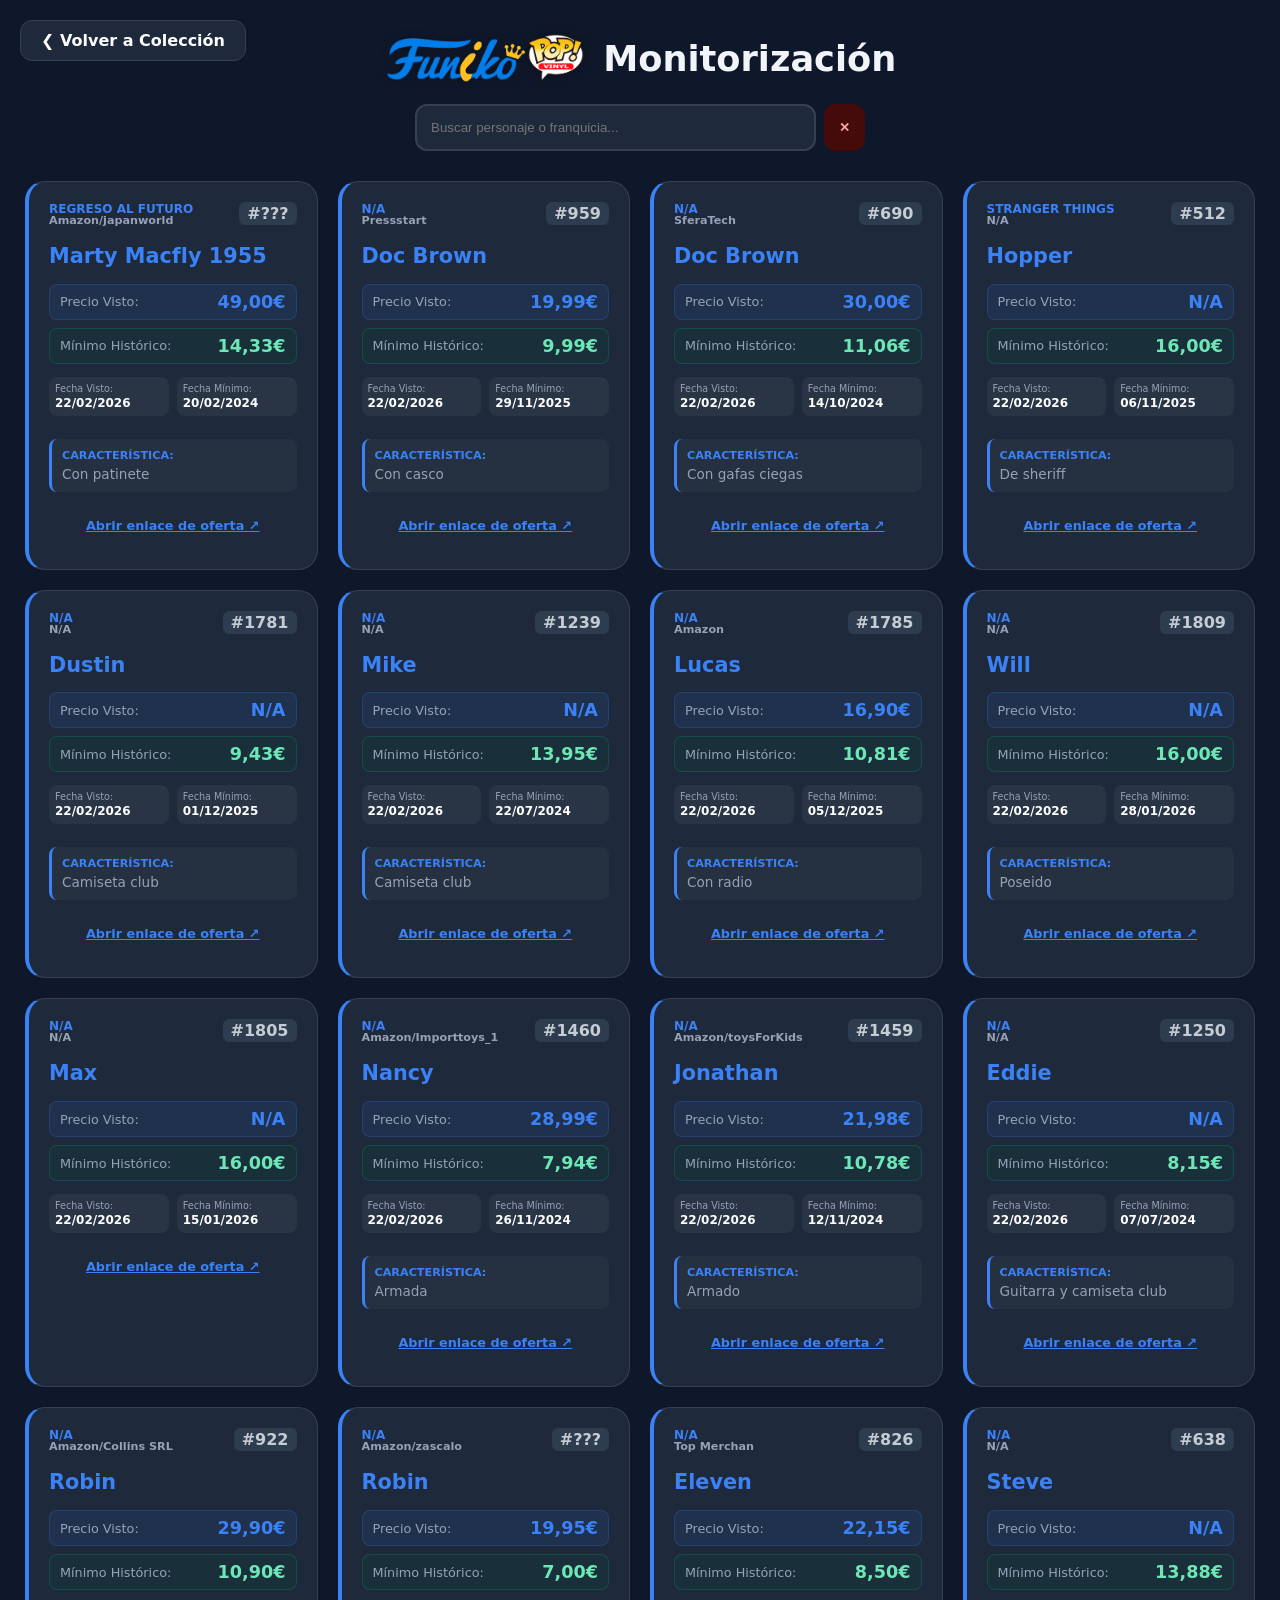
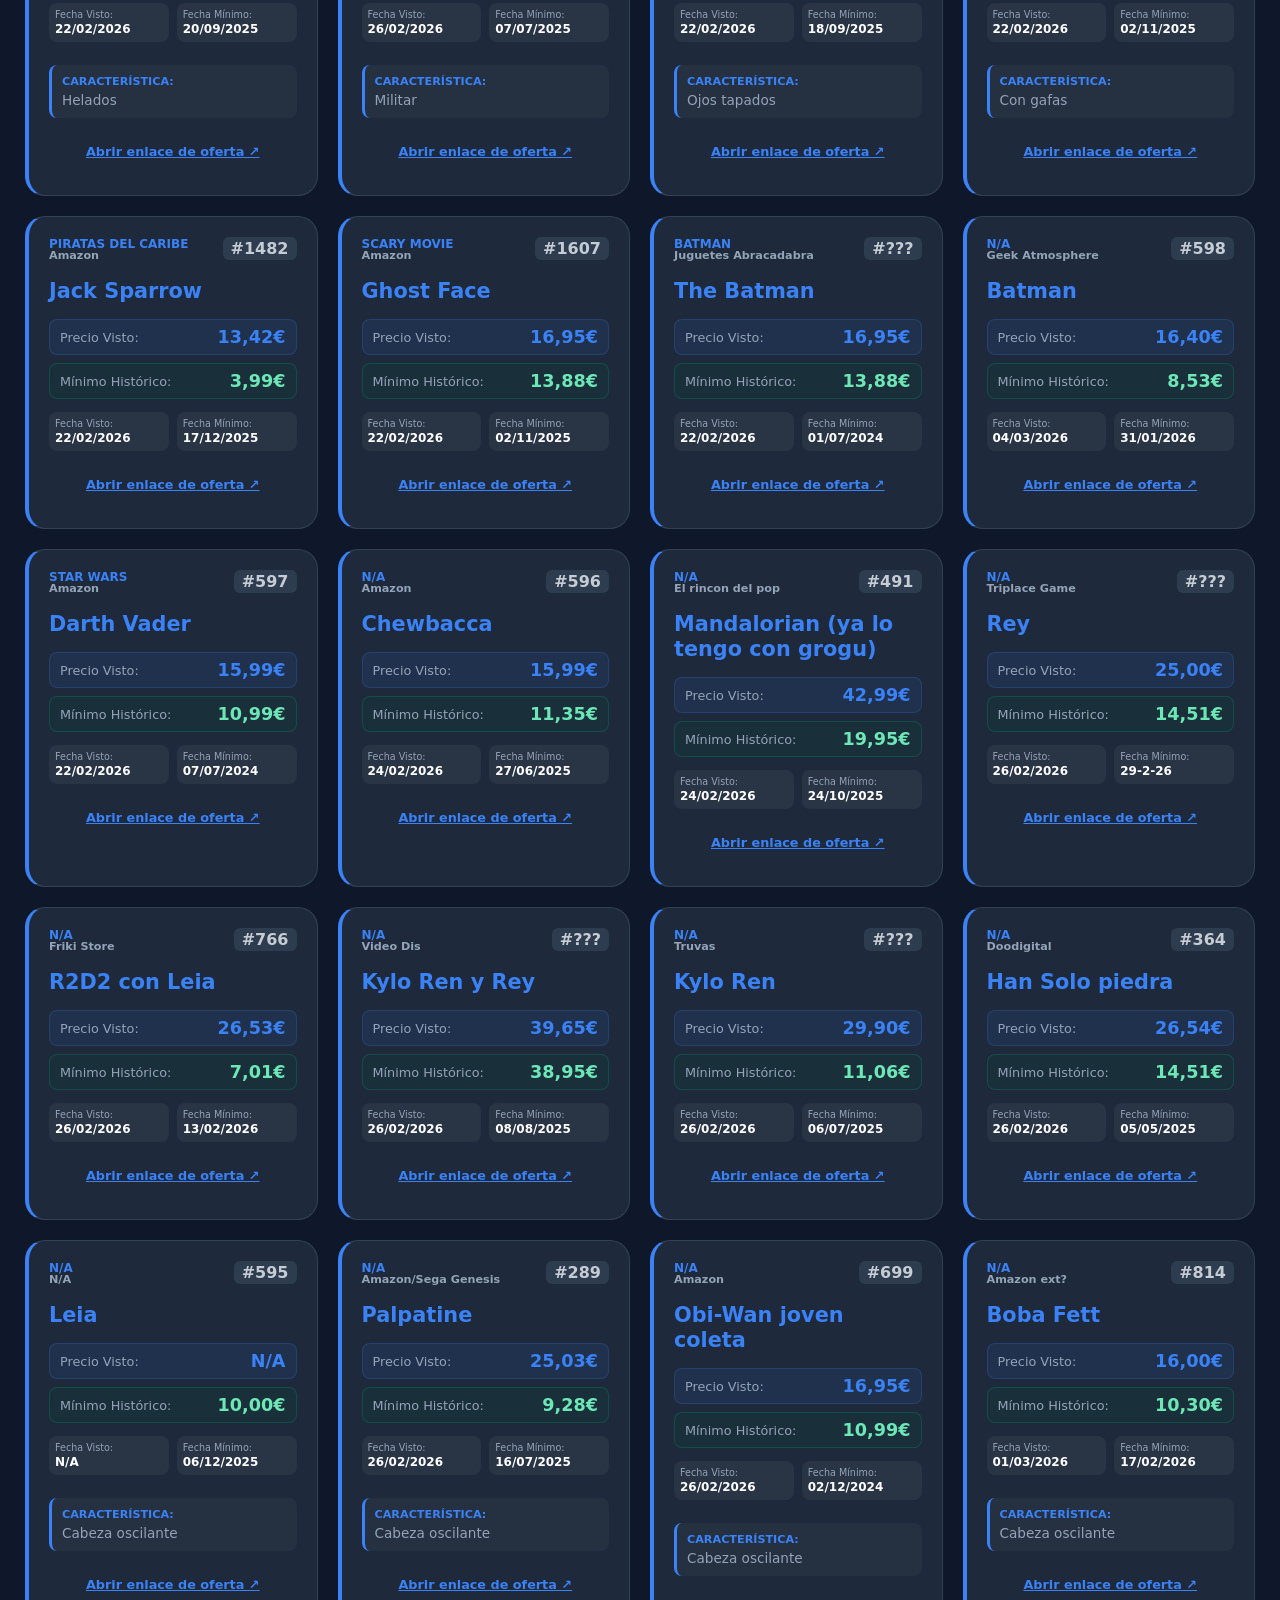
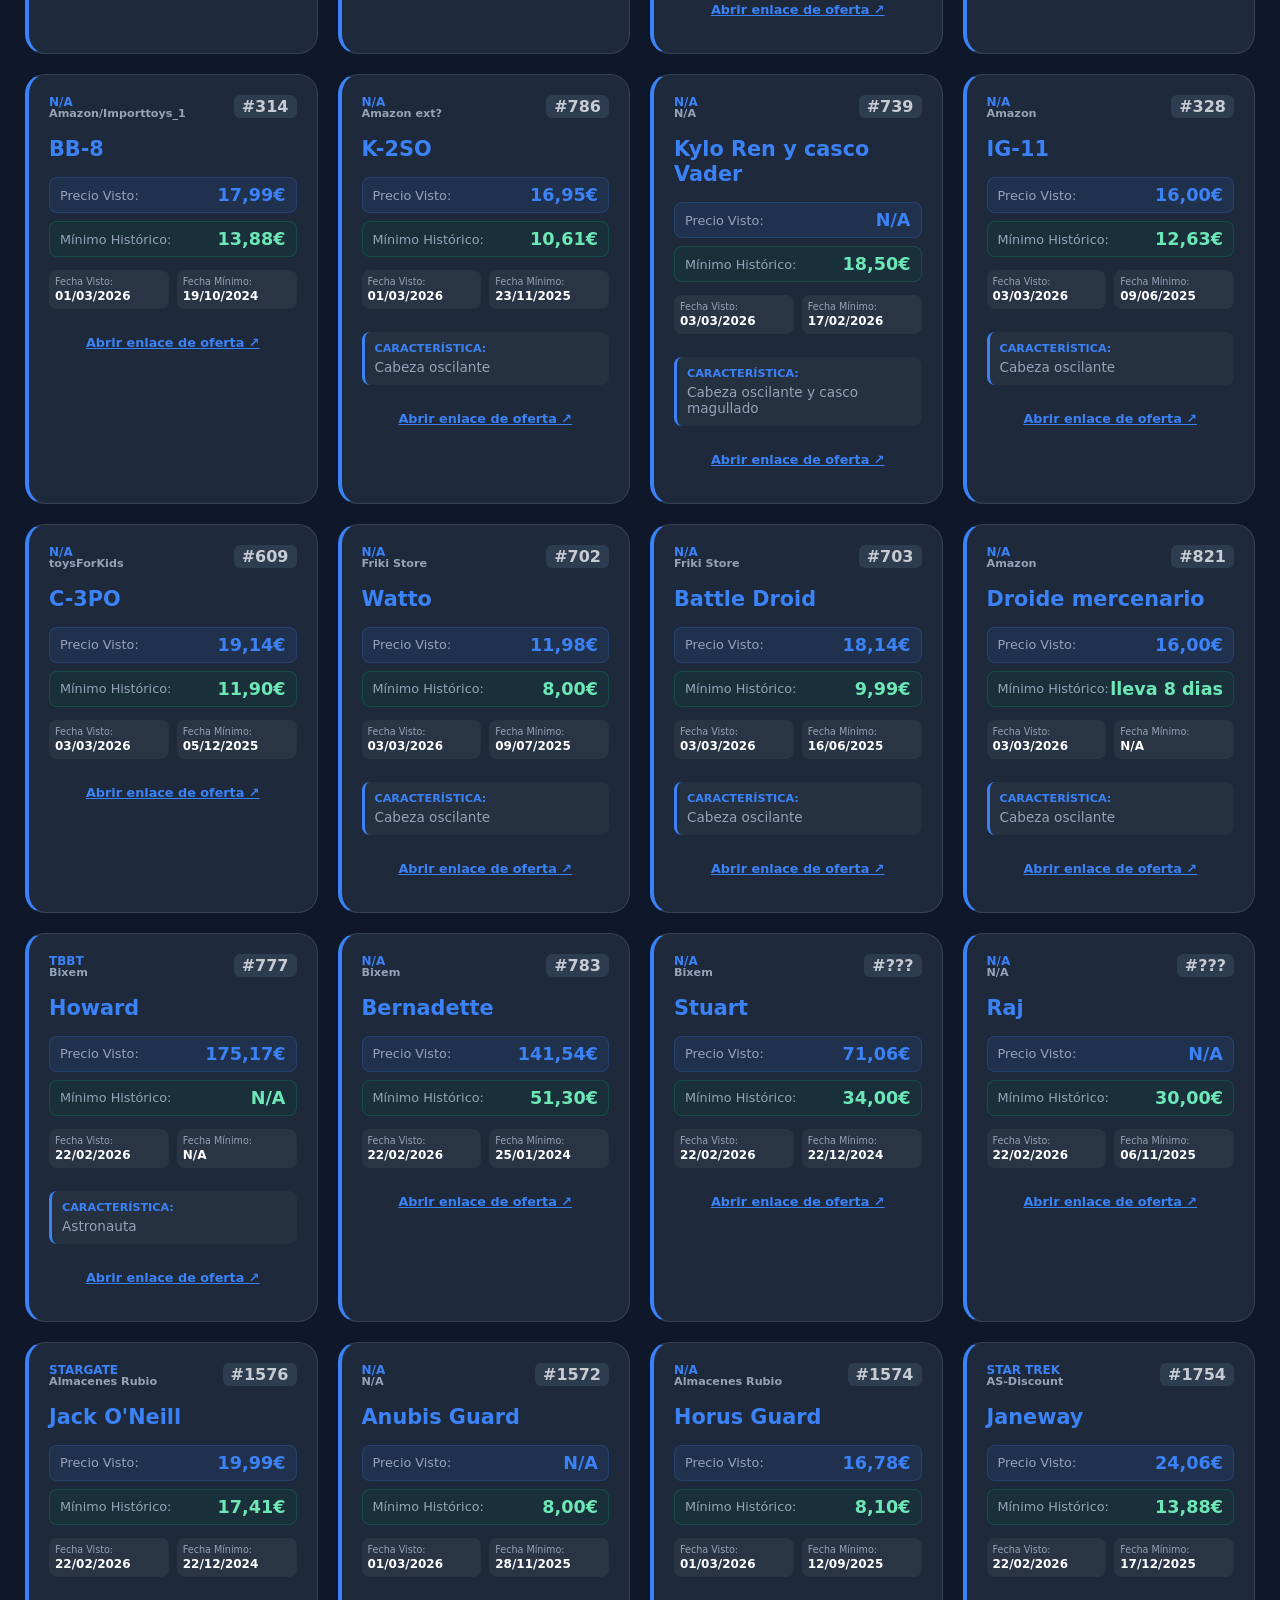
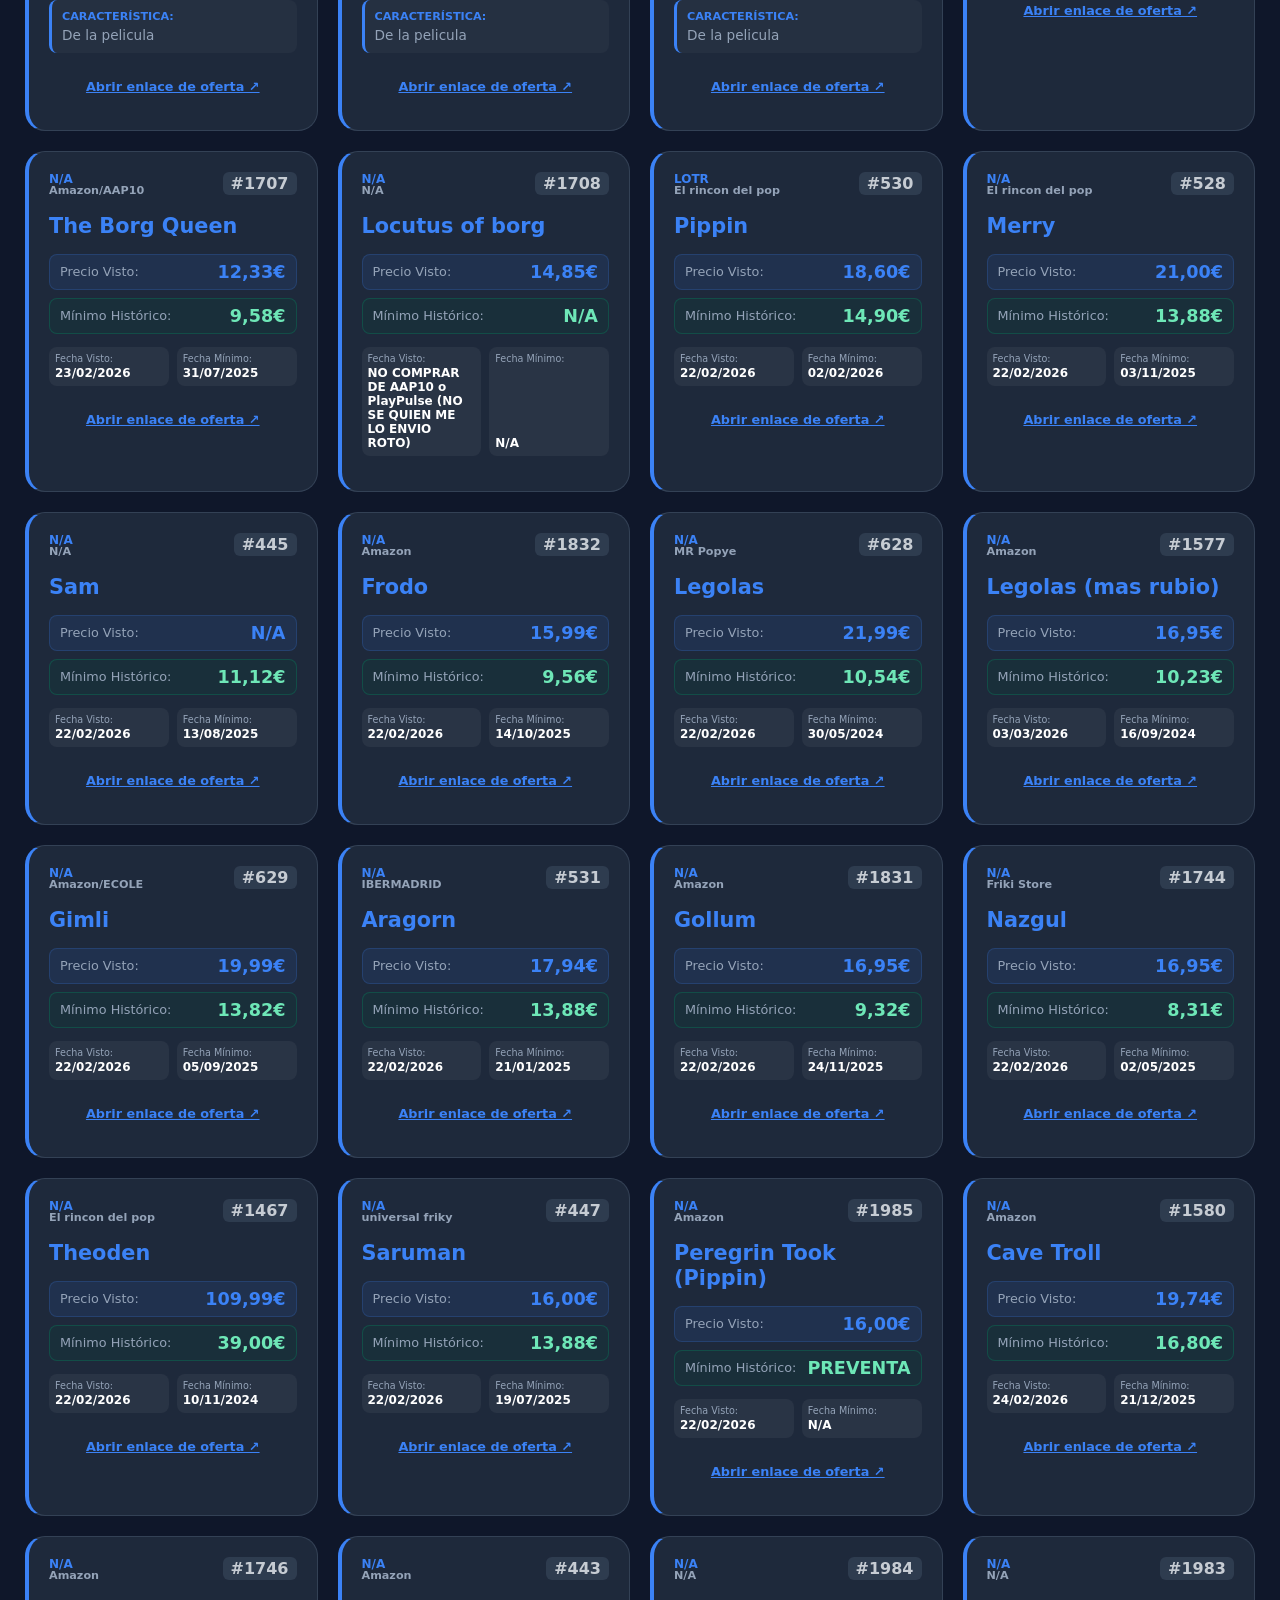
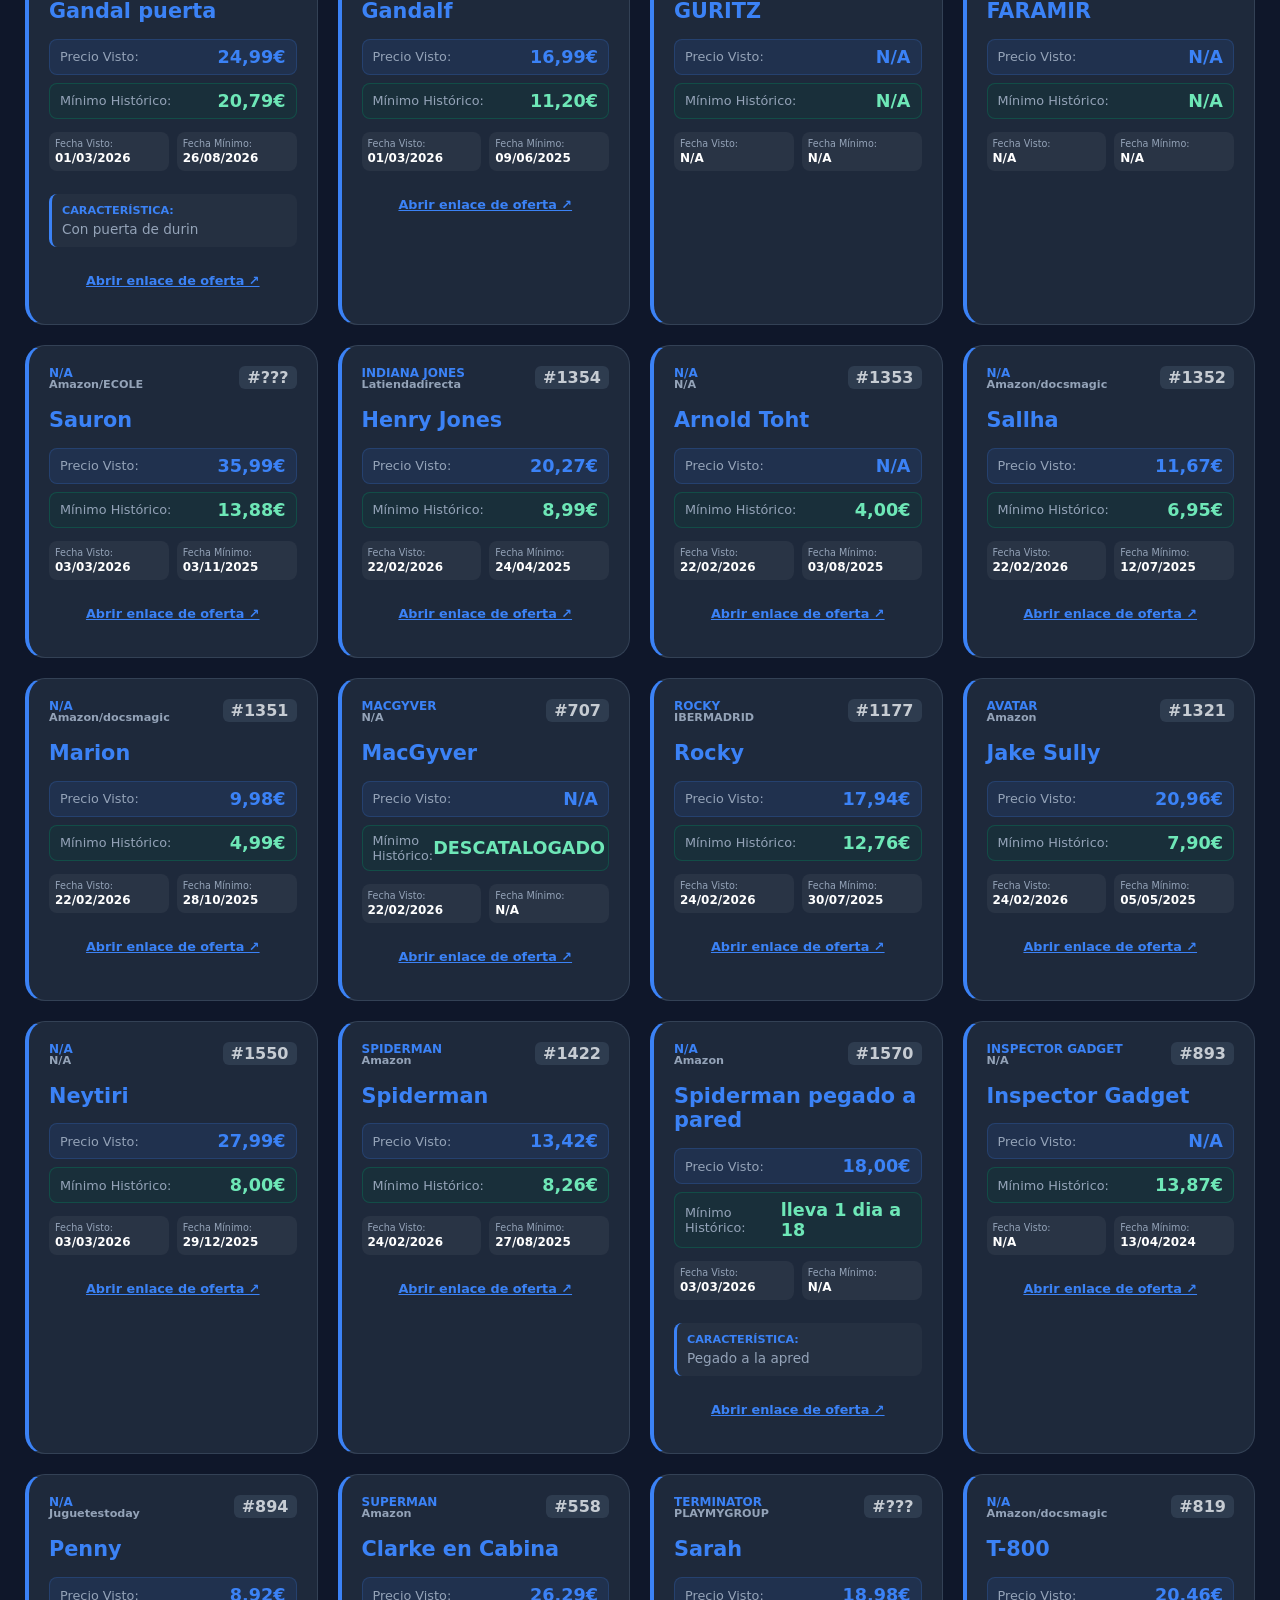
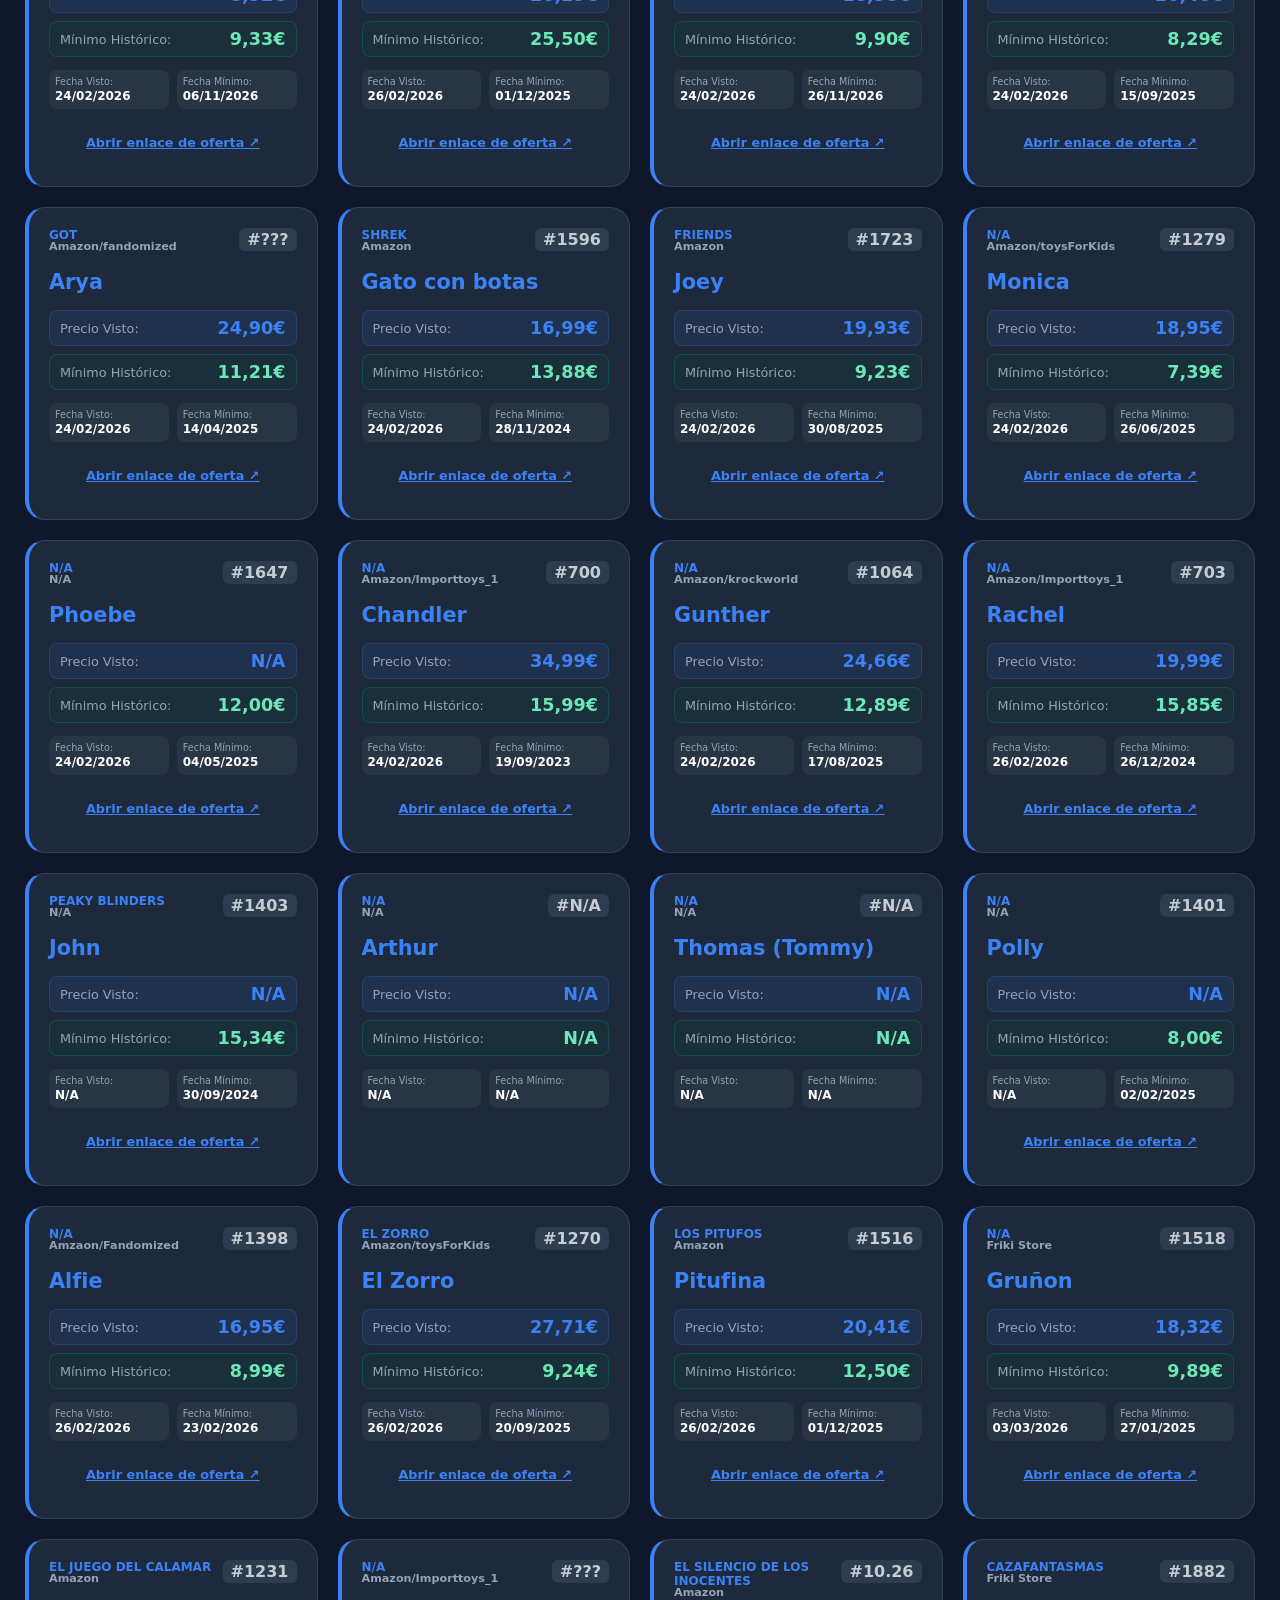
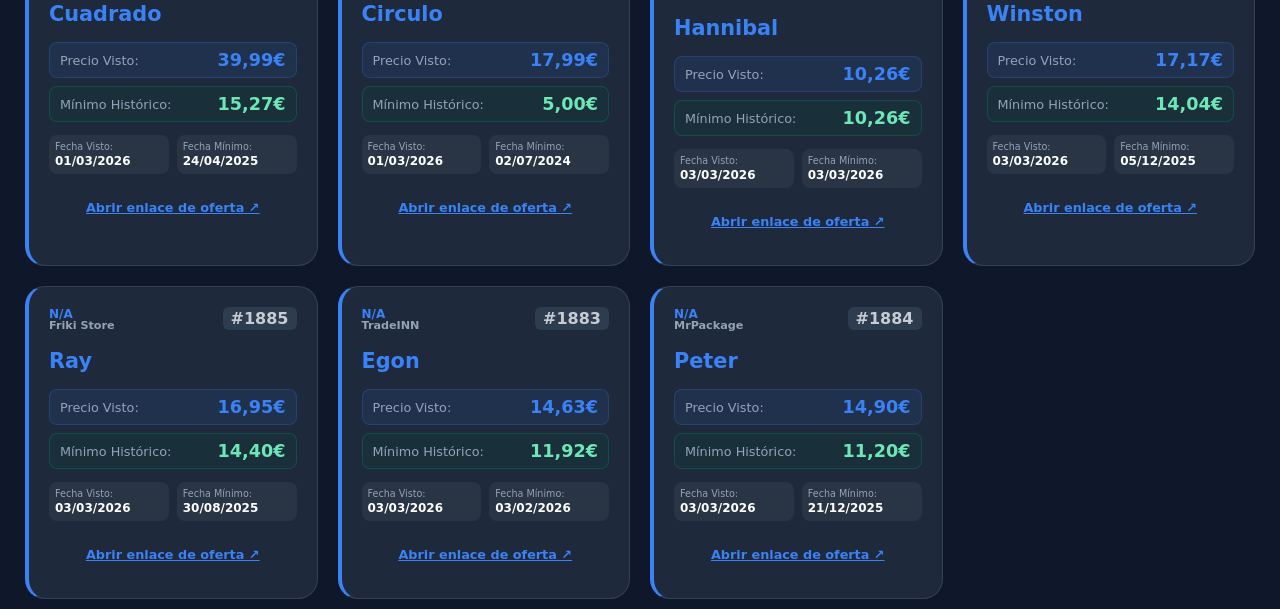
==== monitorizacion.html @ e3ad4b8a "Update monitorizacion.html" ====
<!DOCTYPE html>
<html lang="es">
<head>
    <meta charset="UTF-8">
    <meta name="viewport" content="width=device-width, initial-scale=1.0">
    <title>Monitorización - Funiko</title>
    <link rel="icon" type="image/png" href="imagenes/funkoIcon.png">
    <link rel="apple-touch-icon" href="imagenes/funkoIcon.png">
    <meta name="theme-color" content="#1e293b">
    <link rel="stylesheet" href="style.css">
    <style>
        .monitor-card {
            border-left: 4px solid var(--primary);
            width: 100%;
            max-width: 100%;
            box-sizing: border-box;
        }
        .monitor-grid {
            padding: 0 15px;
            width: 100%;
            box-sizing: border-box;
        }
        .price-info {
            display: flex;
            flex-direction: column;
            gap: 8px;
            margin-bottom: 15px;
        }
        .price-row {
            display: flex;
            justify-content: space-between;
            align-items: center;
            padding: 7px 10px;
            background: rgba(255,255,255,0.05);
            border-radius: 8px;
        }
        .price-label {
            font-size: 0.8rem;
            color: var(--muted);
        }
        .price-value {
            font-weight: 800;
            color: white;
        }
        .min-price {
            color: #6ee7b7;
        }
        .back-btn {
            position: absolute;
            top: 20px;
            left: 20px;
            padding: 10px 20px;
            background: var(--card);
            color: white;
            border: 1px solid var(--border);
            border-radius: 12px;
            text-decoration: none;
            font-weight: bold;
            display: flex;
            align-items: center;
            gap: 8px;
        }
        @media (max-width: 600px) {
            .back-btn {
                position: static;
                margin-bottom: 20px;
                width: fit-content;
                margin-left: auto;
                margin-right: auto;
            }
        }
    </style>
</head>
<body>

<a href="index.html" class="back-btn">❮ Volver a Colección</a>

<header>
    <h1>
        <img src="imagenes/funkoLogo.png" alt="Logo" class="header-logo"> 
        Monitorización
    </h1>
</header>

<div class="controls">
    <div class="search-wrapper">
        <input type="text" id="search-bar" placeholder="Buscar personaje o franquicia..." oninput="filtrarMonitorizacion()">
        <button class="reset-btn" onclick="resetSearch()" title="Limpiar">✕</button>
    </div>
</div>

<div class="grid monitor-grid" id="monitor-grid"></div>

<script src="monitorizacion.js"></script>
</body>
</html>
---- style.css ----
:root {
    --bg: #0f172a;
    --card: #1e293b;
    --primary: #3b82f6;
    --text: #f1f5f9;
    --muted: #94a3b8;
    --accent: #ef4444;
    --border: #334155;
    --pill-bg: #334155;
    --success-bg: #064e3b;
    --success-text: #6ee7b7;
    --info-bg: #1e3a8a;
    --info-text: #93c5fd;
}

* { box-sizing: border-box; }
html, body { 
    overflow-x: hidden; 
    width: 100%; 
    position: relative; 
    margin: 0; 
    padding: 0;
    -webkit-overflow-scrolling: touch;
}
body { 
    font-family: 'Segoe UI', system-ui, sans-serif; 
    background-color: var(--bg); 
    color: var(--text); 
    padding: 10px; 
}

header { text-align: center; margin-bottom: 20px; }
h1 { font-size: 2rem; margin-bottom: 10px; }

.stats-container { display: flex; justify-content: center; gap: 10px; margin-bottom: 30px; flex-wrap: wrap; }
.footer-stats { display: flex; justify-content: center; margin-top: 40px; margin-bottom: 40px; }
.stat-pill { padding: 12px 24px; border-radius: 25px; font-size: 1.1rem; font-weight: 700; box-shadow: 0 4px 6px rgba(0,0,0,0.2); display: flex; align-items: center; justify-content: center; min-width: 200px; gap: 6px; }
.stat-icon { height: 24px; width: auto; object-fit: contain; vertical-align: middle; }

.blur-stat {
    filter: blur(5px);
    transition: filter 0.3s ease;
    cursor: pointer;
    user-select: none;
}
.blur-stat.revealed {
    filter: blur(0);
}
.pill-count { background: var(--pill-bg); color: var(--text); }
.pill-price { background: var(--success-bg); color: var(--success-text); }
.pill-total { background: var(--info-bg); color: var(--info-text); }

.controls { width: 100%; max-width: 1200px; margin: 0 auto 30px; display: flex; flex-direction: column; gap: 15px; align-items: center; padding: 0 5px; }
.search-wrapper { display: flex; gap: 8px; width: 100%; max-width: 450px; align-items: stretch; }
#search-bar { flex: 1; min-width: 0; padding: 14px; background: var(--card); border: 2px solid var(--border); border-radius: 12px; color: white; outline: none; }
.reset-btn { padding: 0 15px; background: #450a0a; color: #fca5a5; border: none; border-radius: 12px; cursor: pointer; font-weight: bold; }

.filters { display: flex; gap: 8px; flex-wrap: wrap; justify-content: center; }
.status-filters { margin-top: 5px; }
.filter-btn { padding: 8px 16px; border: 1px solid var(--border); border-radius: 20px; background: var(--pill-bg); color: var(--muted); cursor: pointer; font-weight: 600; transition: 0.2s; font-size: 1.1rem; }
.filter-btn.active { background: var(--primary); color: white; border-color: var(--primary); }

/* Estilos específicos para botones de estado cuando están activos */
.status-btn-recibido.active { background: #064e3b; color: #6ee7b7; border-color: #059669; }
.status-btn-transito.active { background: #854d0e; color: #fef08a; border-color: #eab308; }
.status-btn-preventa.active { background: #991b1b; color: #fecaca; border-color: #ef4444; }

/* Botón especial de Monitorización */
.btn-monitorizacion { background: #facc15; color: #422006; border-color: #eab308; opacity: 1; }
.btn-monitorizacion:hover { background: #eab308; color: #422006; transform: scale(1.05); }

.grid { display: grid; grid-template-columns: repeat(auto-fill, minmax(280px, 1fr)); gap: 20px; width: 100%; max-width: 1400px; margin: 0 auto; }
.card { background: var(--card); border-radius: 20px; overflow: hidden; border: 1px solid var(--border); display: flex; flex-direction: column; animation: fadeInUp 0.4s ease backwards; position: relative; }
.card-img-container { position: relative; height: 400px; background: #000; cursor: zoom-in; }
.card img { width: 100%; height: 100%; object-fit: contain; transition: opacity 0.3s ease, transform 0.3s ease; }
.img-changing { opacity: 0.5; transform: scale(0.95); }

.price-badge { position: absolute; top: 12px; right: 12px; background: rgba(15,23,42,0.85); padding: 8px 16px; border-radius: 10px; font-size: 1.25rem; font-weight: 800; border: 2px solid var(--border); z-index: 10; color: white; }
.status-badge { position: absolute; top: 12px; left: 12px; padding: 8px 16px; border-radius: 10px; font-size: 1.1rem; font-weight: 800; text-transform: uppercase; z-index: 10; letter-spacing: 0.5px; }

/* NUEVOS COLORES DE ESTADO INTENSOS */
.estado-recibido { background: #064e3b; color: #6ee7b7; border: 1px solid #059669; }
.estado-transito { background: #854d0e; color: #fef08a; border: 1px solid #eab308; } /* Amarillo más puro */
.estado-preventa { background: #991b1b; color: #fecaca; border: 1px solid #ef4444; } /* Rojo más vibrante */
.estado-default { background: #334155; color: #cbd5e1; border: 1px solid #475569; }

.card-content { padding: 20px; flex-grow: 1; display: flex; flex-direction: column; }
.category-tag { color: var(--primary); font-size: 0.75rem; font-weight: 800; text-transform: uppercase; }
.tvshow-tag { color: var(--muted); font-size: 0.7rem; font-weight: 600; margin-top: -2px; }
.nro-funko-tag { background: var(--border); color: var(--text); font-size: 1rem; font-weight: 800; padding: 2px 8px; border-radius: 6px; opacity: 0.8; }

h3 { margin: 5px 0 15px; font-size: 1.3rem; color: white; line-height: 1.2; }

.btn-group { display: grid; grid-template-columns: 1fr 1fr; gap: 12px; margin-top: auto; }
.btn-detail { padding: 10px; background: #334155; border: 1px solid #475569; border-radius: 10px; color: white; font-weight: bold; cursor: pointer; }
.btn-video { padding: 10px; background: var(--accent); color: white; text-decoration: none; border-radius: 10px; font-weight: bold; text-align: center; }

.nav-overlay { position: absolute; top: 0; left: 0; width: 100%; height: 100%; display: flex; justify-content: space-between; align-items: center; pointer-events: none; opacity: 0; transition: 0.3s; }
.card-img-container:hover .nav-overlay { opacity: 1; }
.nav-btn { background: rgba(0,0,0,0.6); color: white; border: none; padding: 15px; cursor: pointer; pointer-events: auto; font-size: 1.2rem; }

.modal, .lightbox { 
    display: none; 
    position: fixed; 
    z-index: 1000; 
    left: 0; 
    top: 0; 
    width: 100%; 
    height: 100%; 
    background: rgba(0,0,0,0.85); 
    backdrop-filter: blur(4px); 
    align-items: center; 
    justify-content: center; 
    overflow: hidden;
}
.modal-content { 
    background: var(--card); 
    padding: 30px; 
    border-radius: 25px; 
    max-width: 550px; 
    width: 92%; 
    border: 1px solid var(--border); 
    position: relative; 
    max-height: 90vh; 
    overflow-y: auto; 
}
.close-modal, .close-lightbox { position: absolute; top: 15px; right: 20px; font-size: 2rem; cursor: pointer; border: none; background: none; color: var(--muted); z-index: 2100; }

.modal-info-grid { display: grid; grid-template-columns: 1fr 1fr; gap: 15px; border-top: 1px solid var(--border); padding-top: 20px; margin-top: 20px; }
.info-item { font-size: 0.85rem; color: var(--muted); }
.info-item b { color: white; display: block; font-size: 0.95rem; margin-top: 2px; }
.notes-box { margin-top: 20px; padding: 12px; background: var(--bg); border-radius: 10px; border-left: 4px solid var(--primary); font-size: 0.85rem; }

.lightbox { z-index: 2000; background: rgba(0,0,0,0.95); }
.lightbox img { max-width: 95%; max-height: 85vh; border-radius: 10px; position: relative; z-index: 2010; transition: opacity 0.3s ease, transform 0.3s ease; object-fit: contain; }
.lightbox img.img-changing { opacity: 0; transform: scale(0.9); }
.nav-btn-light { position: absolute; background: none; color: white; border: none; font-size: 3rem; cursor: pointer; padding: 20px; z-index: 2100; transition: 0.2s; }
.nav-btn-light:hover { color: var(--primary); transform: scale(1.1); }
.nav-btn-light.prev { left: 10px; }
.nav-btn-light.next { right: 10px; }

@keyframes fadeInUp { from { opacity: 0; transform: translateY(15px); } to { opacity: 1; transform: translateY(0); } }

h1 {
    display: flex;
    align-items: center;
    justify-content: center;
    gap: 15px; /* Espacio entre el logo y el texto */
    font-size: 2.2rem;
}

.header-logo {
    height: 50px; /* Ajusta la altura a tu gusto */
    width: auto;
    object-fit: contain;
    /* Opcional: si tu logo es muy brillante puedes añadirle un poco de sombra */
    filter: drop-shadow(0 0 5px rgba(0,0,0,0.3));
}

/* Ajuste para móviles */
@media (max-width: 600px) {
    body { padding: 5px; }
    h1 { font-size: 1.3rem; gap: 6px; width: 100%; justify-content: center; margin-top: 10px; }
    .header-logo { height: 28px; }
    
    .stats-container { flex-direction: column; align-items: center; gap: 12px; margin-bottom: 20px; width: 100%; padding: 0 10px; }
    .footer-stats { margin-top: 30px; margin-bottom: 30px; padding: 0 10px; }
    .stat-pill { padding: 10px 20px; font-size: 1rem; width: 100%; max-width: 300px; min-width: 0; }
    
    .controls { gap: 8px; margin-bottom: 15px; padding: 0 10px; width: 100%; }
    .search-wrapper { width: 90%; max-width: 350px; gap: 6px; }
    #search-bar { padding: 8px 12px; font-size: 0.8rem; border-radius: 8px; }
    .reset-btn { padding: 0 10px; border-radius: 8px; font-size: 0.8rem; flex-shrink: 0; }
    
    .filters { width: 100%; gap: 4px; }
    .filter-btn { padding: 5px 8px; font-size: 0.8rem; border-radius: 15px; }
    
    .grid { grid-template-columns: 1fr; gap: 20px; padding: 0 10px; width: 100%; }
    .card-img-container { height: auto; min-height: 350px; aspect-ratio: 3 / 4; background: #000; }
    .card img { height: 100%; width: 100%; object-fit: contain; display: block; }
    .card-content { padding: 15px; }
    h3 { font-size: 1.2rem; margin: 5px 0 12px; white-space: normal; overflow: visible; text-overflow: clip; }
    
    .category-tag { font-size: 0.65rem; }
    .tvshow-tag { font-size: 0.6rem; }
    .nro-funko-tag { font-size: 0.65rem; padding: 1px 4px; }

    .price-badge { top: 6px; right: 6px; padding: 4px 10px; font-size: 0.95rem; border-radius: 8px; }
    .status-badge { top: 6px; left: 6px; padding: 4px 10px; font-size: 0.85rem; border-radius: 8px; }
    
    .btn-group { gap: 4px; }
    .btn-detail, .btn-video { padding: 5px 2px; font-size: 0.65rem; border-radius: 6px; }
    
    /* Lightbox en móvil */
    .lightbox { padding: 0; }
    .lightbox img { max-width: 100%; max-height: 100vh; width: auto; height: auto; border-radius: 0; }
    .nav-btn-light { font-size: 1.5rem; padding: 12px; background: rgba(0,0,0,0.4); }
    .nav-btn-light.prev { left: 0; }
    .nav-btn-light.next { right: 0; }
    .close-lightbox { top: 10px; right: 10px; font-size: 1.5rem; background: rgba(0,0,0,0.4); border-radius: 50%; width: 35px; height: 35px; display: flex; align-items: center; justify-content: center; }
}
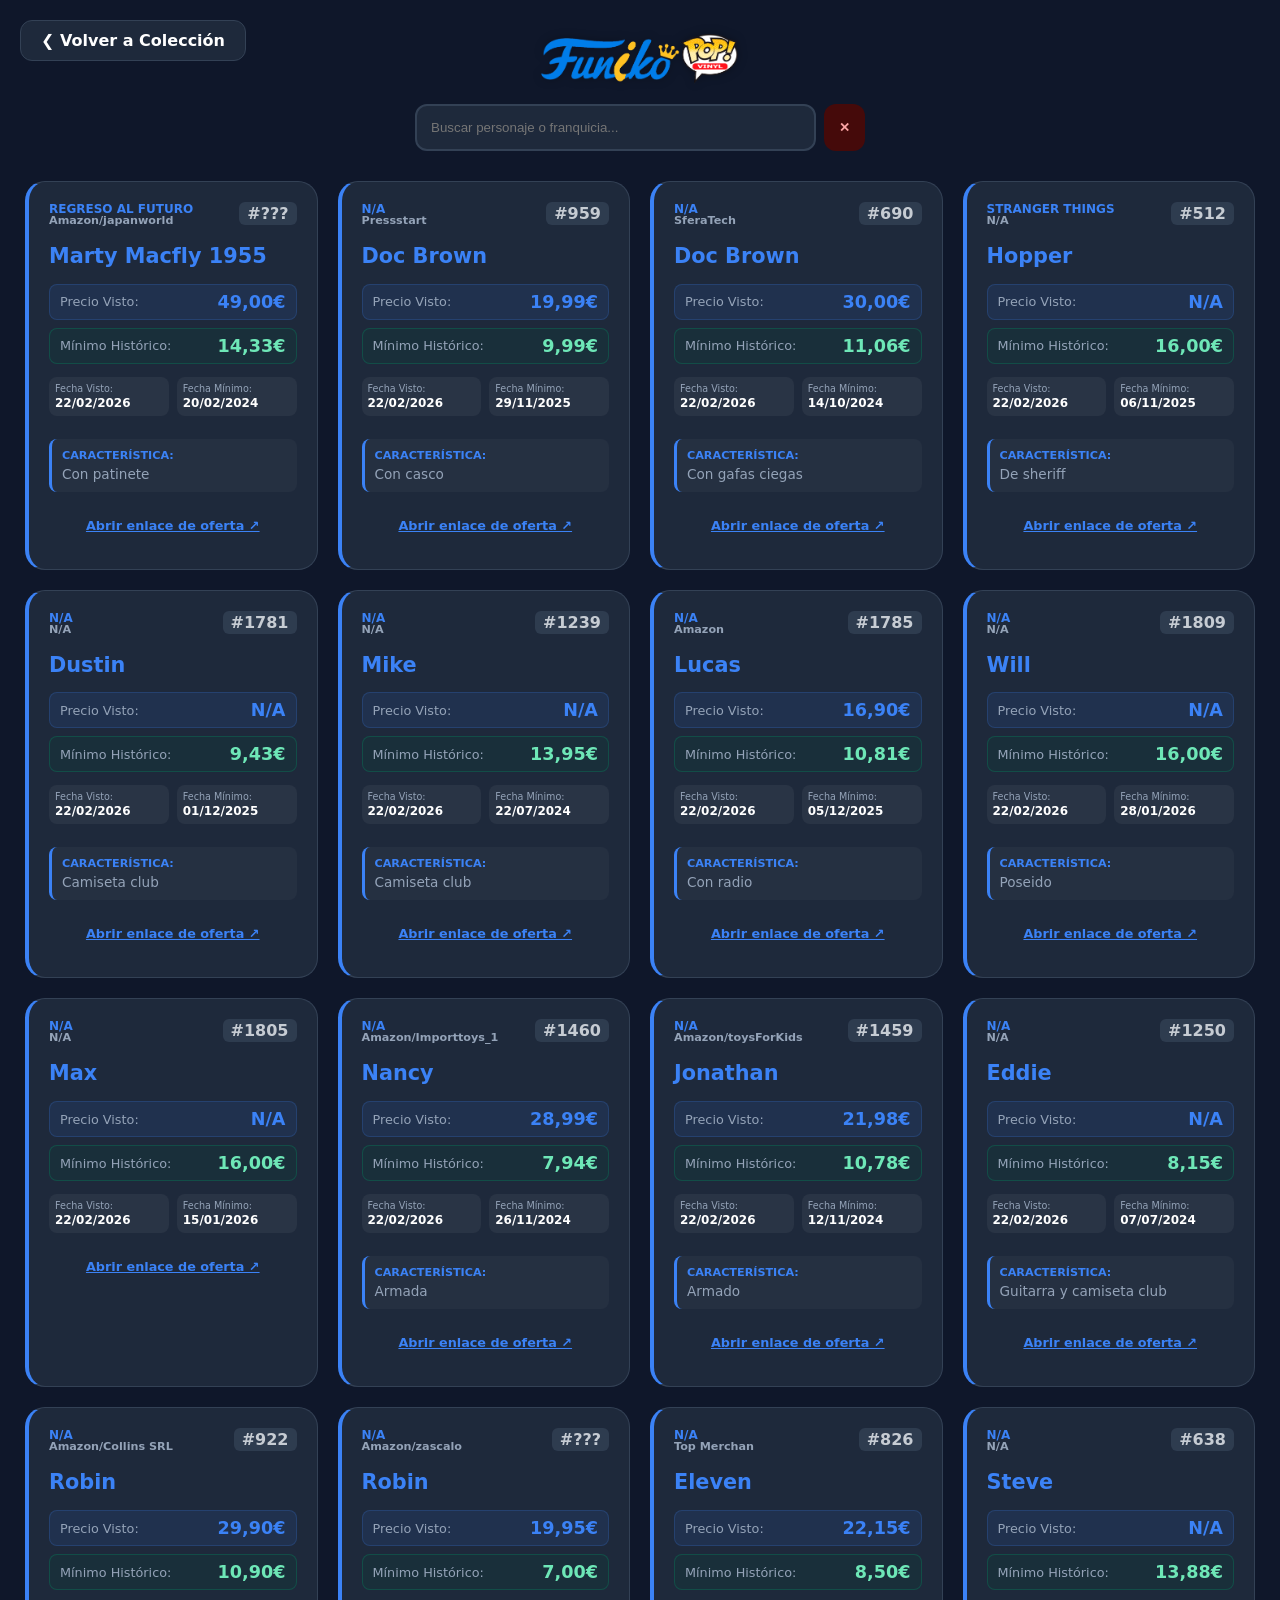
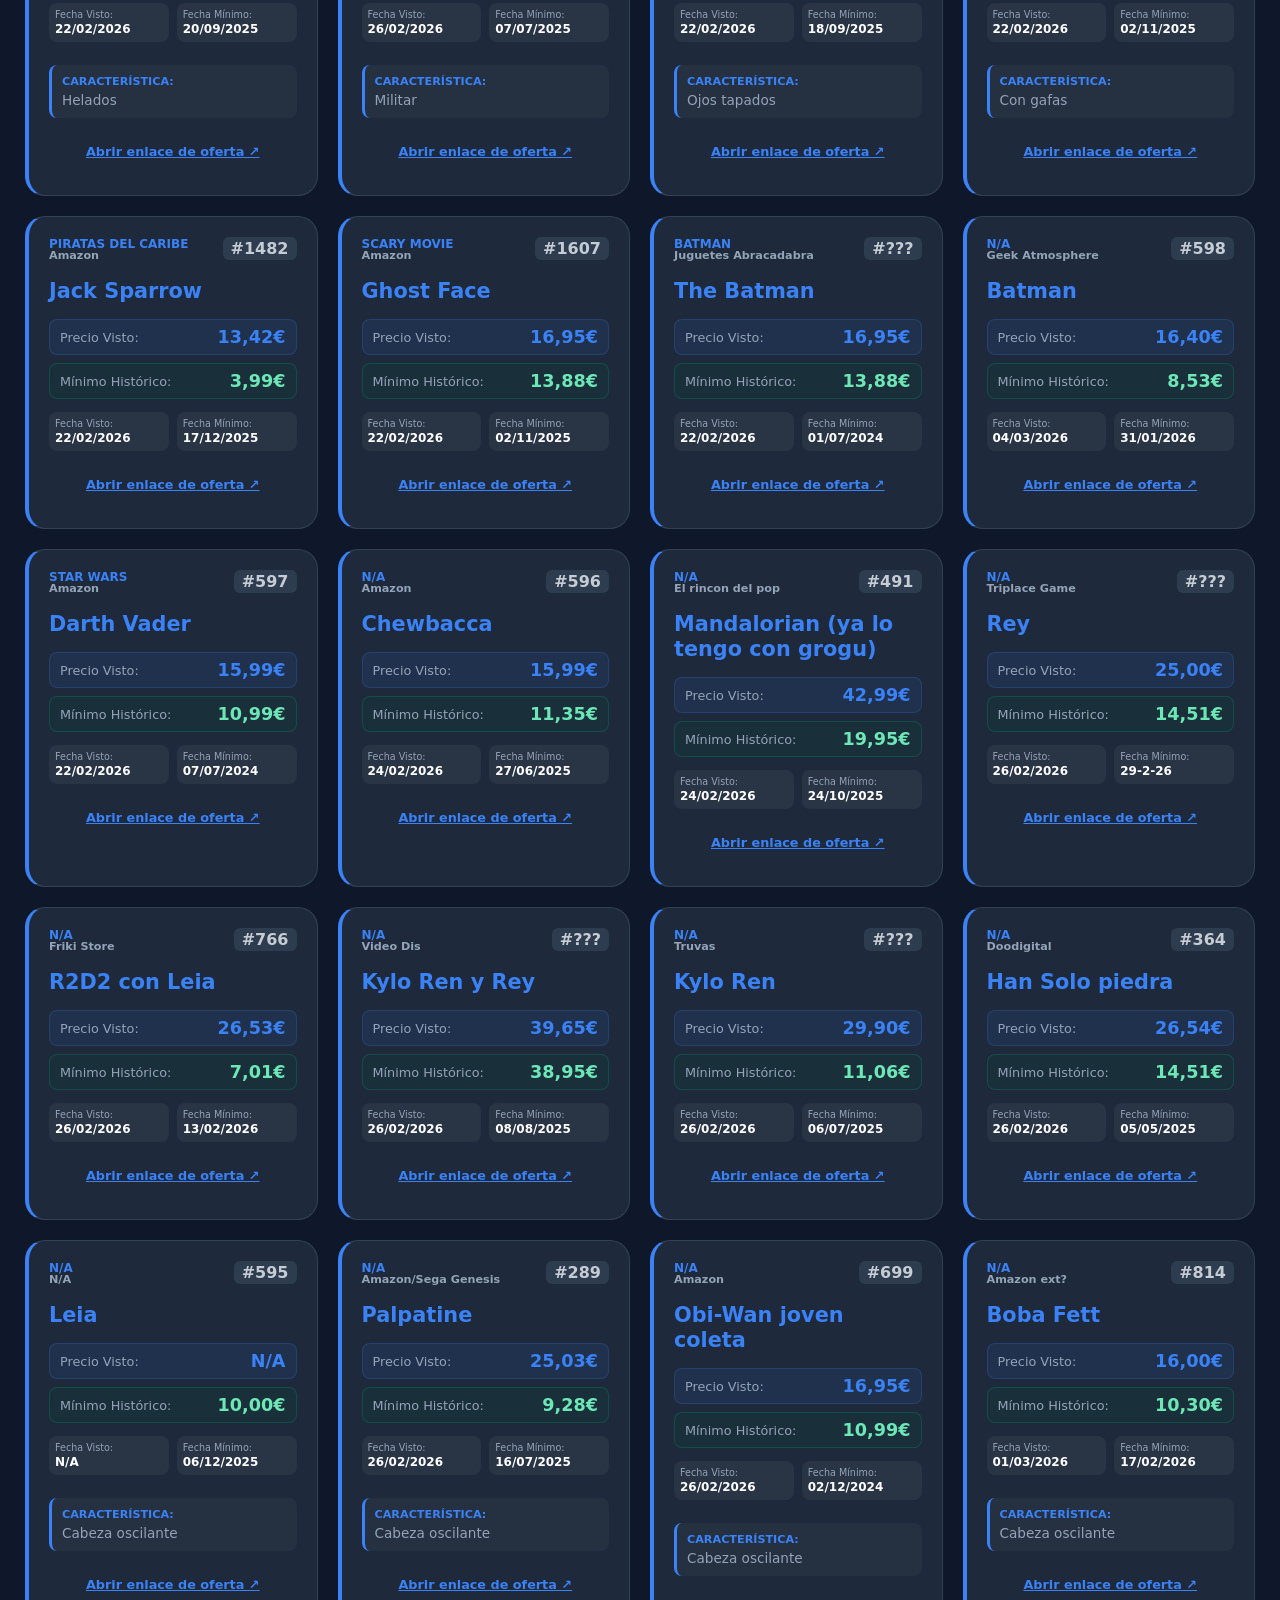
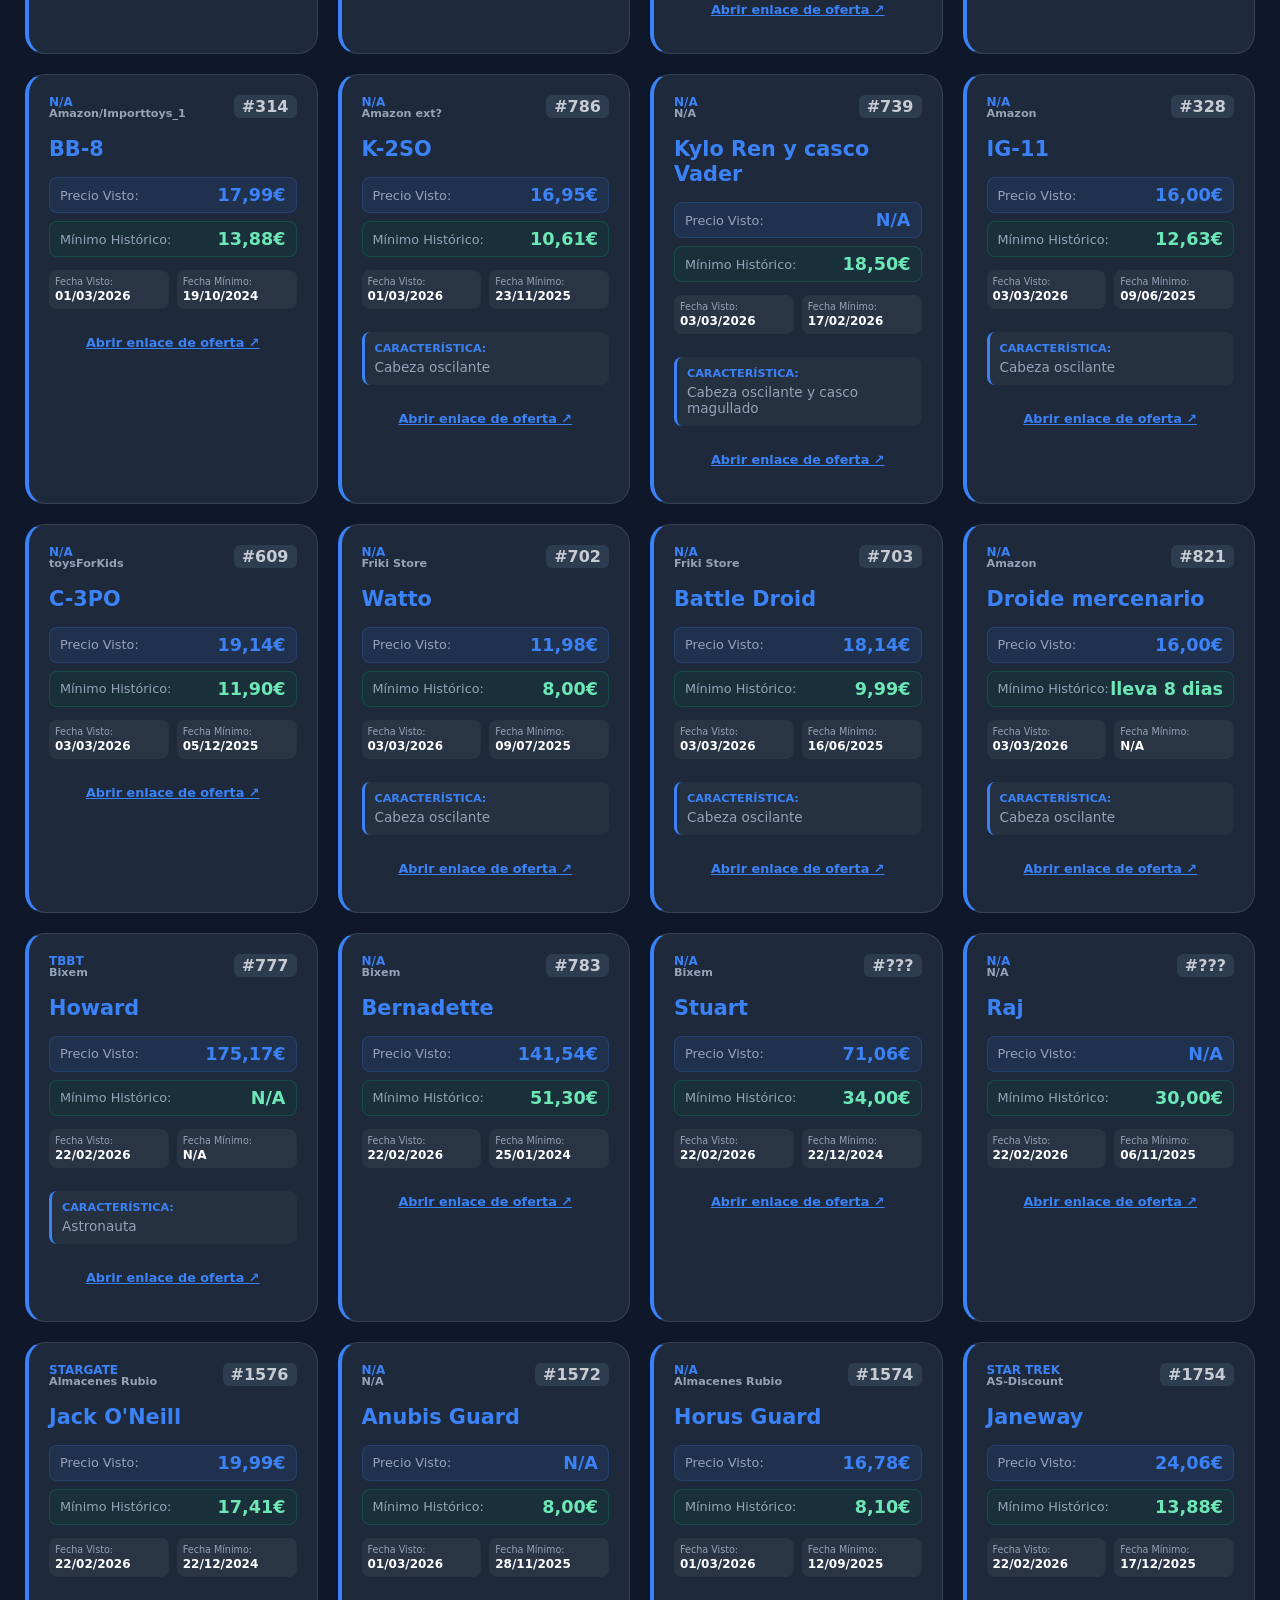
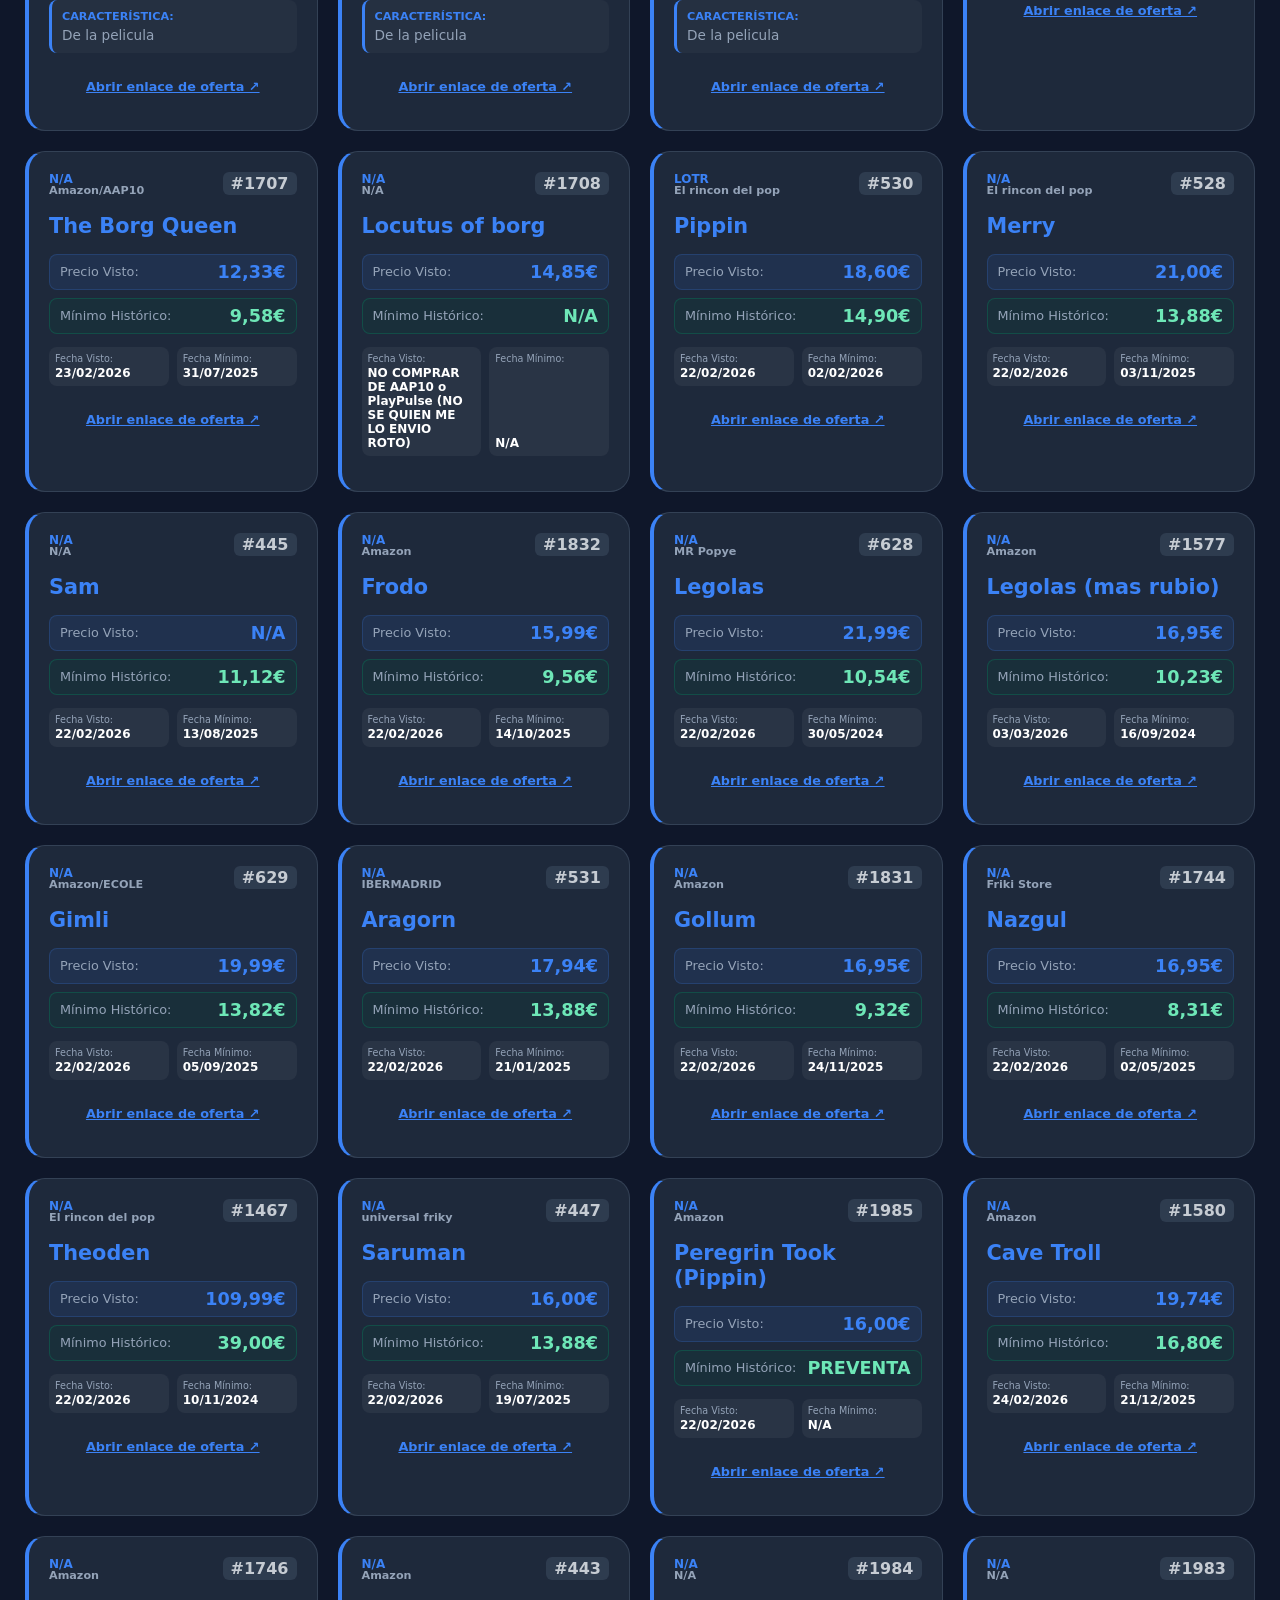
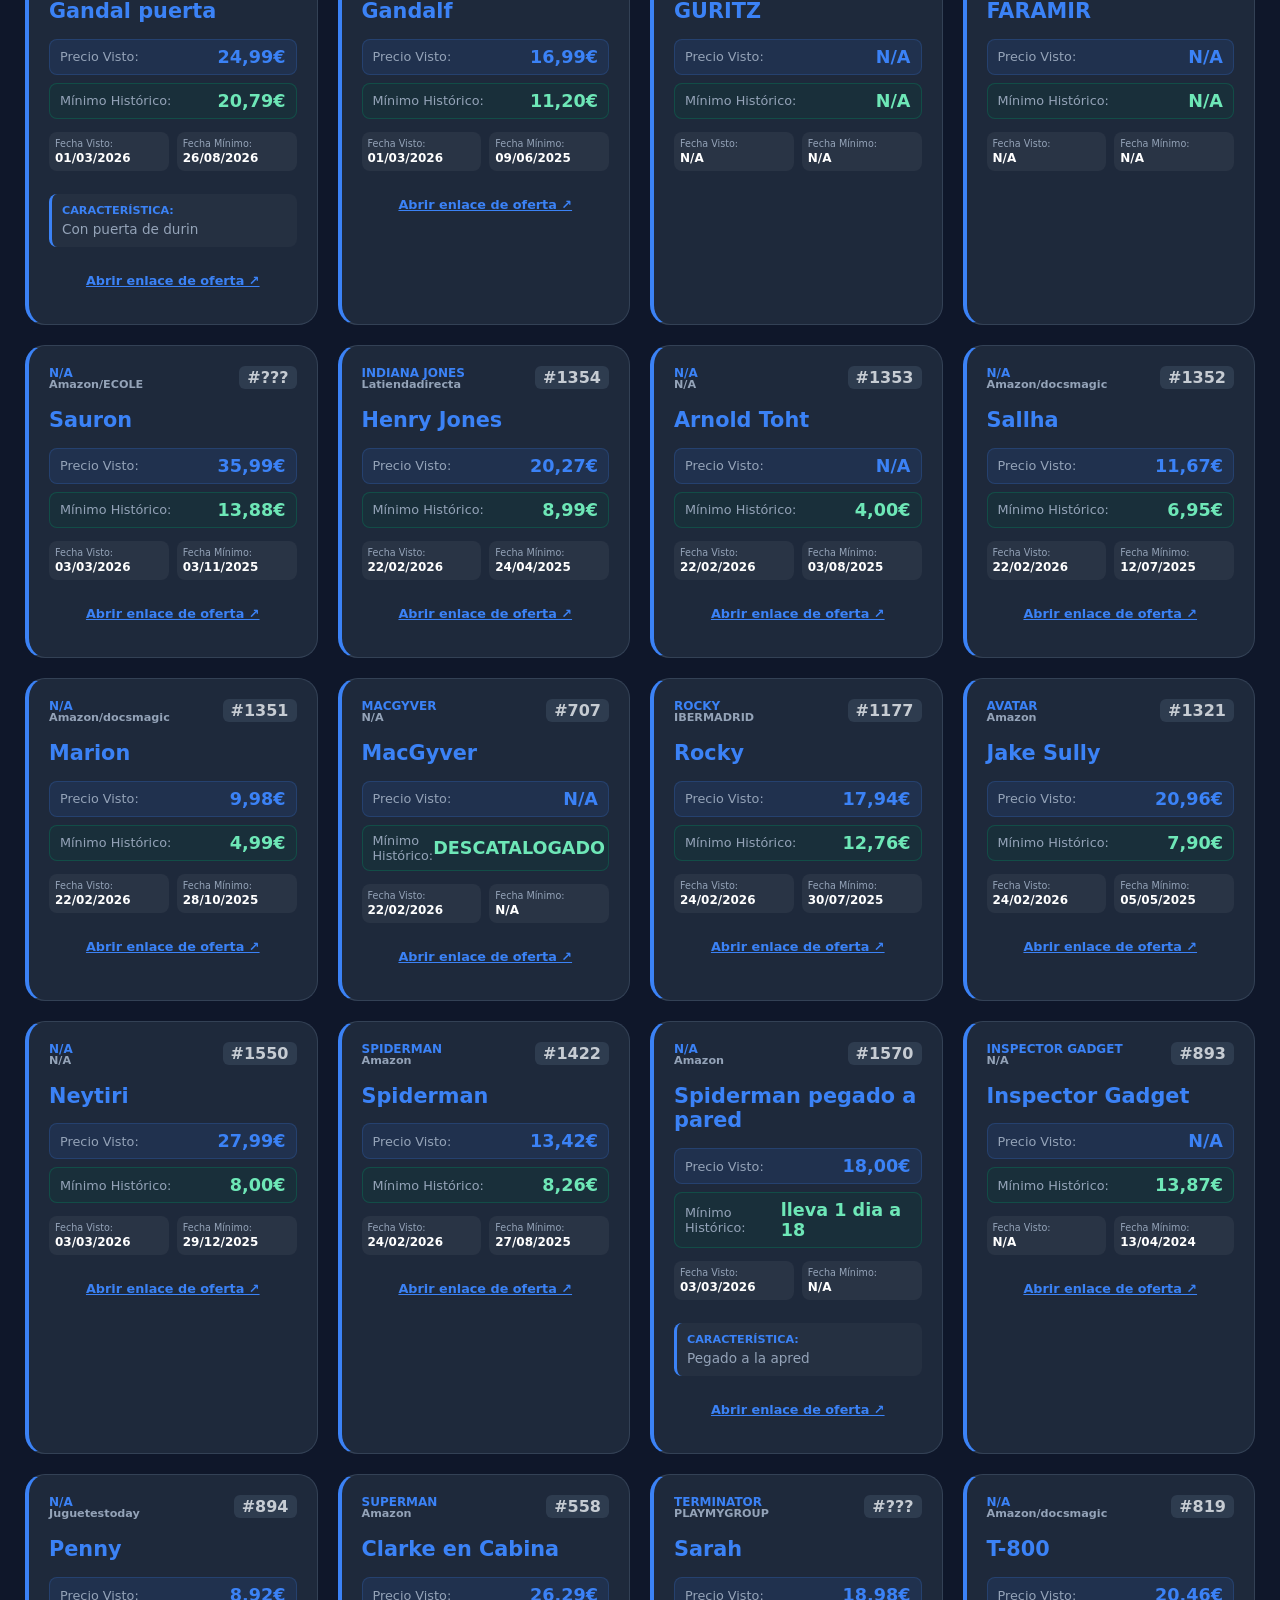
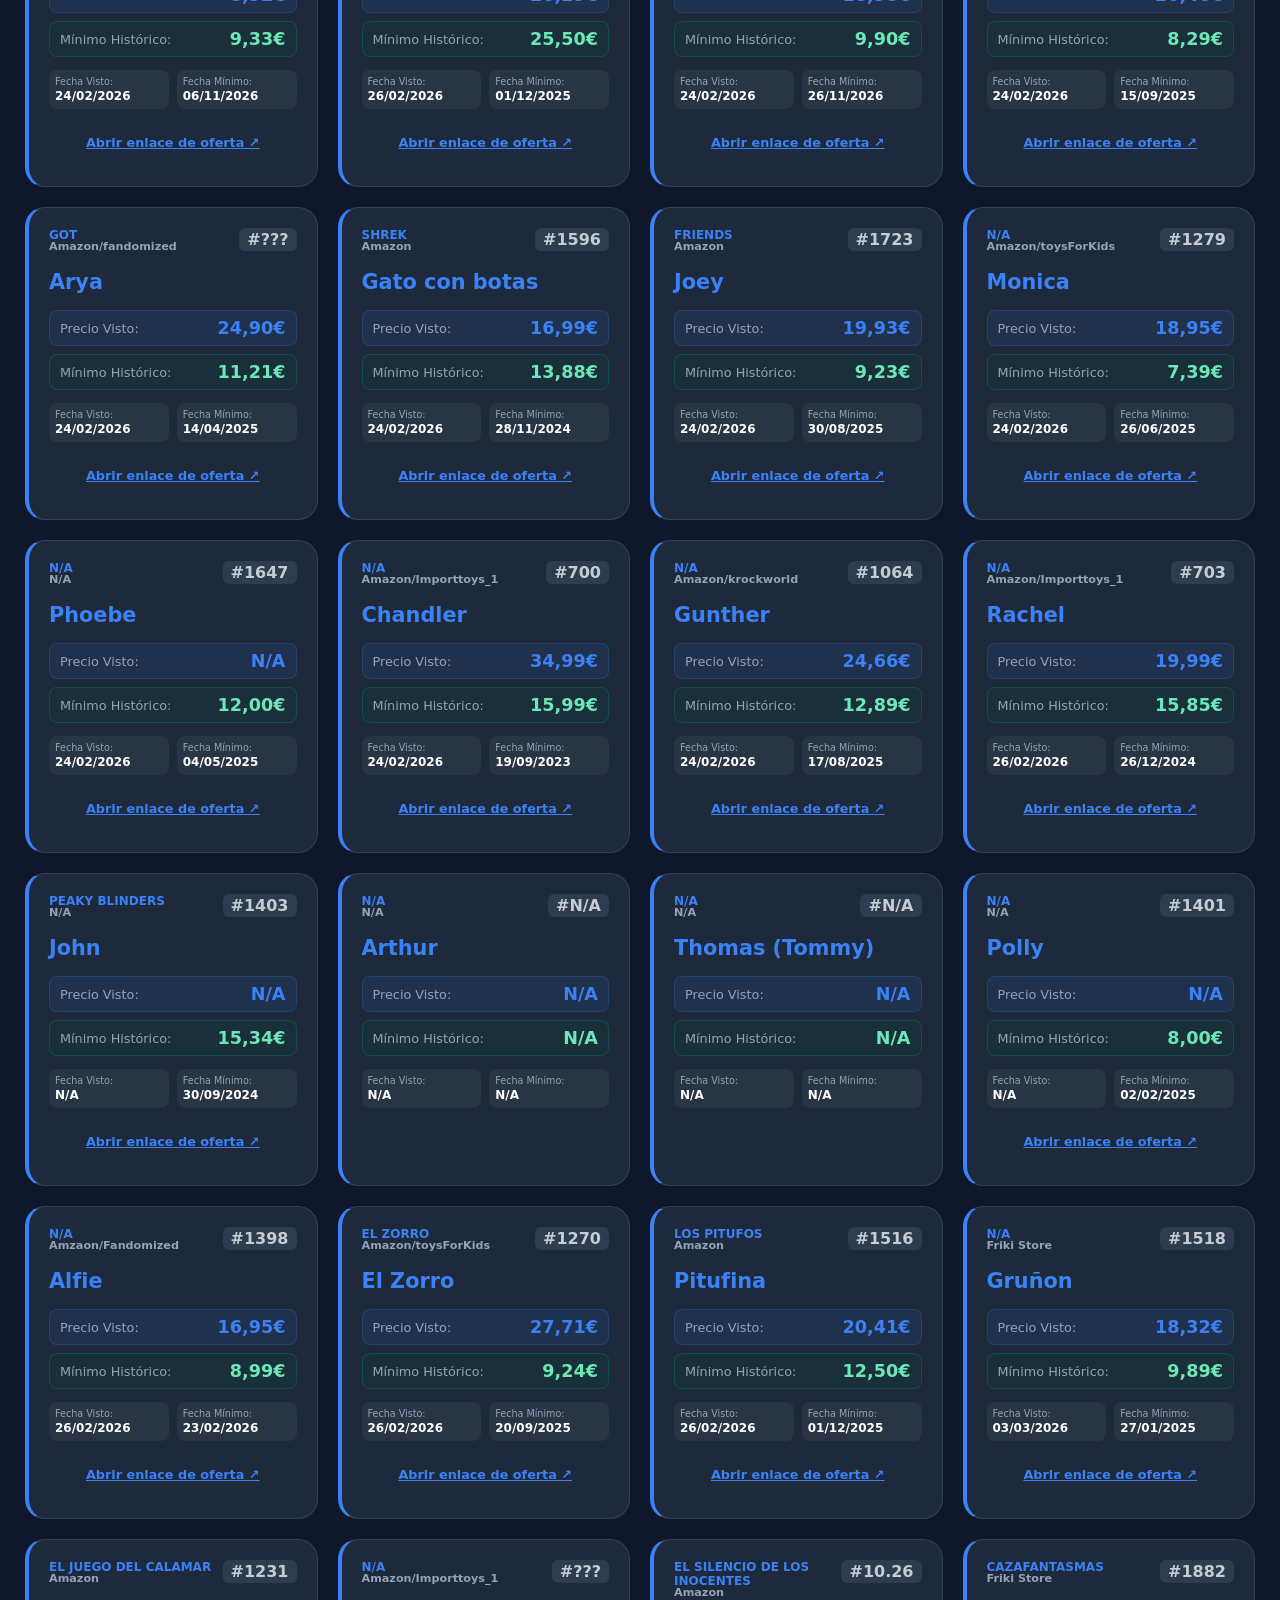
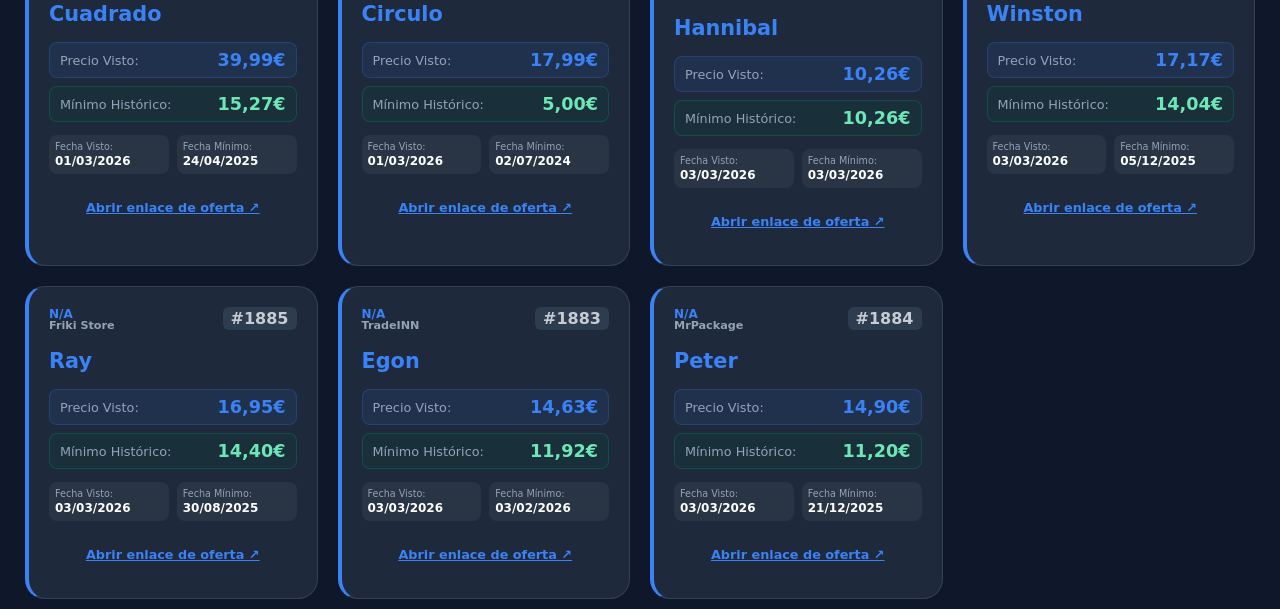
==== commit 502ec7ba: "Update monitorizacion.html" ====
--- a/monitorizacion.html
+++ b/monitorizacion.html
@@ -78,7 +78,6 @@
 <header>
     <h1>
         <img src="imagenes/funkoLogo.png" alt="Logo" class="header-logo"> 
-        Monitorización
     </h1>
 </header>
 
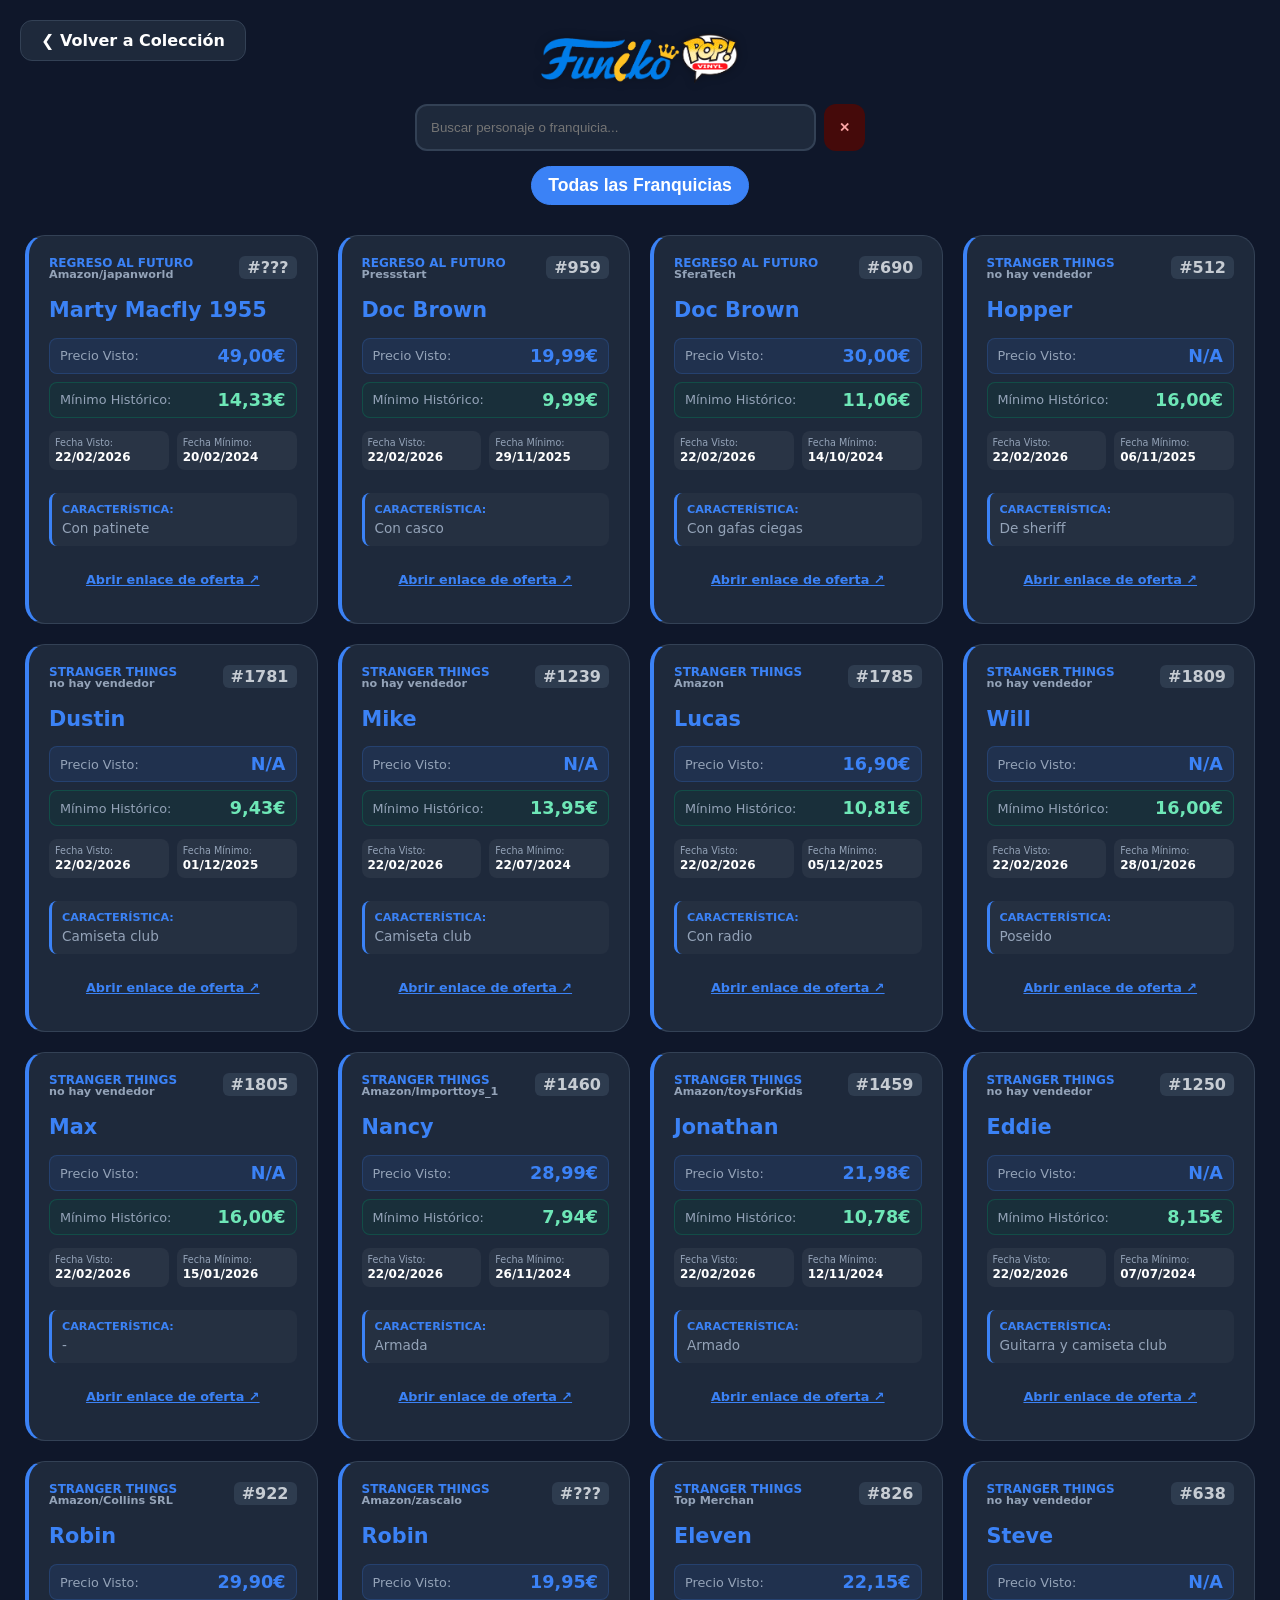
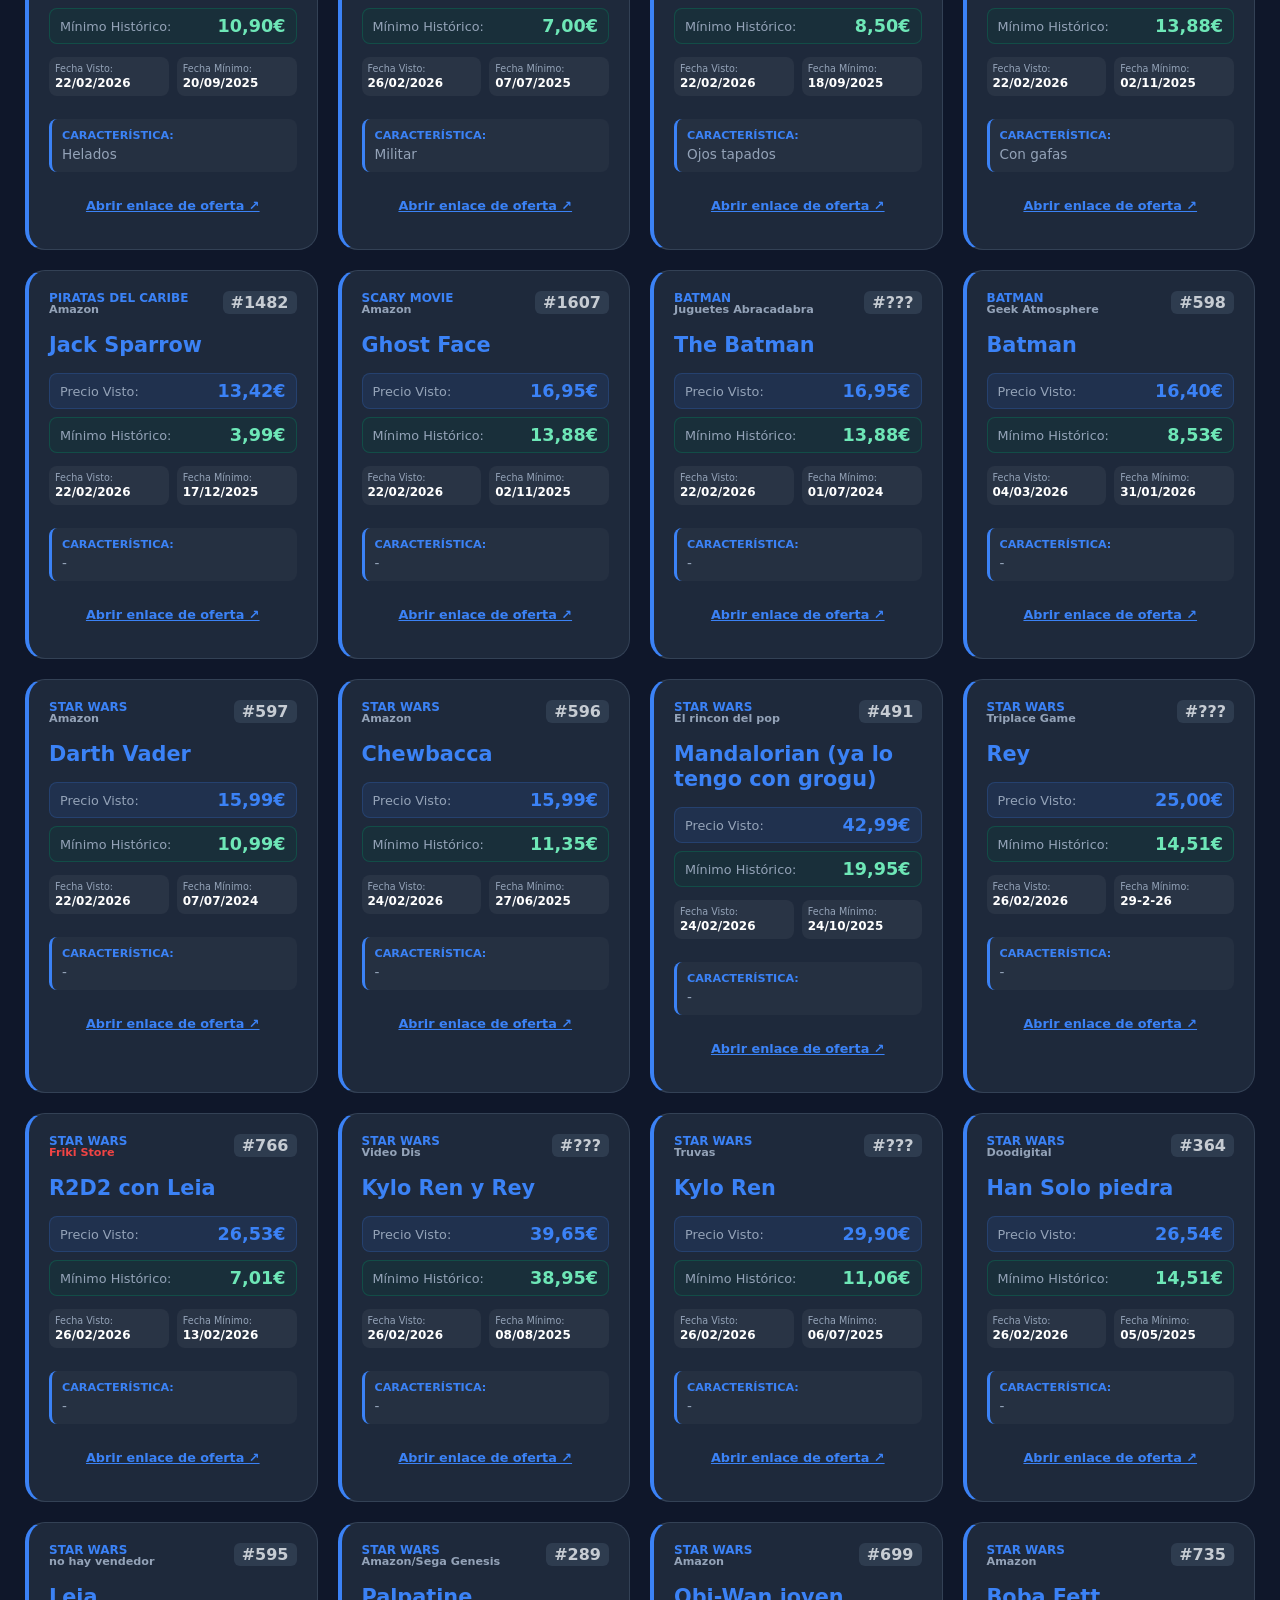
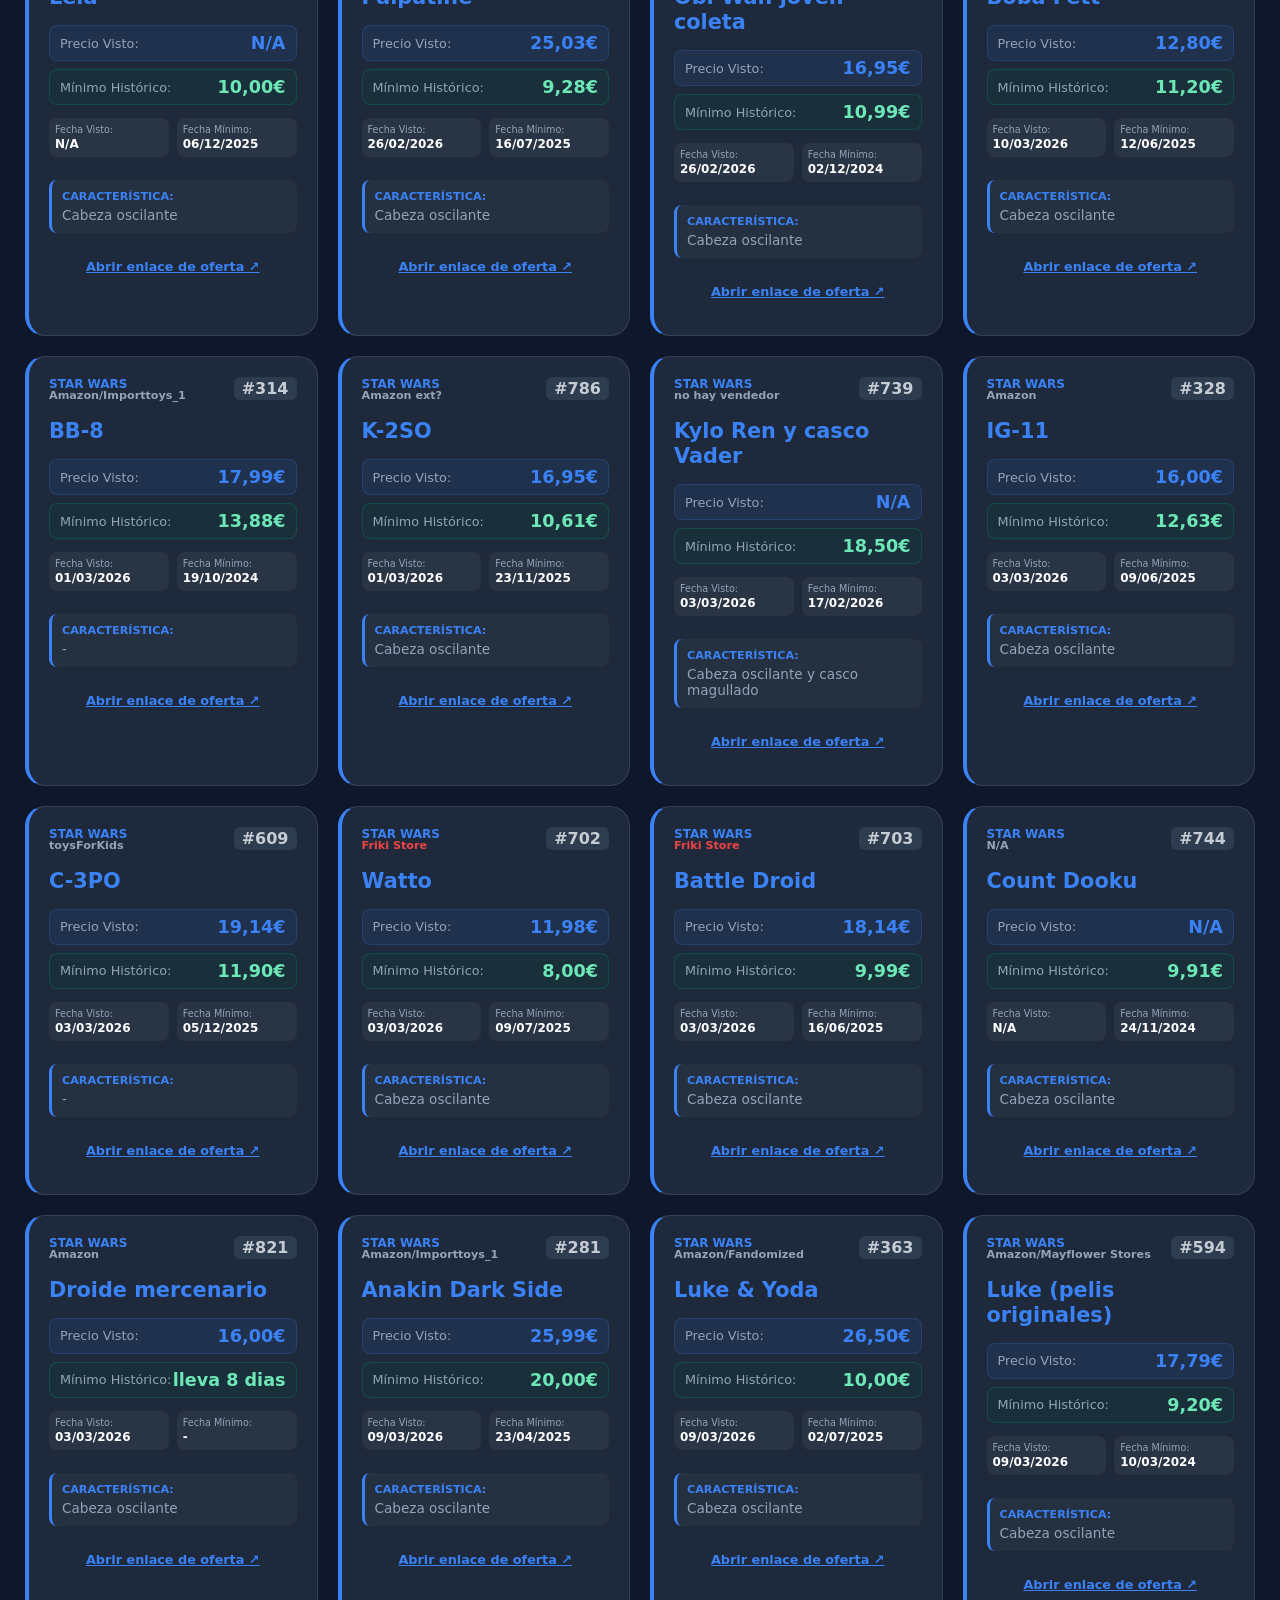
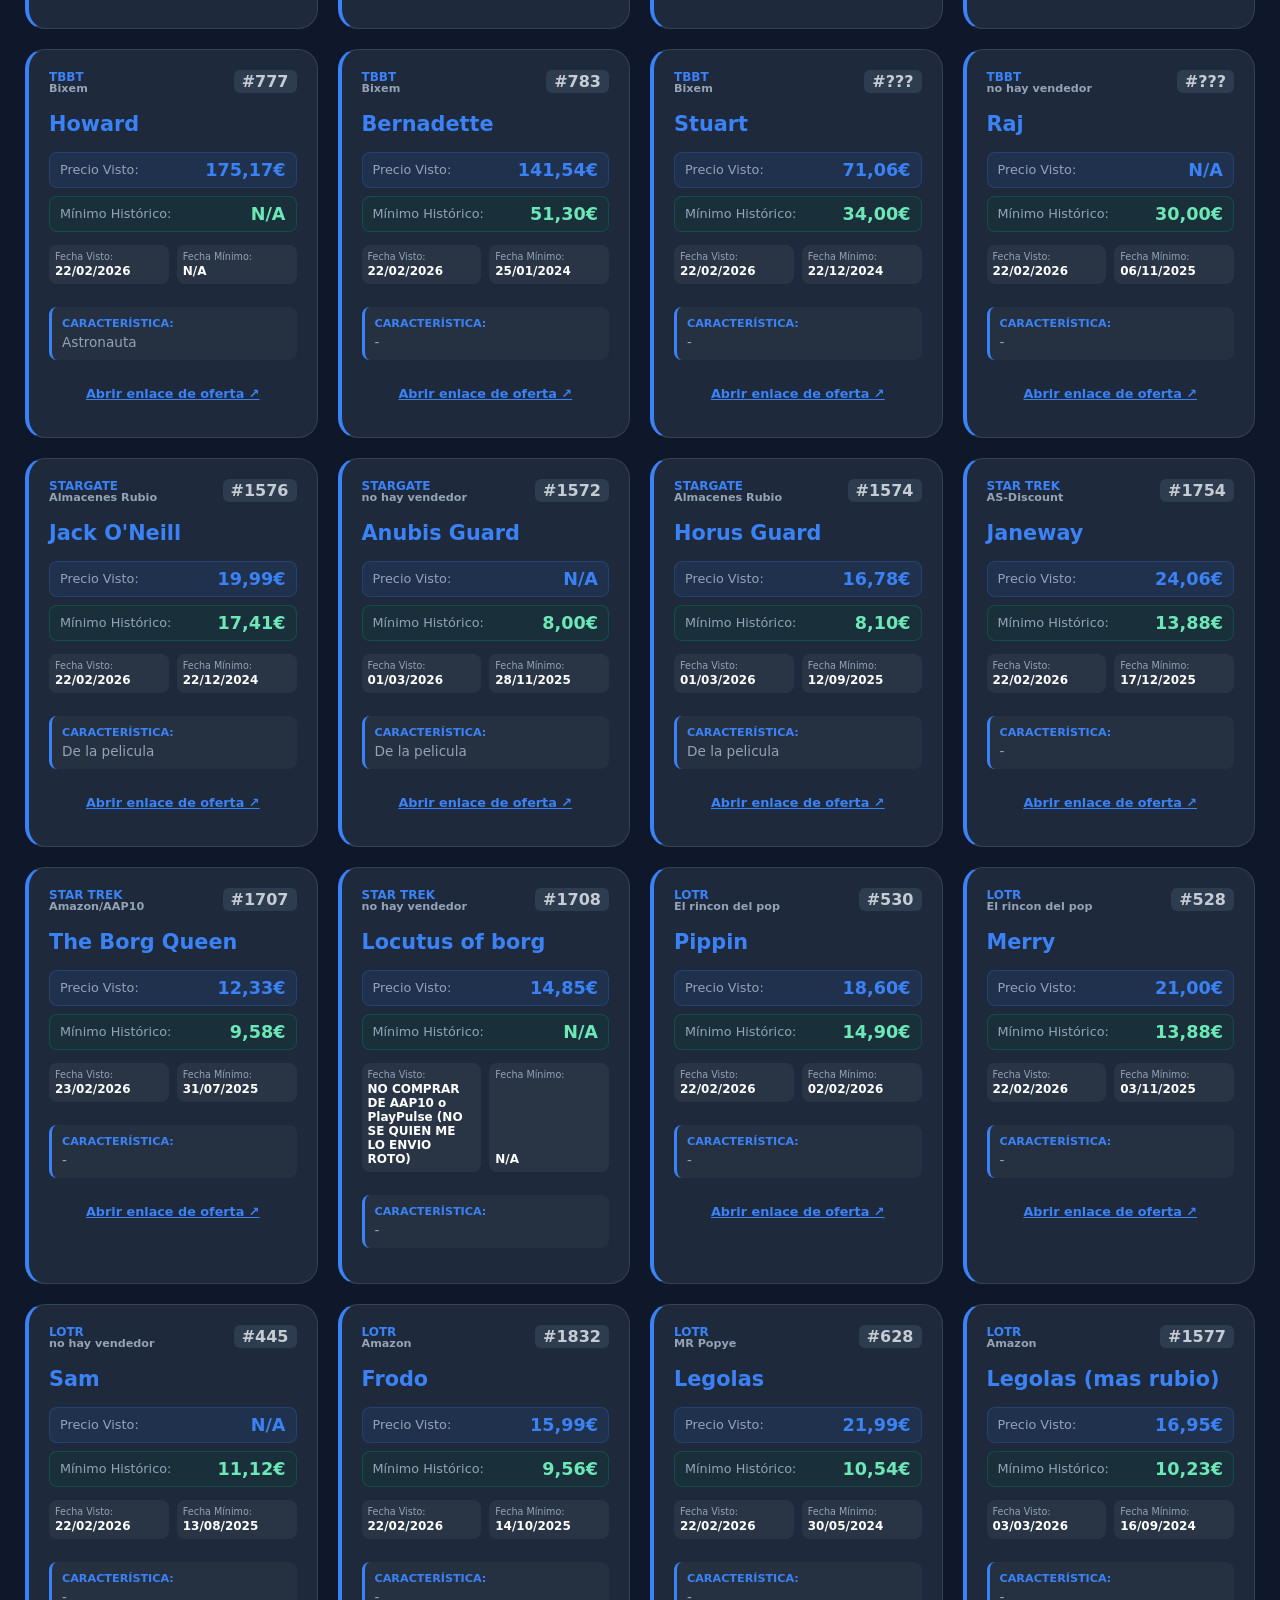
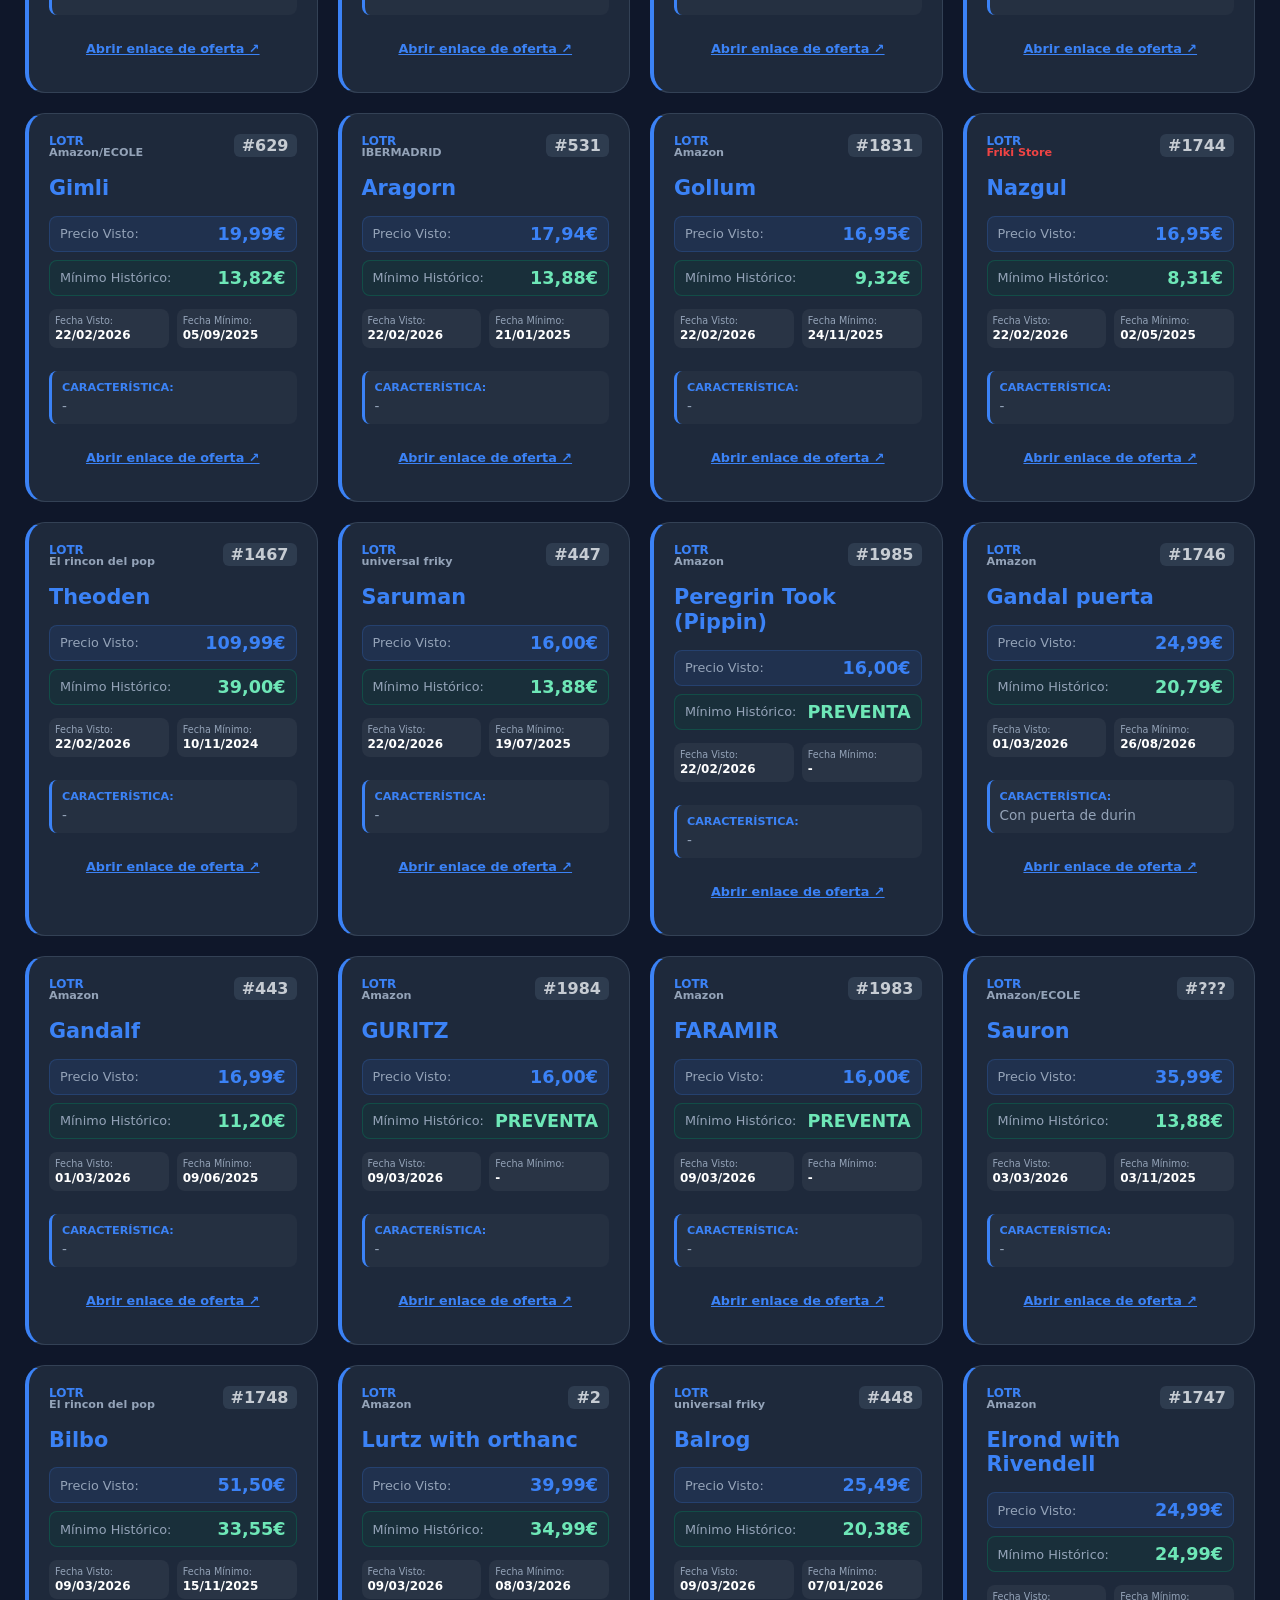
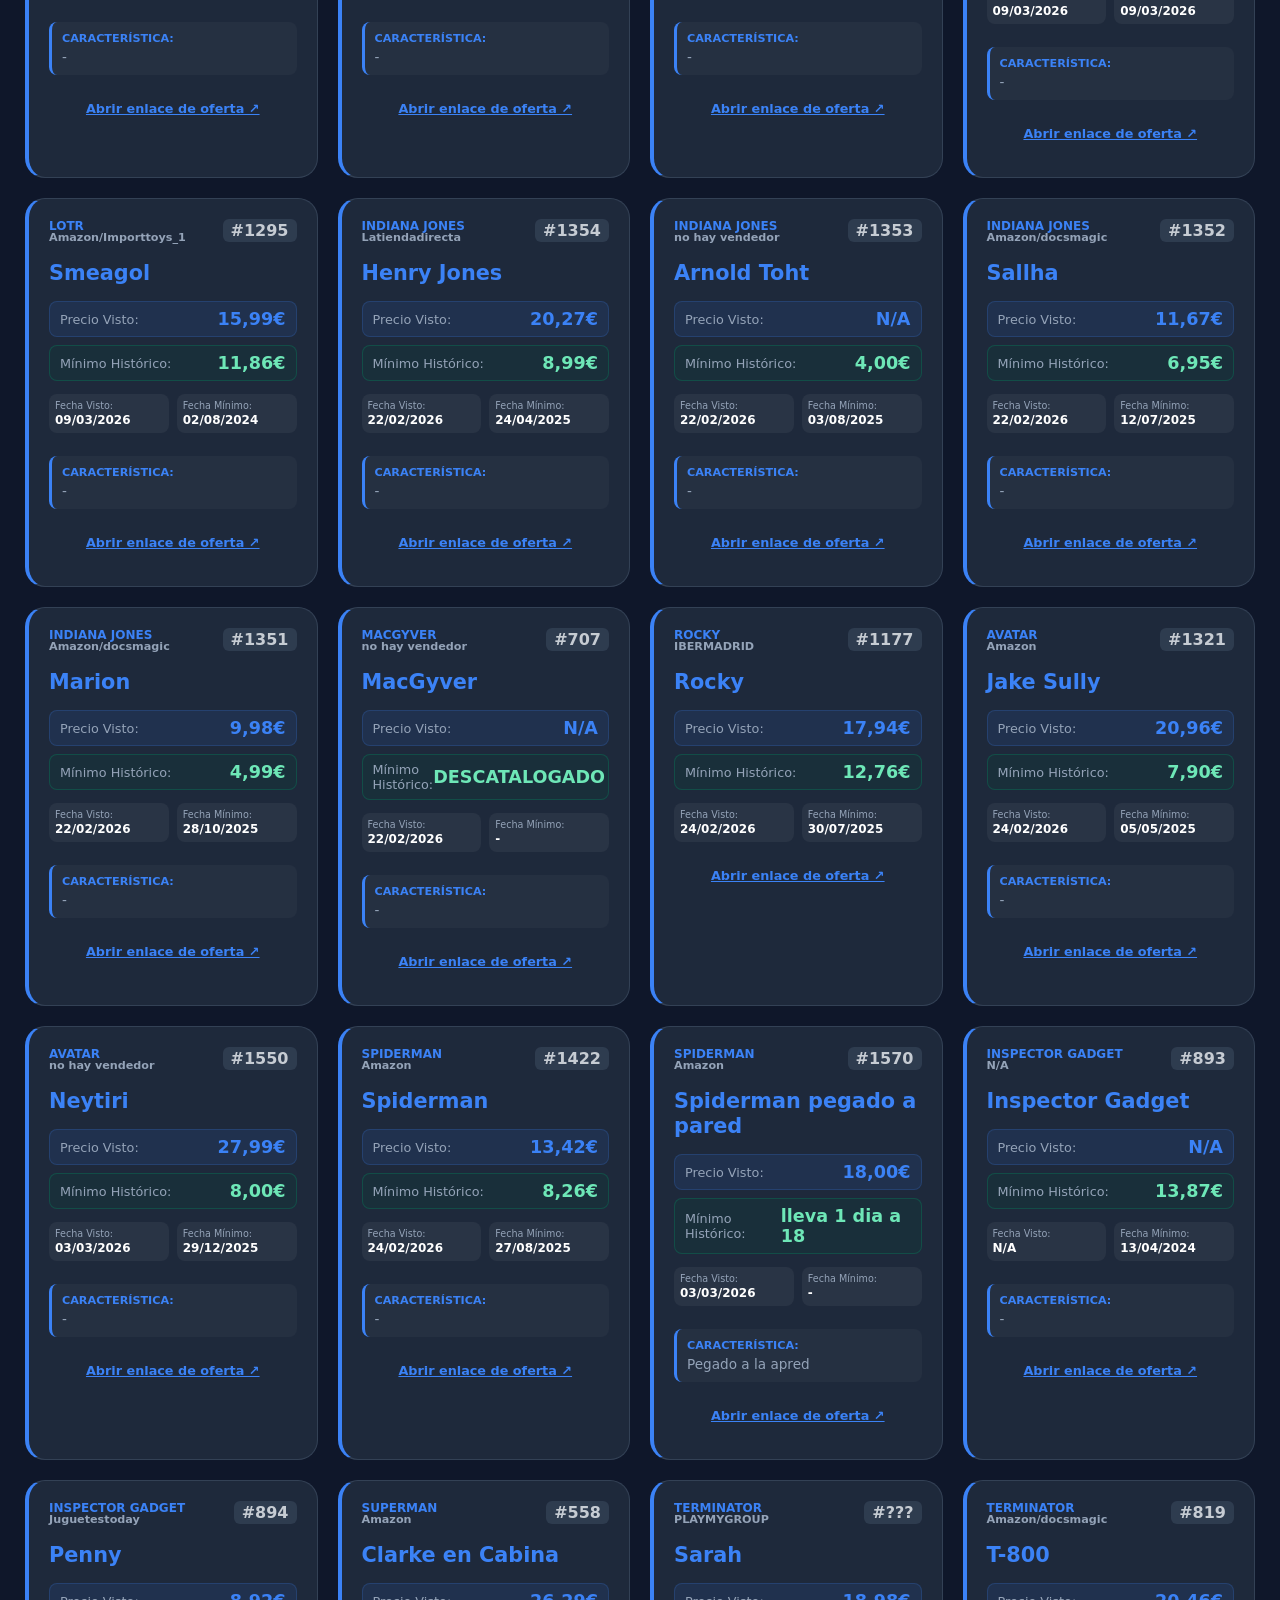
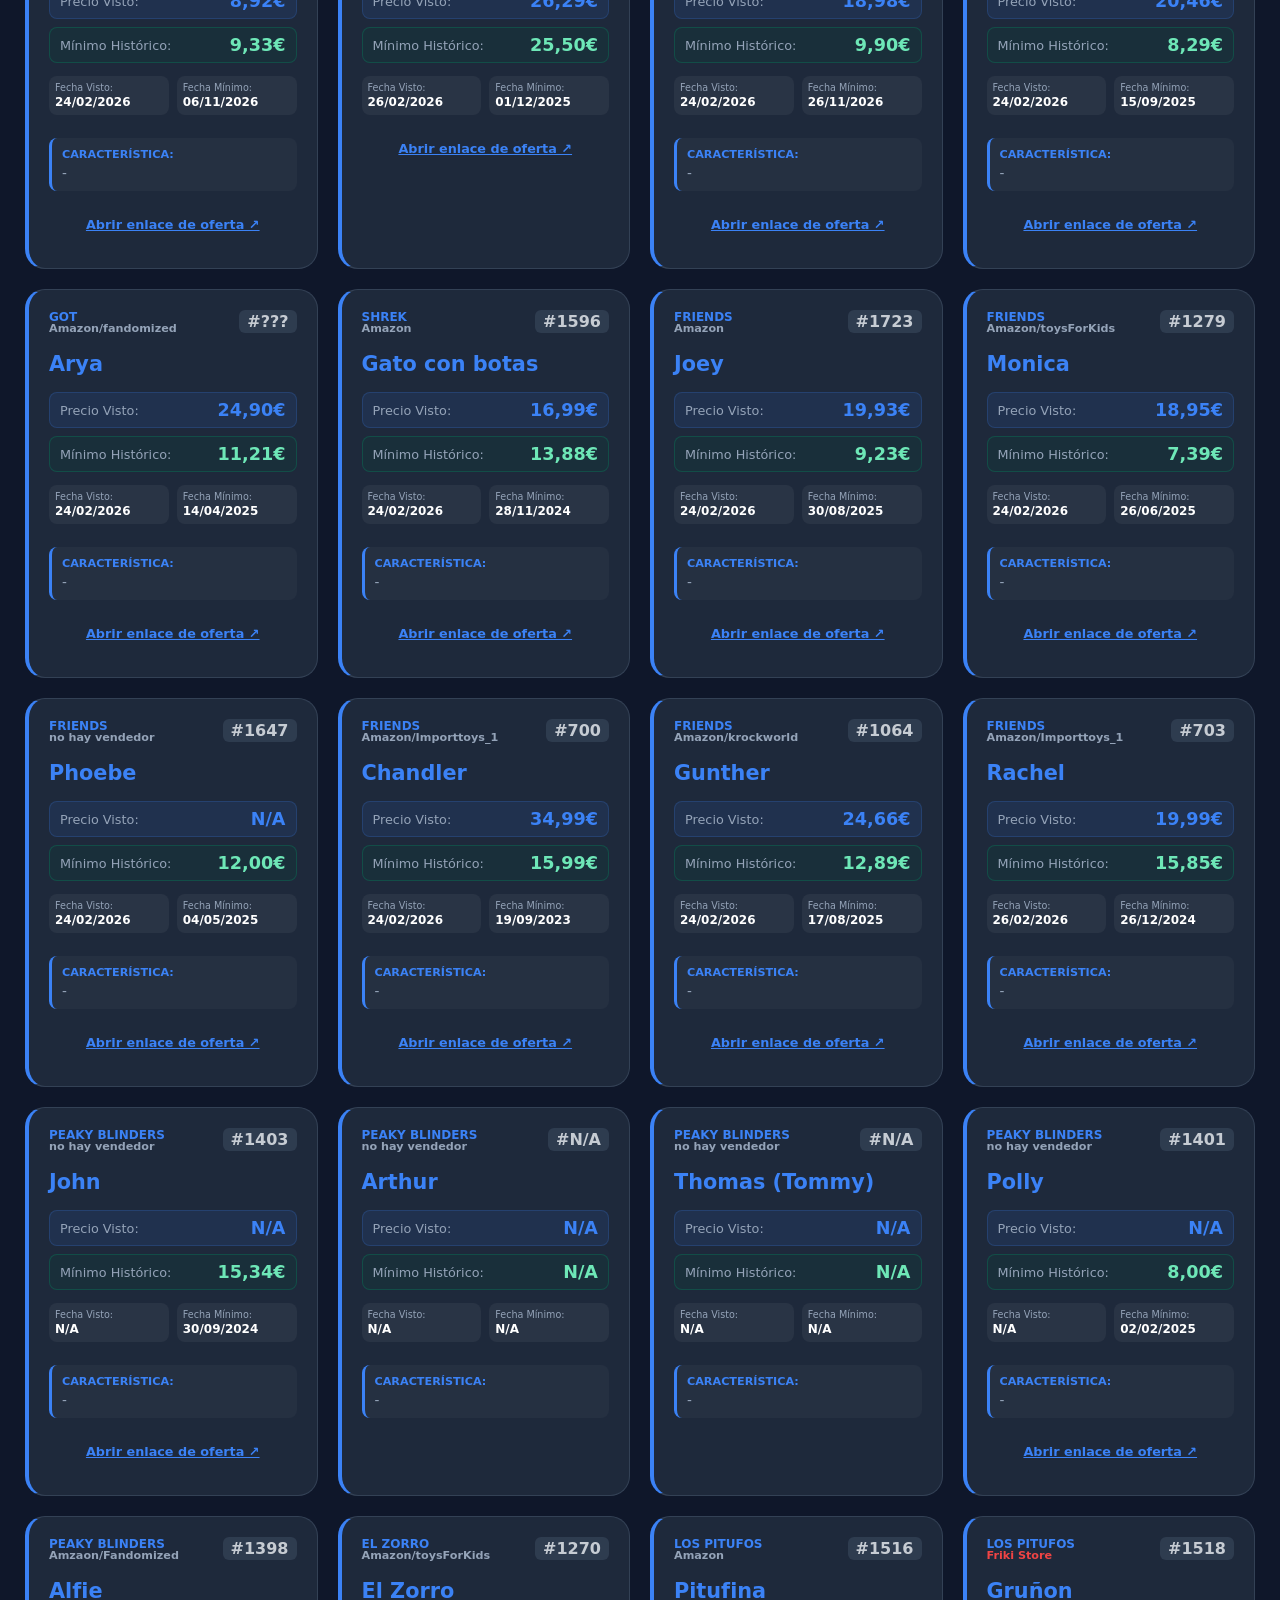
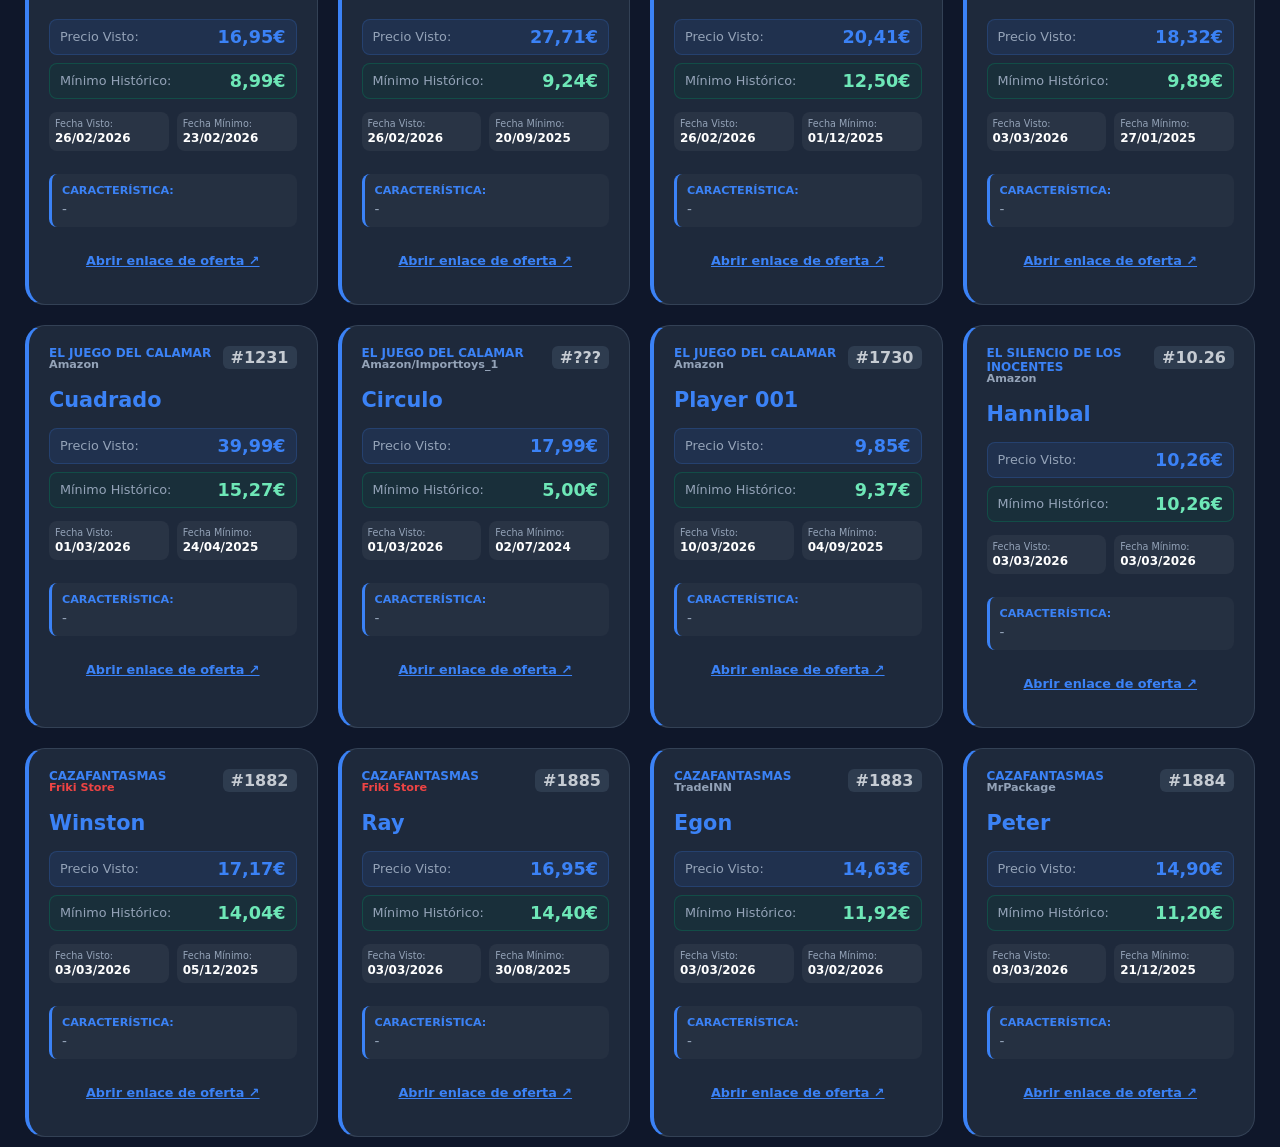
==== commit 03d2e368: "Update monitorizacion.html" ====
--- a/monitorizacion.html
+++ b/monitorizacion.html
@@ -86,6 +86,9 @@
         <input type="text" id="search-bar" placeholder="Buscar personaje o franquicia..." oninput="filtrarMonitorizacion()">
         <button class="reset-btn" onclick="resetSearch()" title="Limpiar">✕</button>
     </div>
+    <div class="filters" id="filter-container">
+        <button id="btn-todos" class="filter-btn active" onclick="filterByCategoryMonitor('todos', this)">Todas las Franquicias</button>
+    </div>
 </div>
 
 <div class="grid monitor-grid" id="monitor-grid"></div>
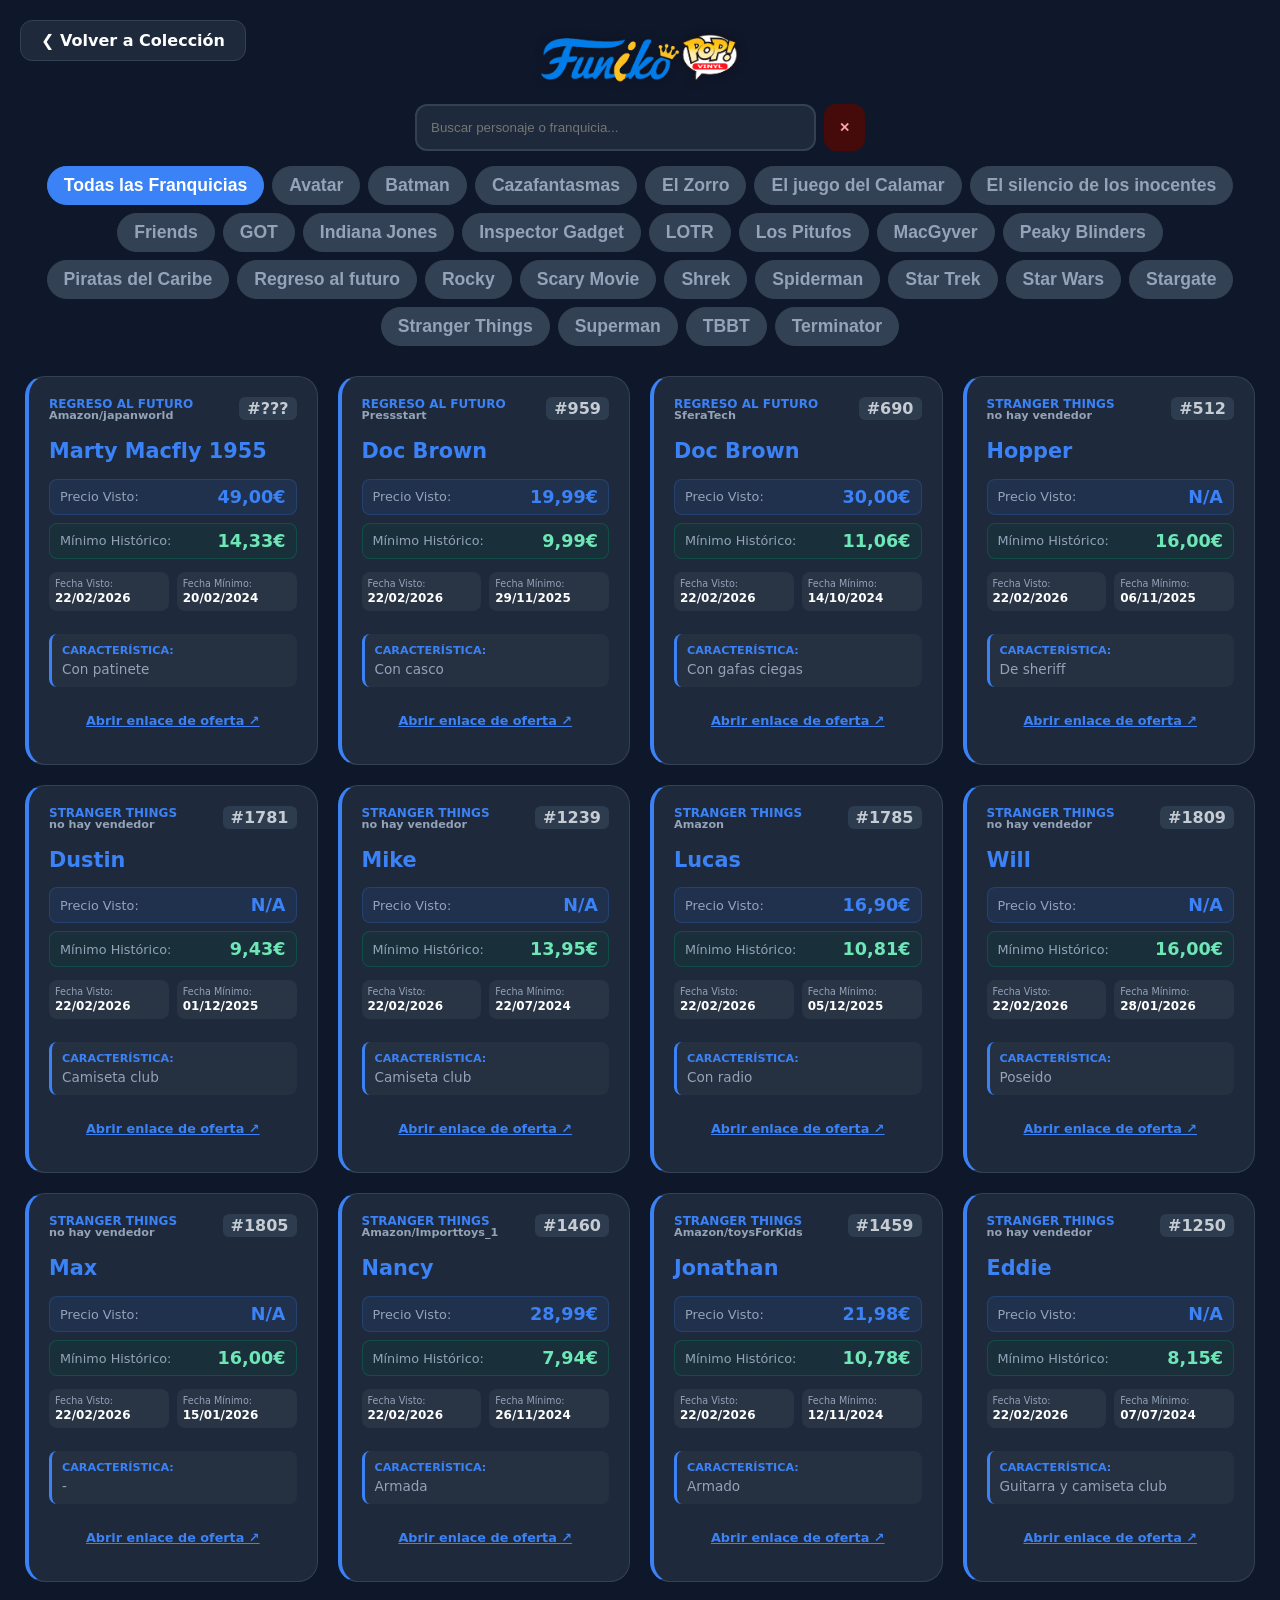
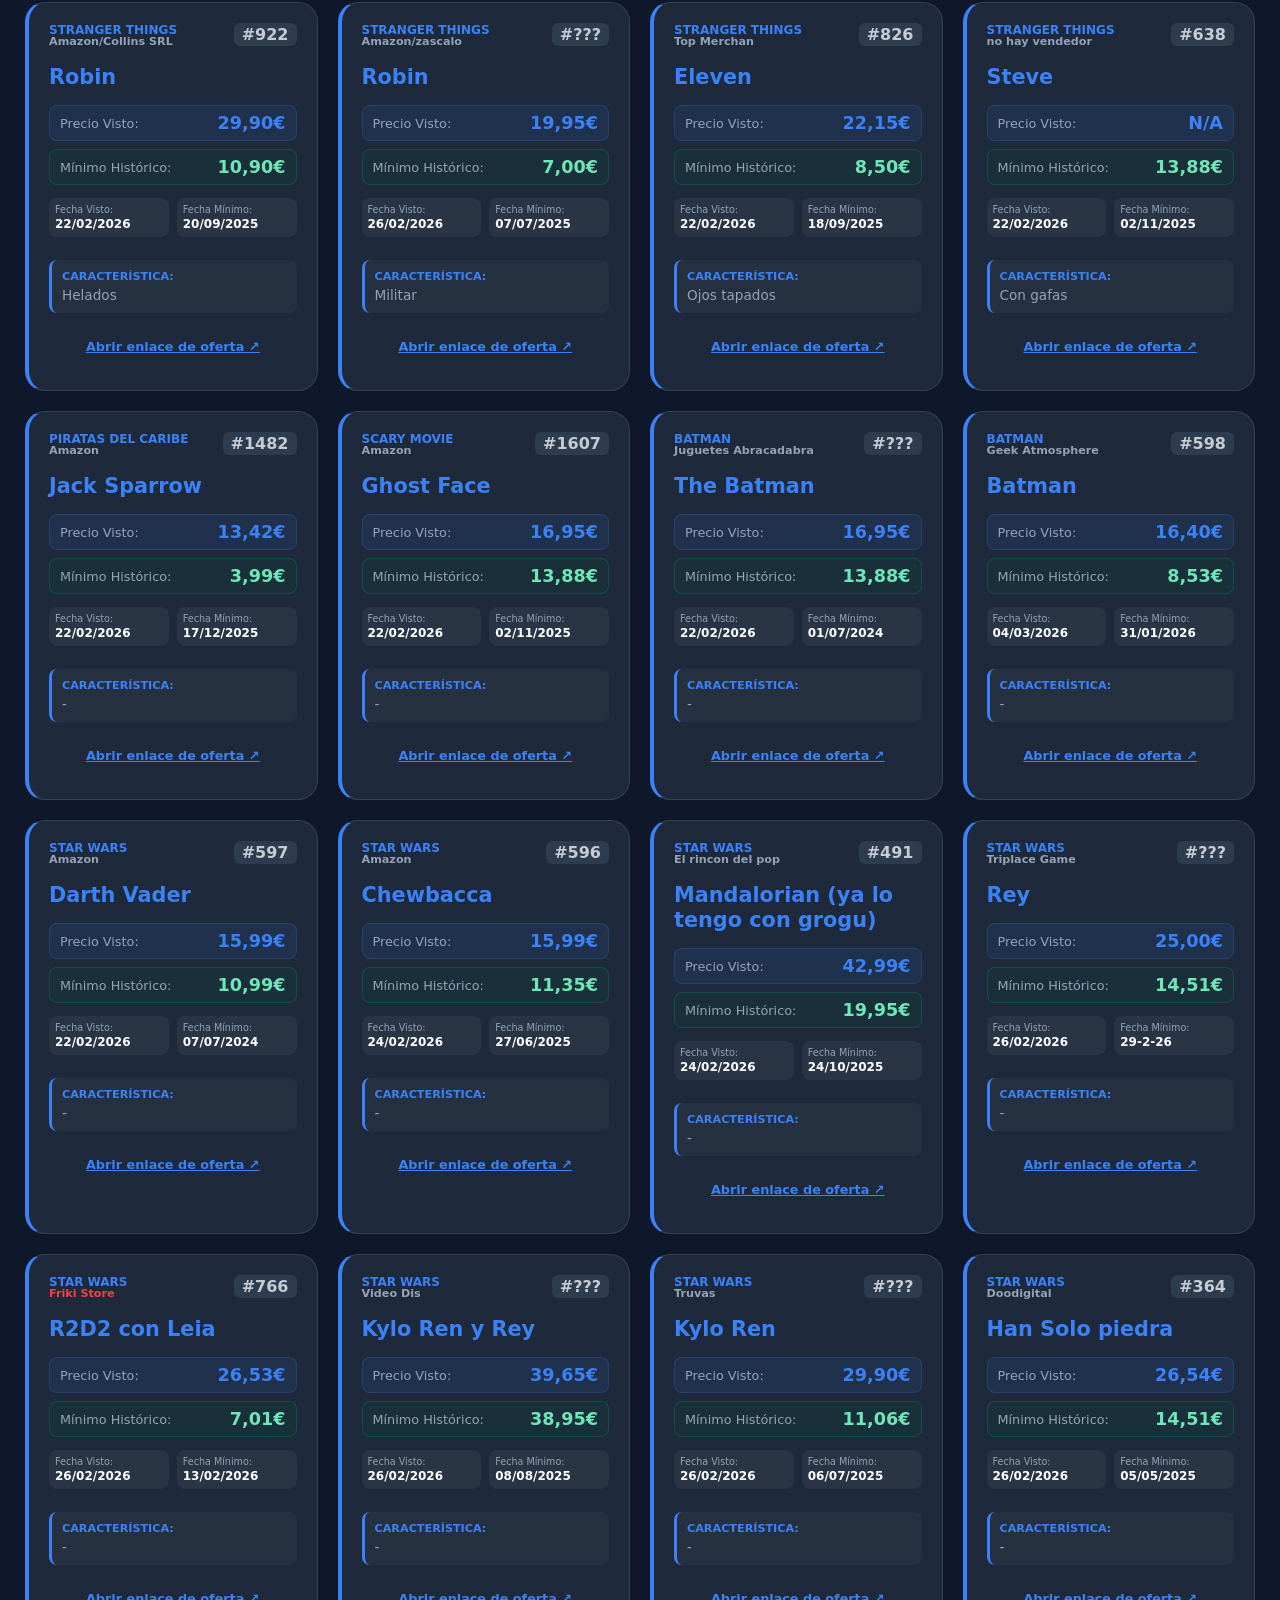
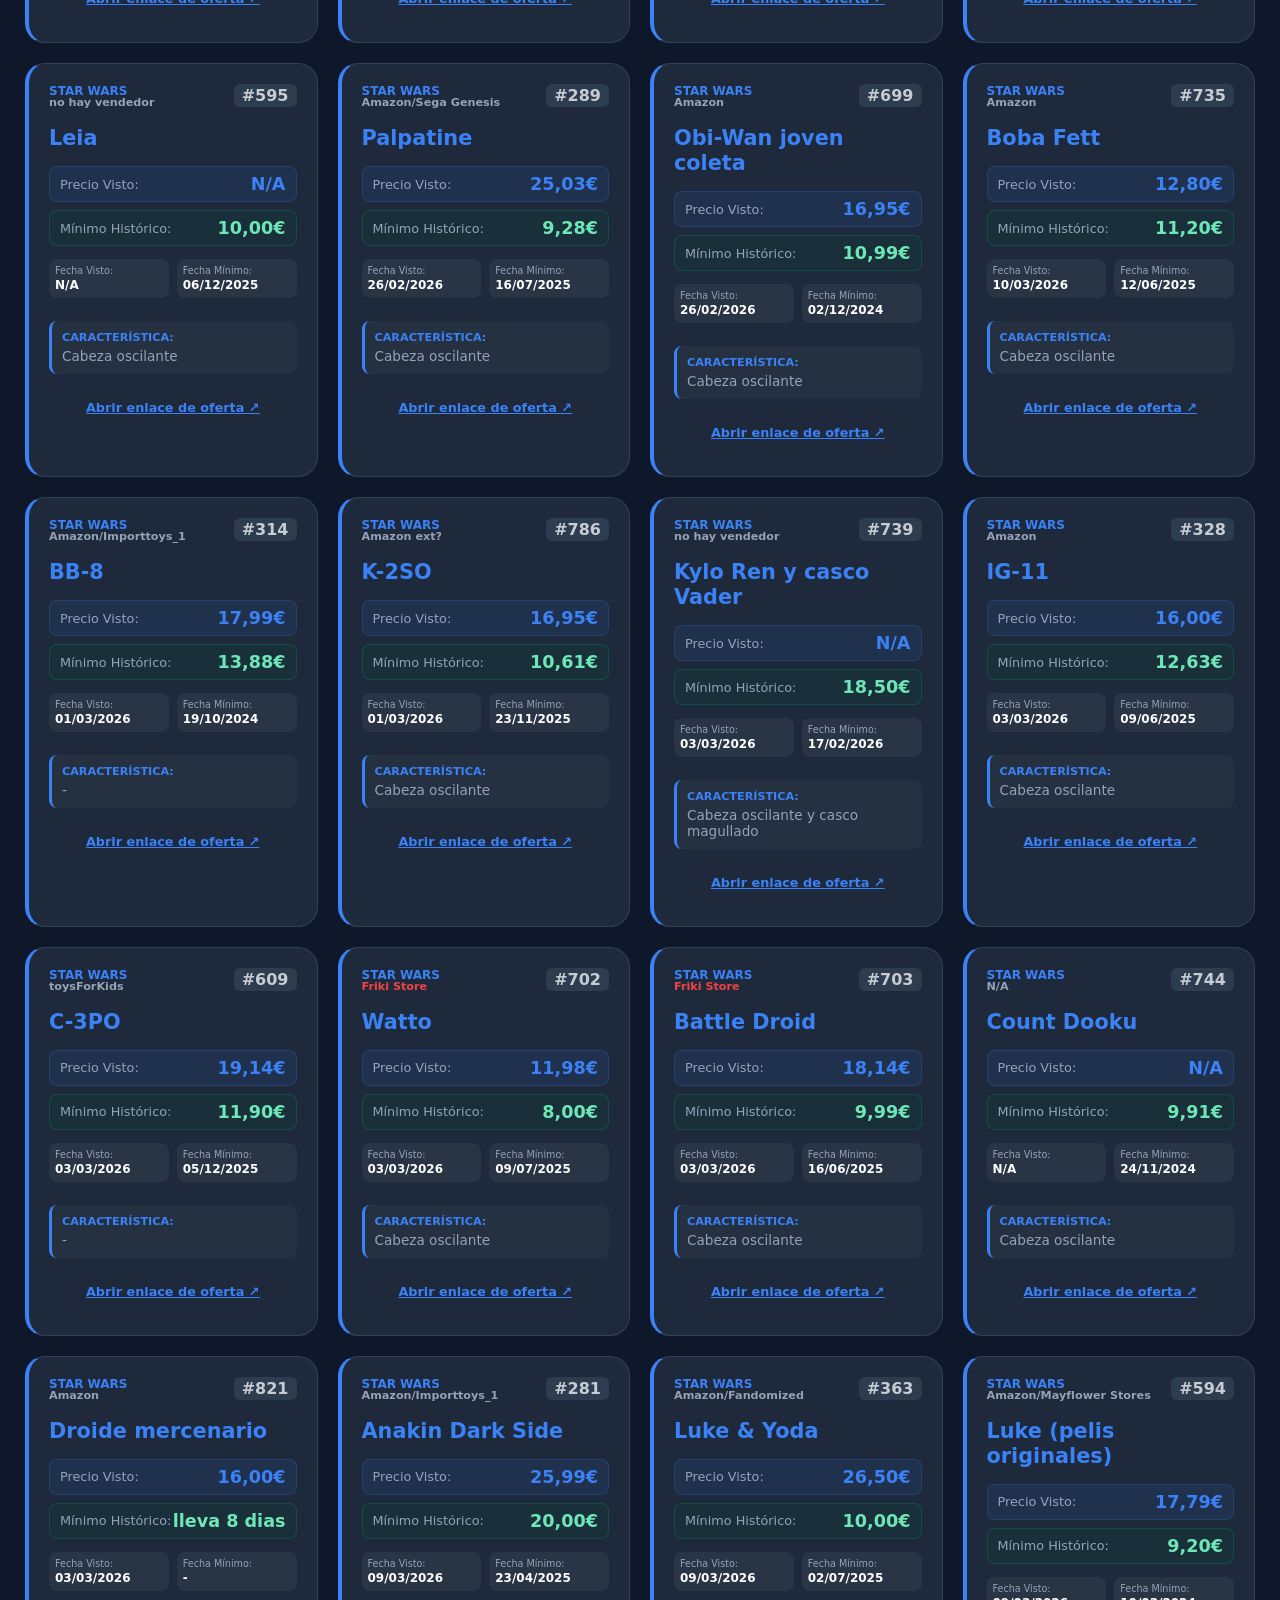
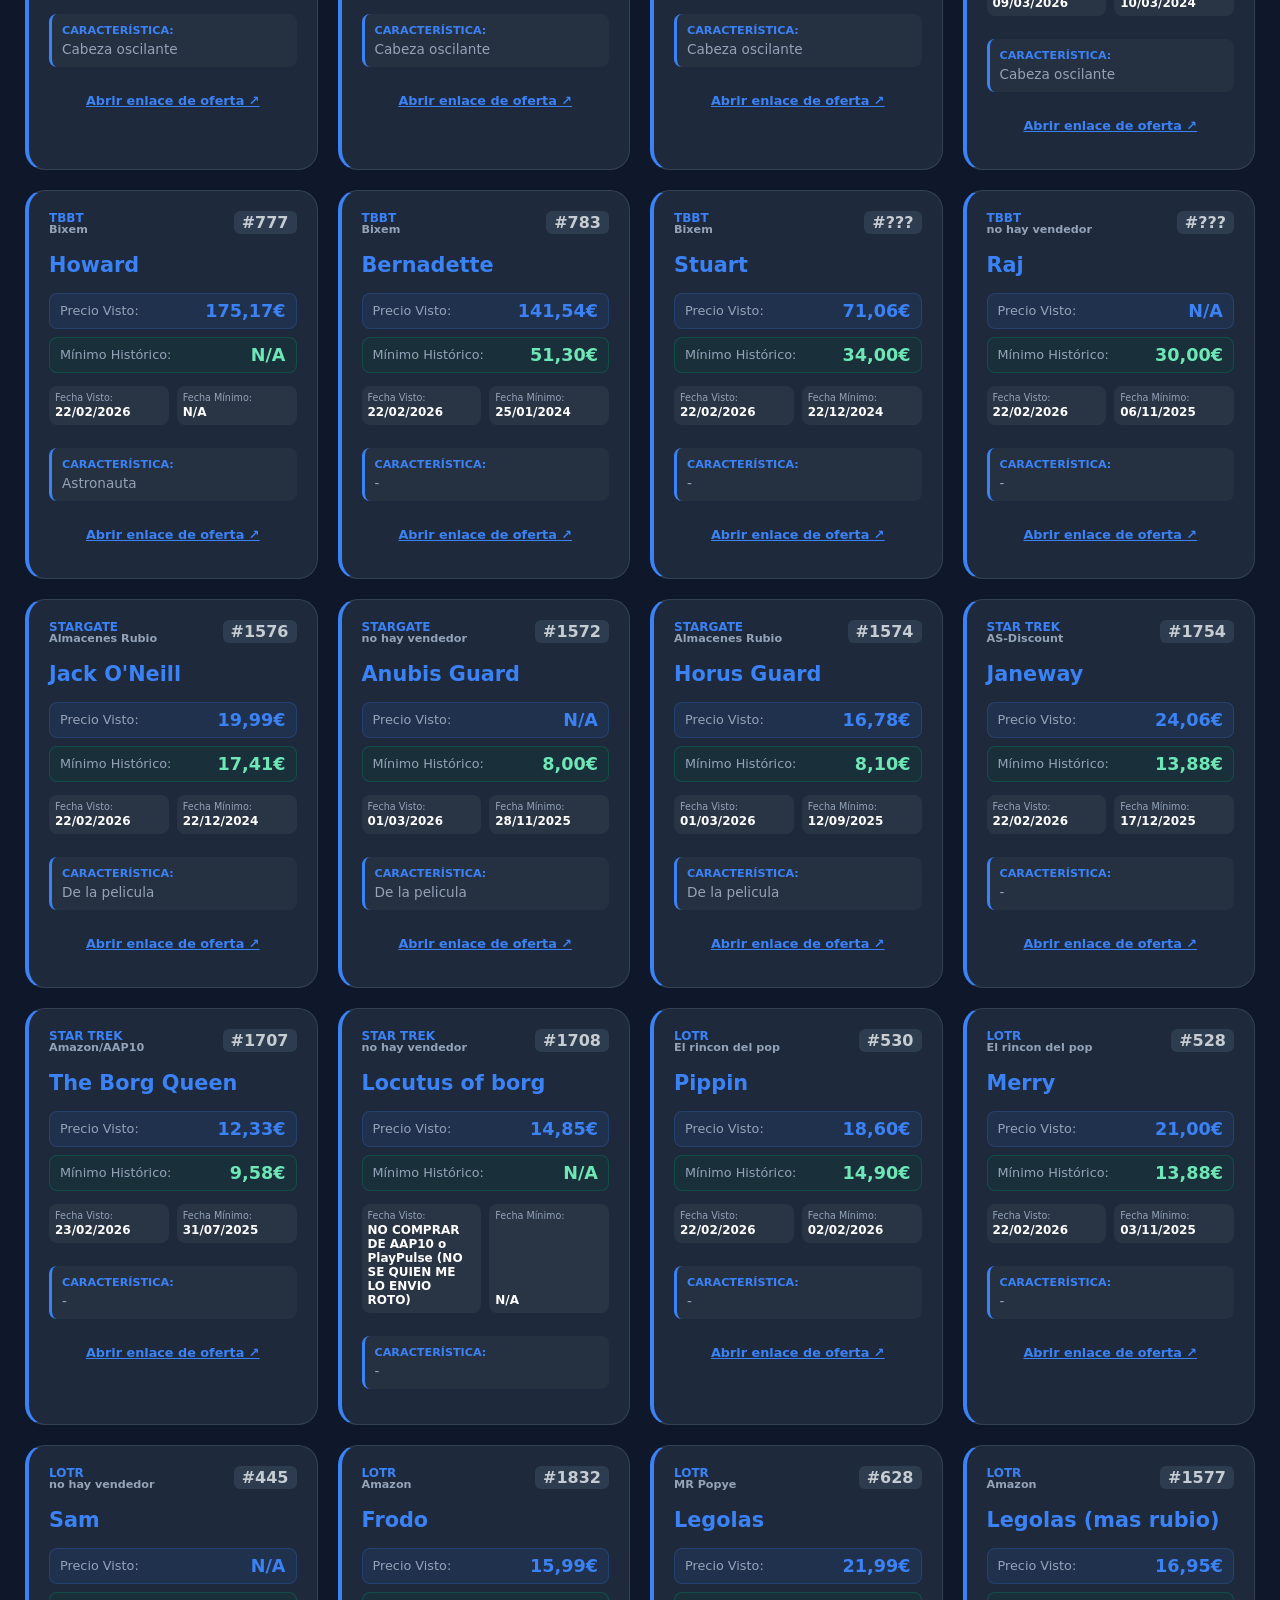
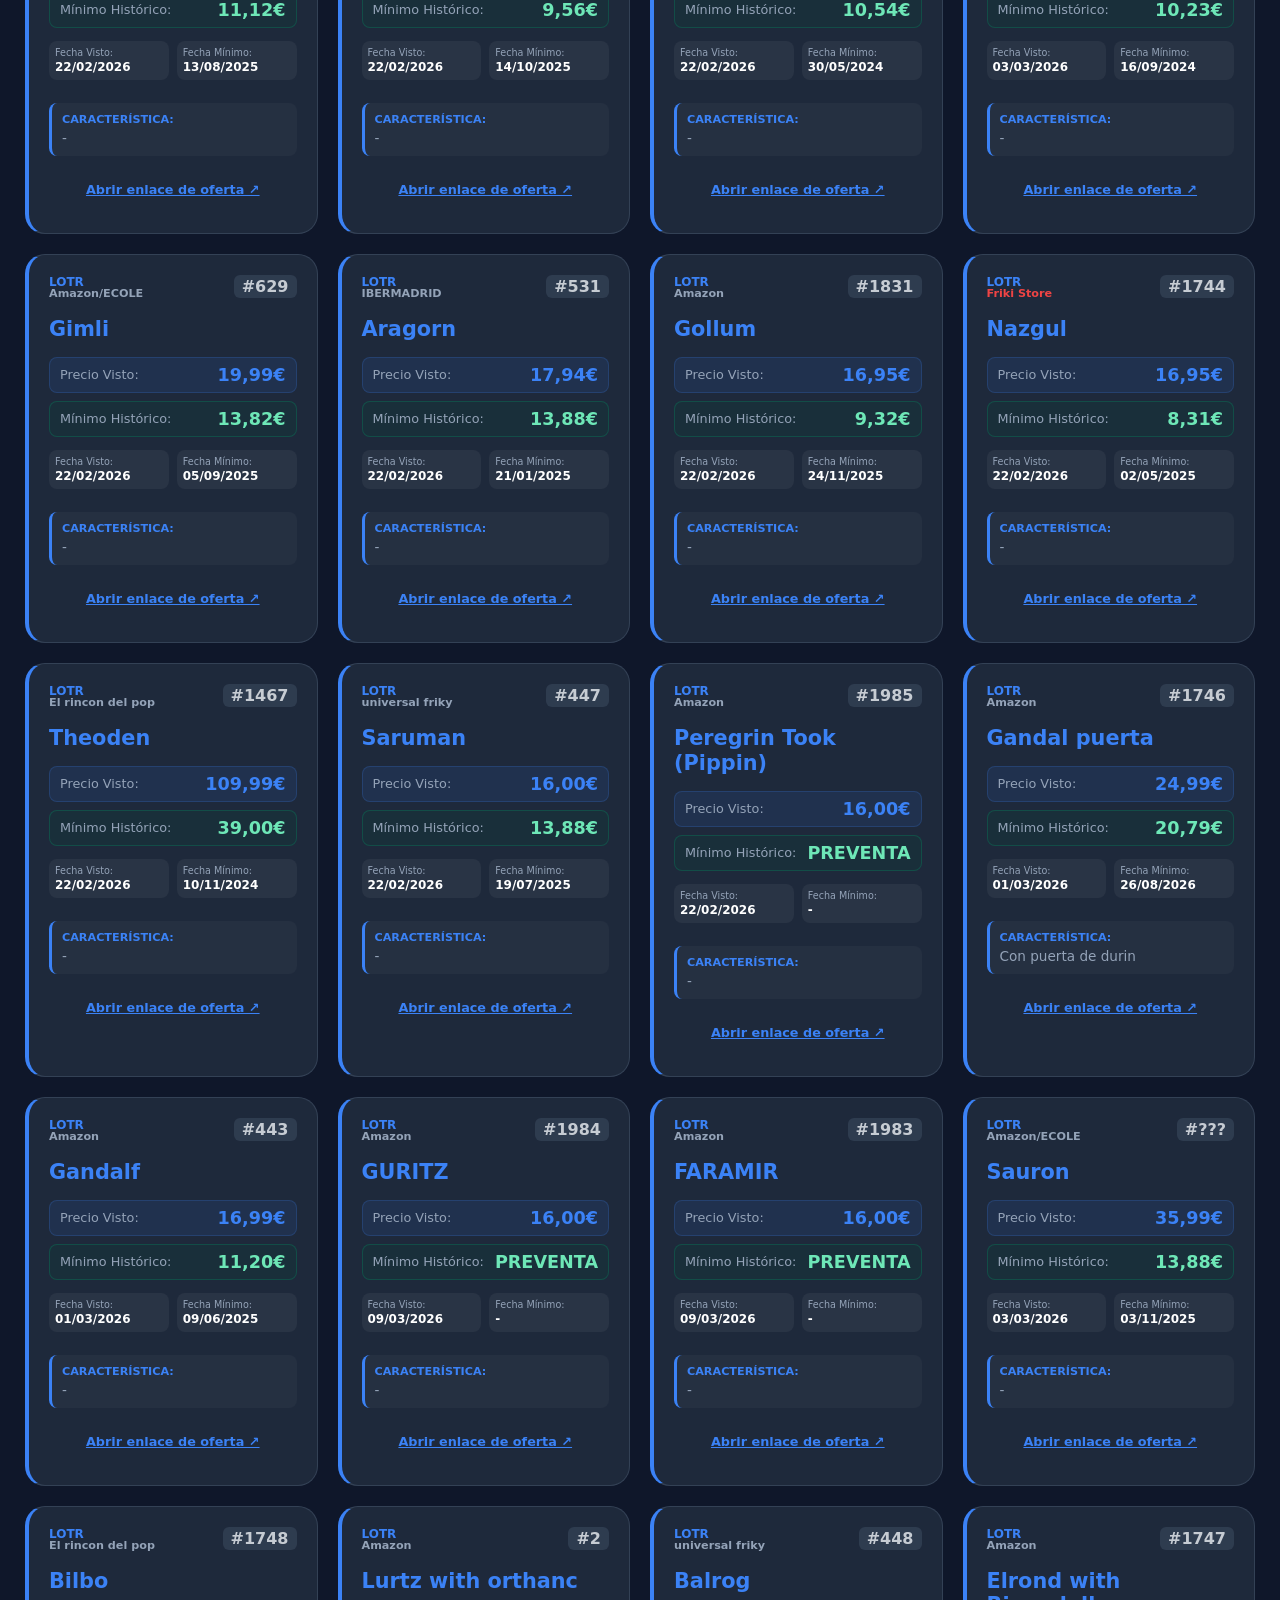
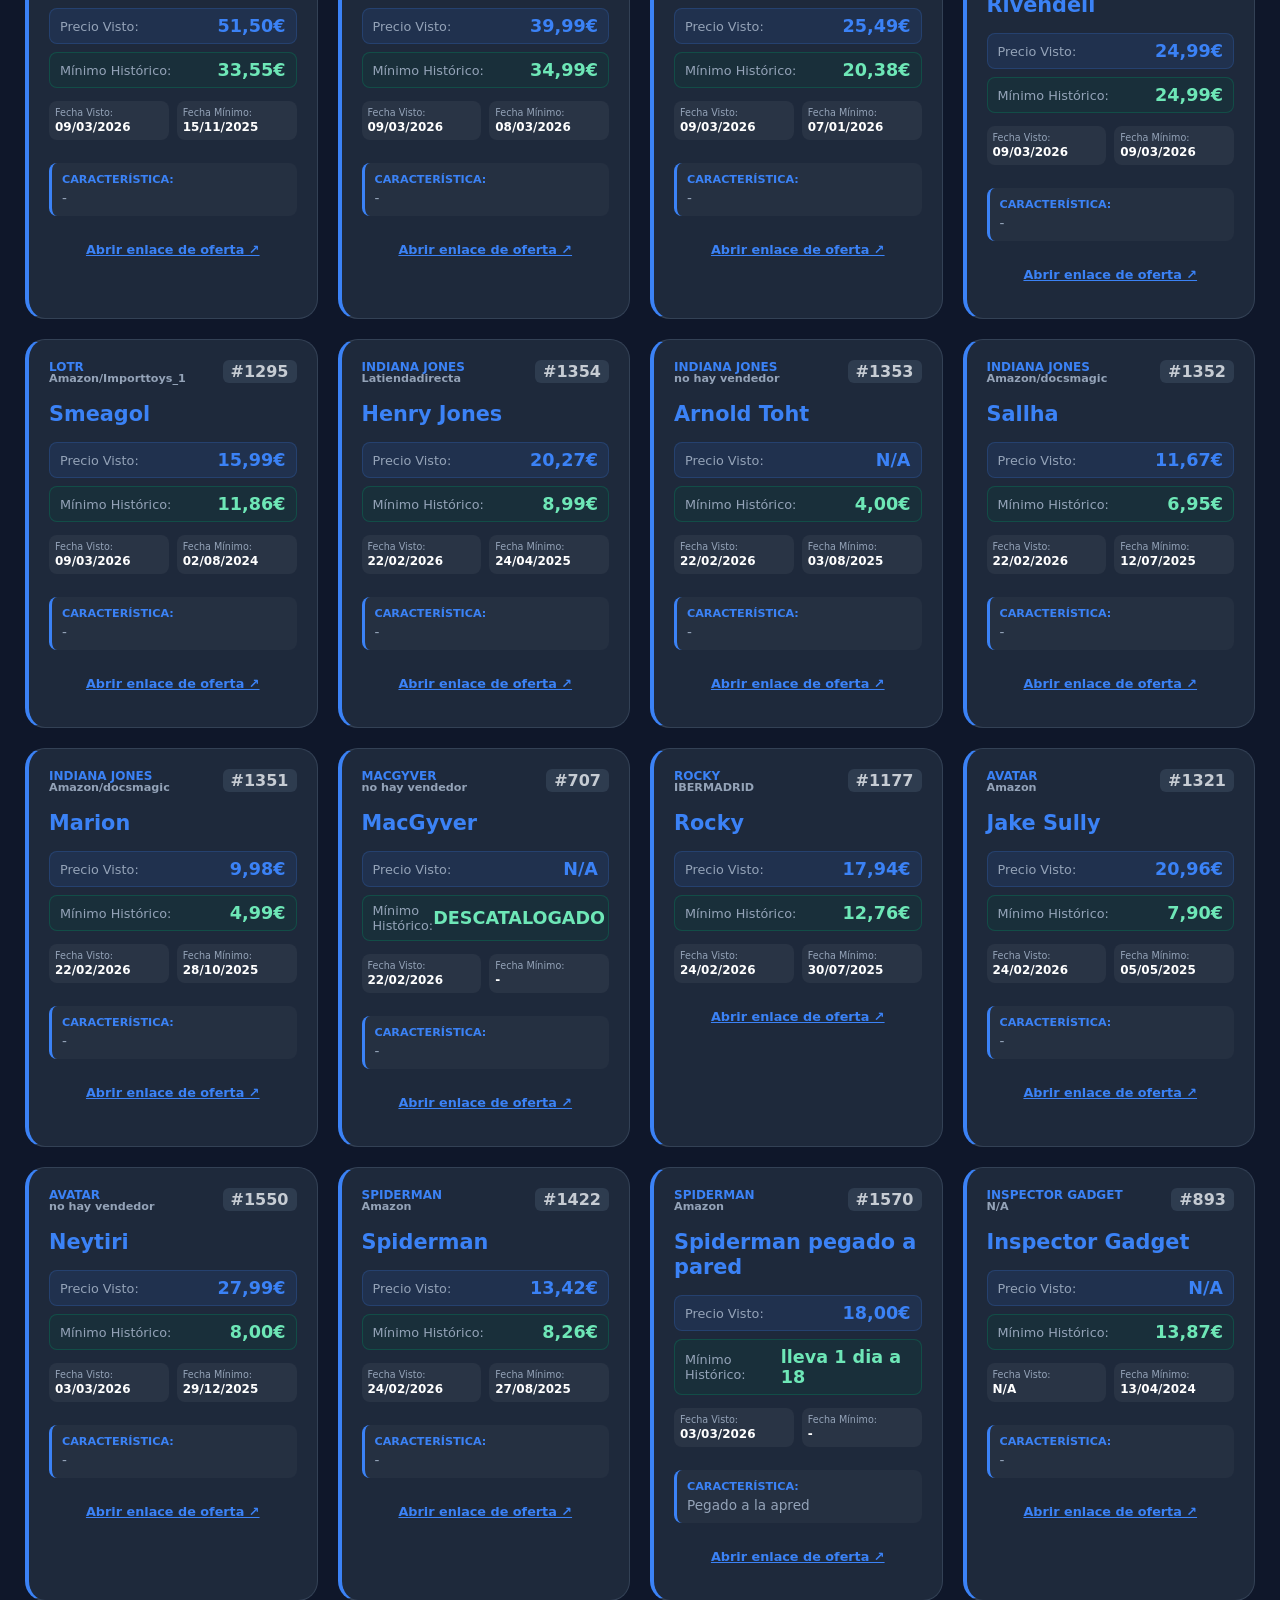
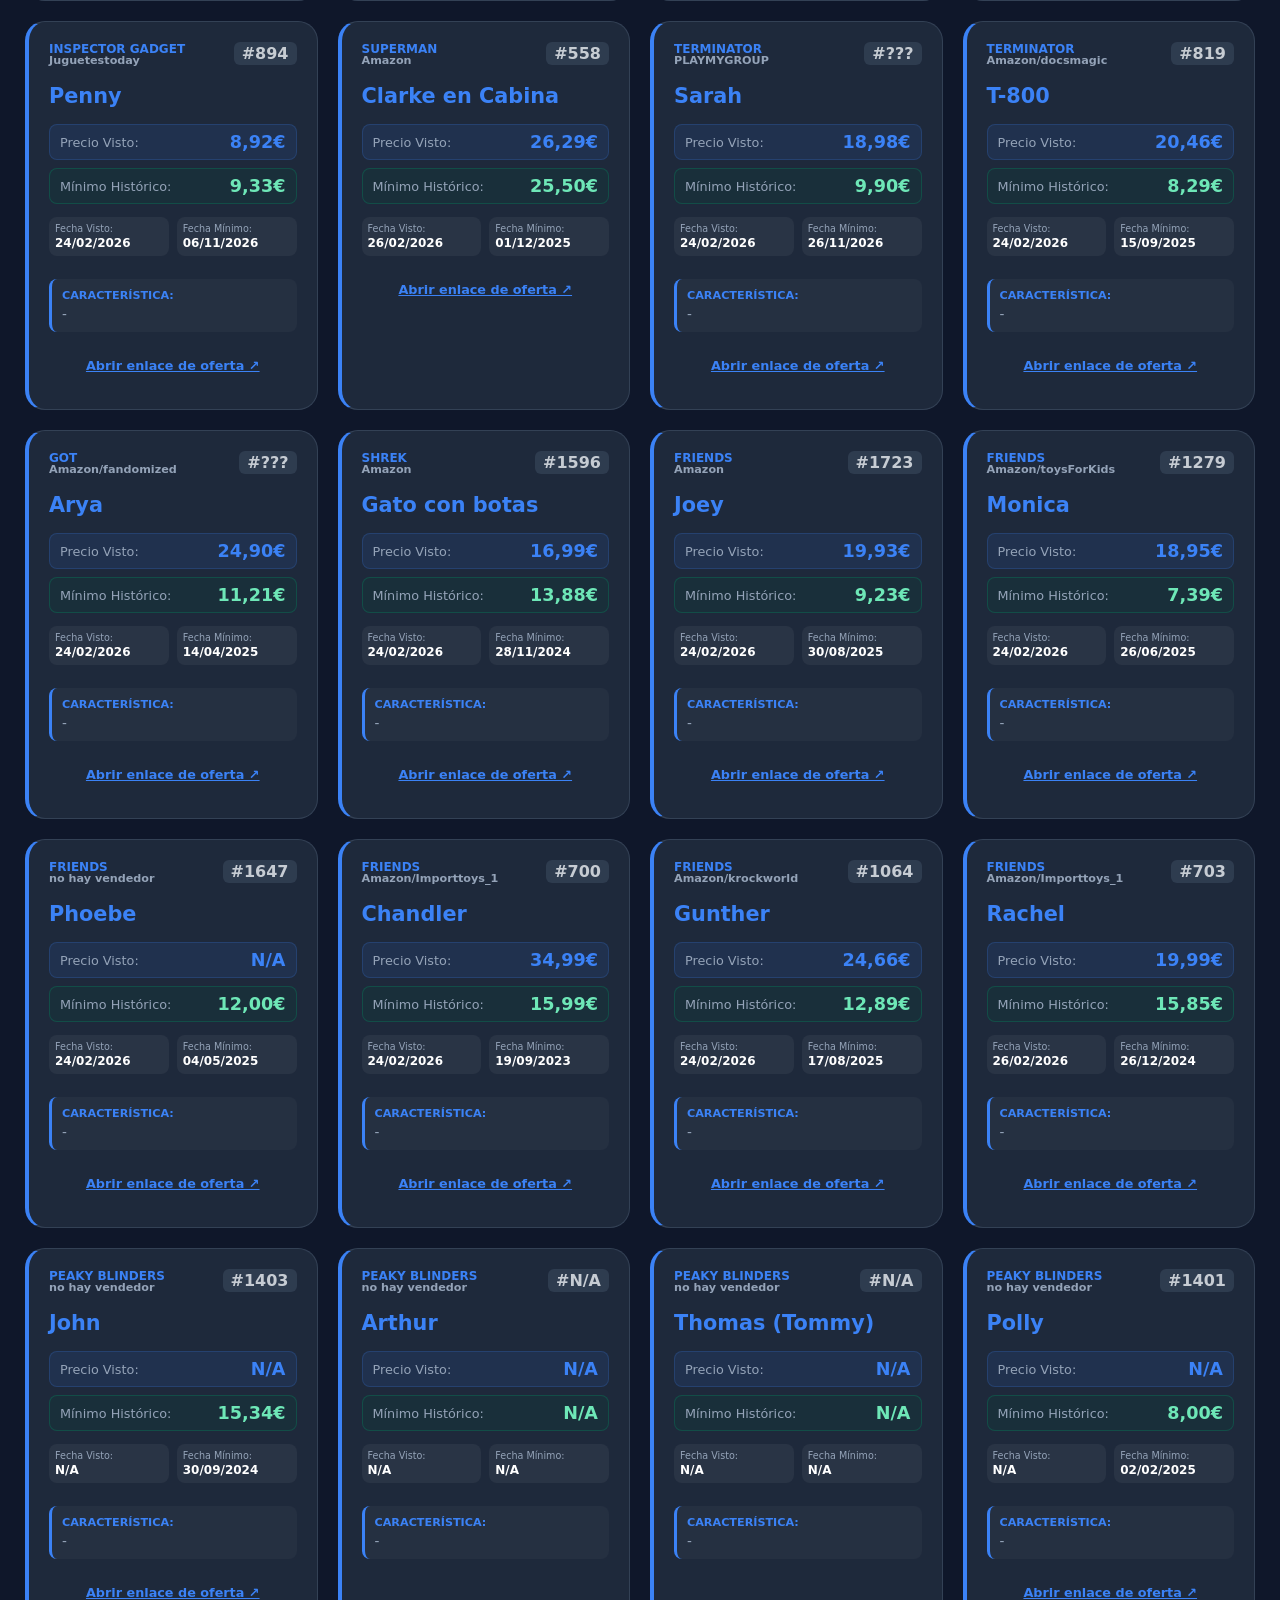
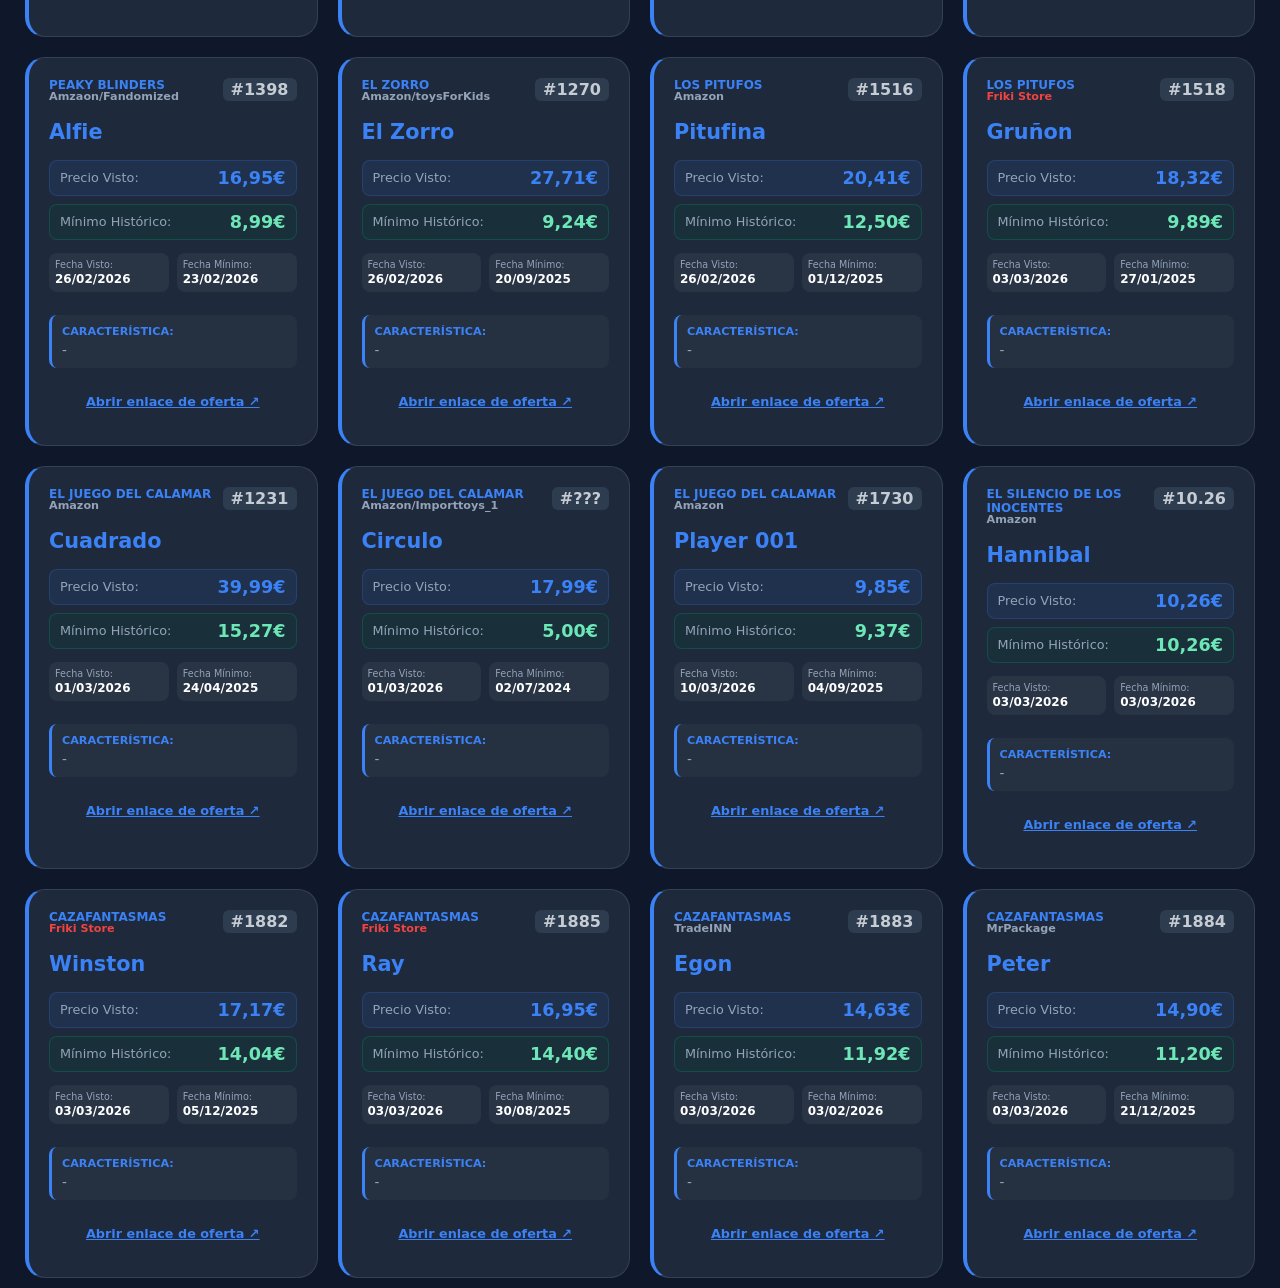
==== commit 88eee6b7: "Update monitorizacion.html" ====
--- a/monitorizacion.html
+++ b/monitorizacion.html
@@ -93,6 +93,6 @@
 
 <div class="grid monitor-grid" id="monitor-grid"></div>
 
-<script src="monitorizacion.js"></script>
+<script src="monitorizacion.js?v=1.2"></script>
 </body>
 </html>
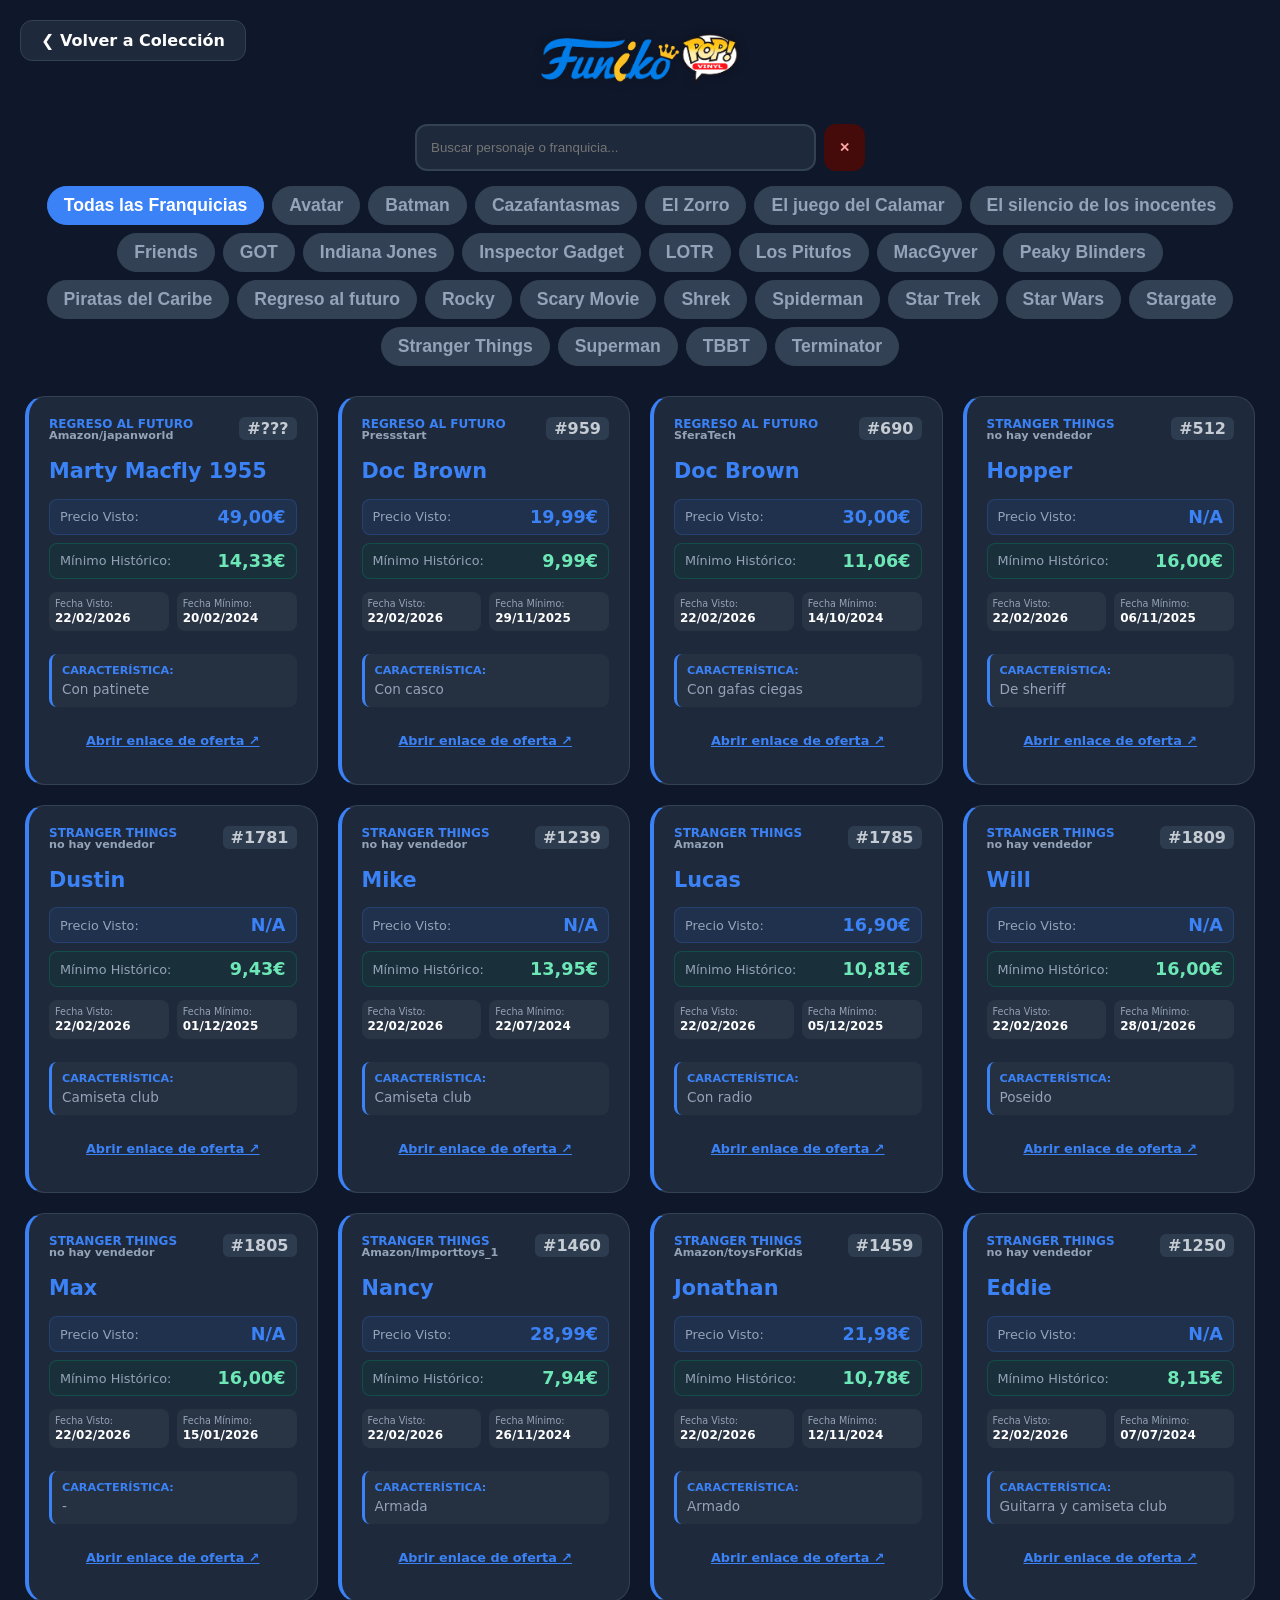
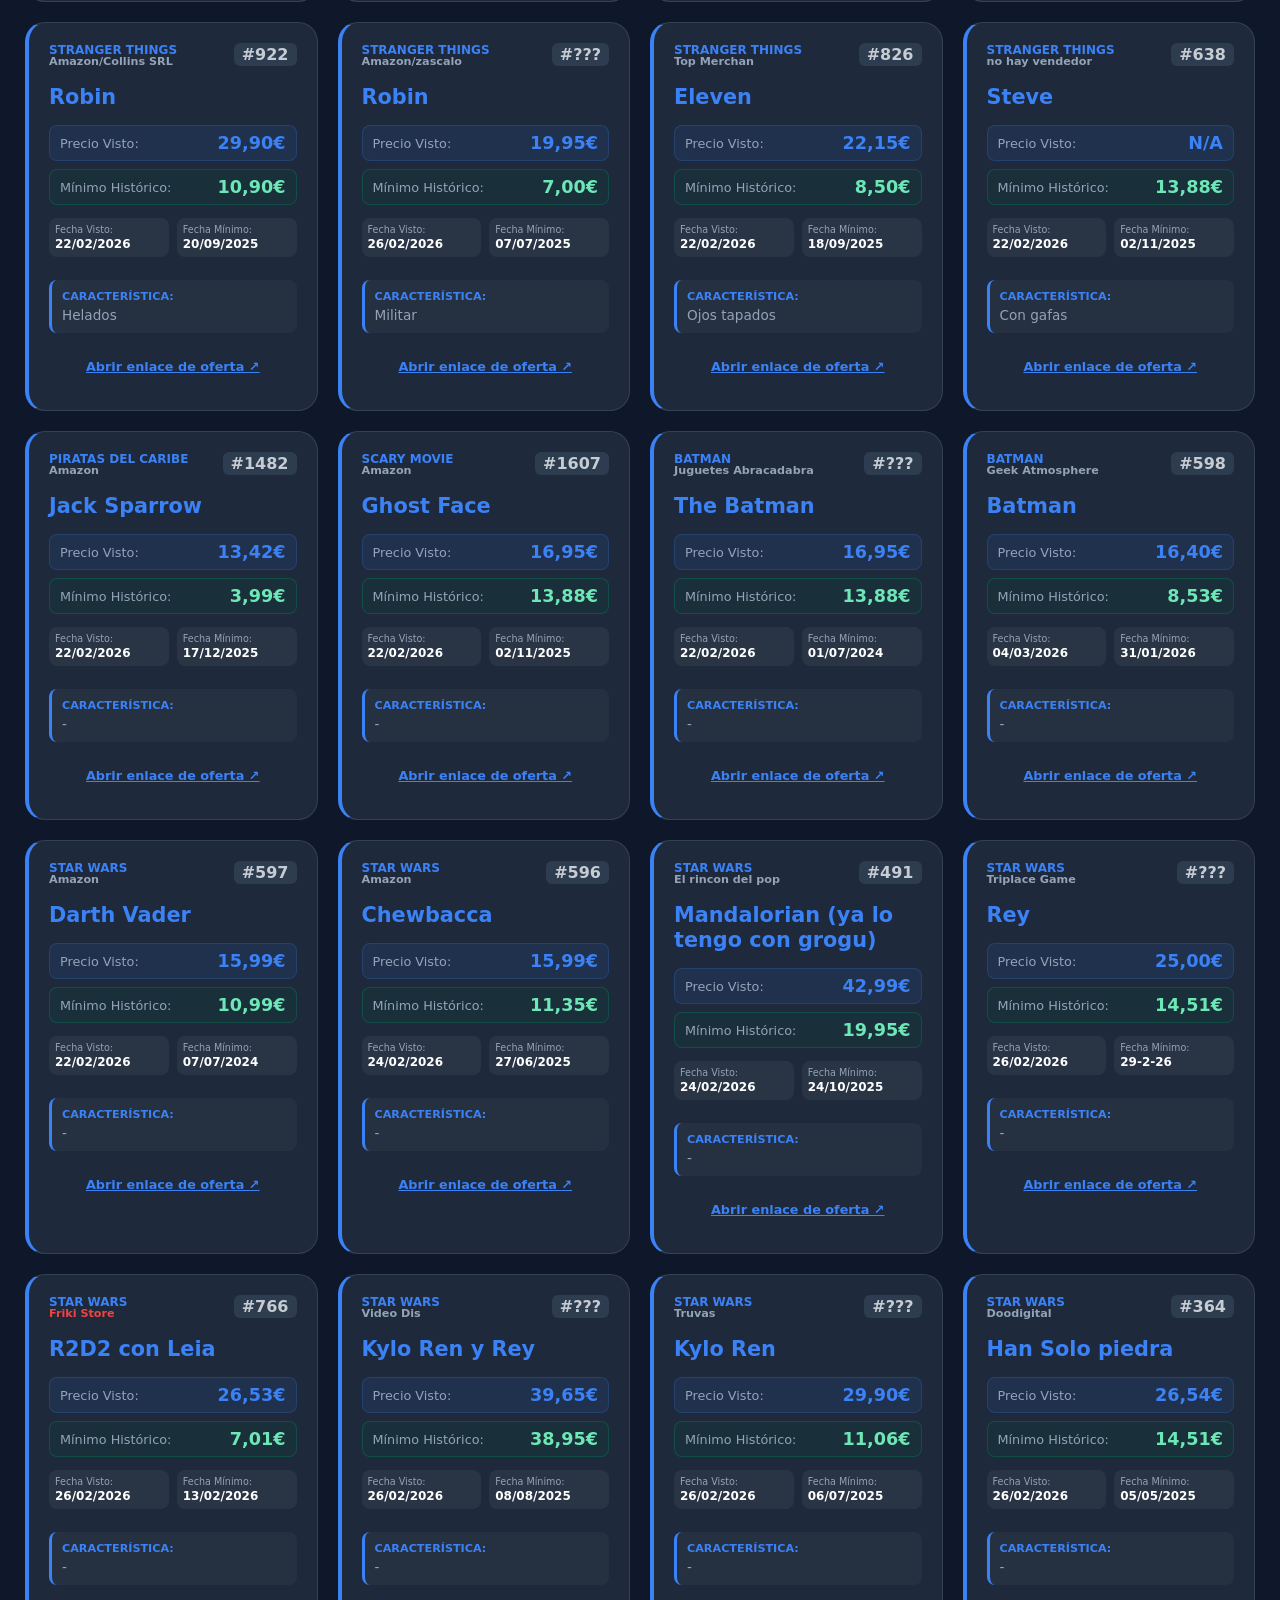
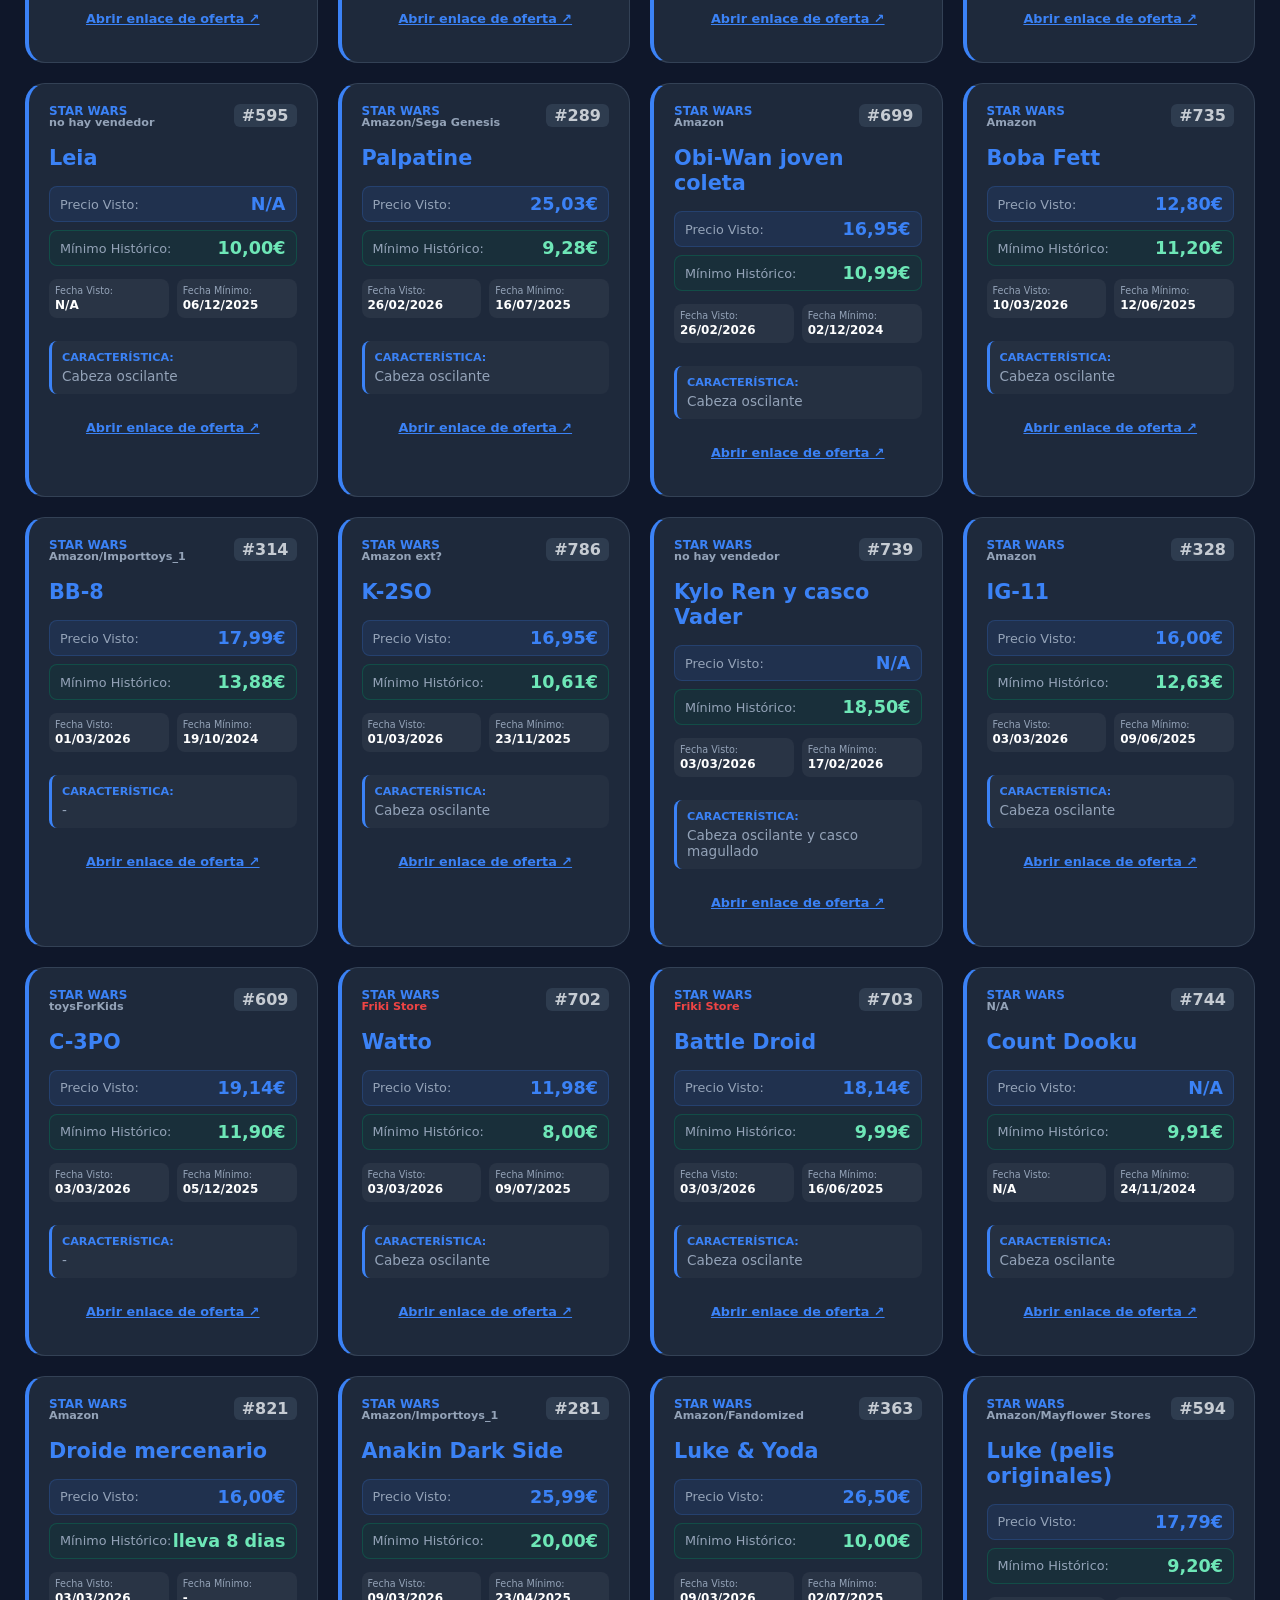
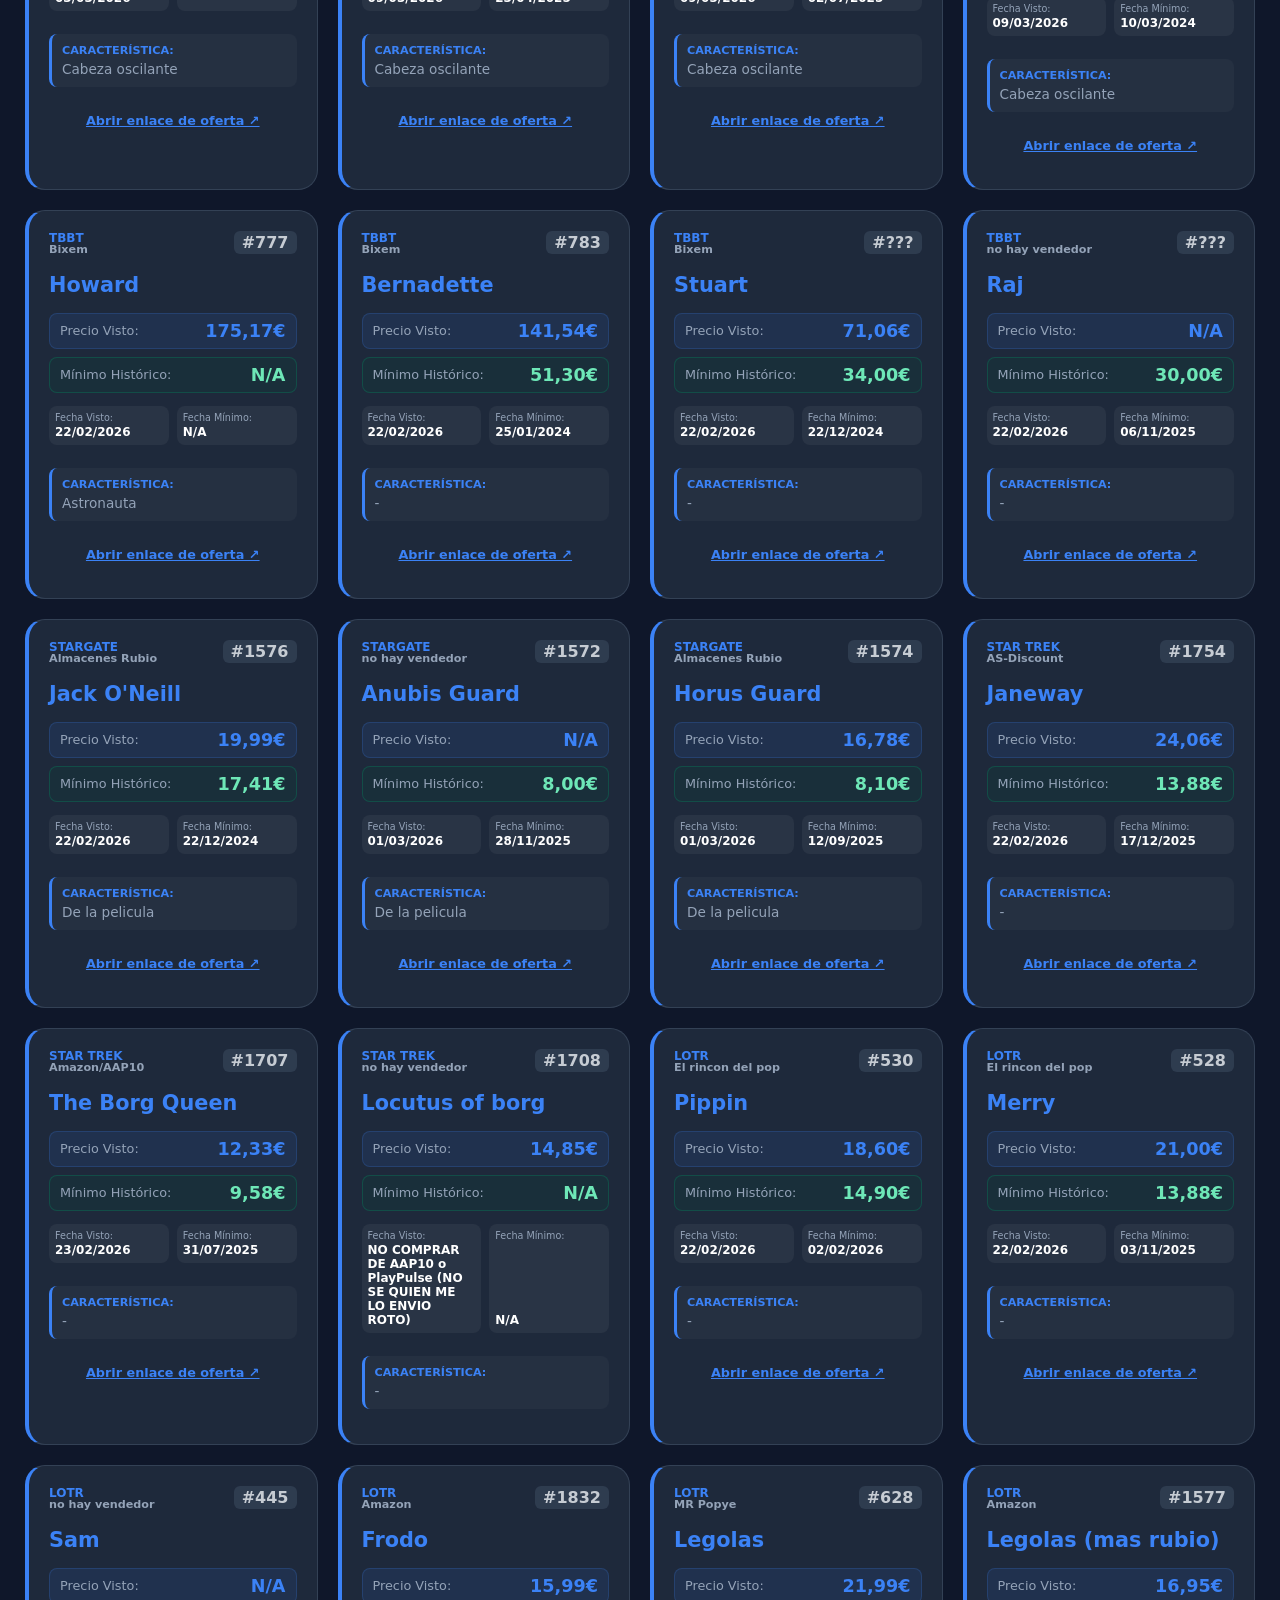
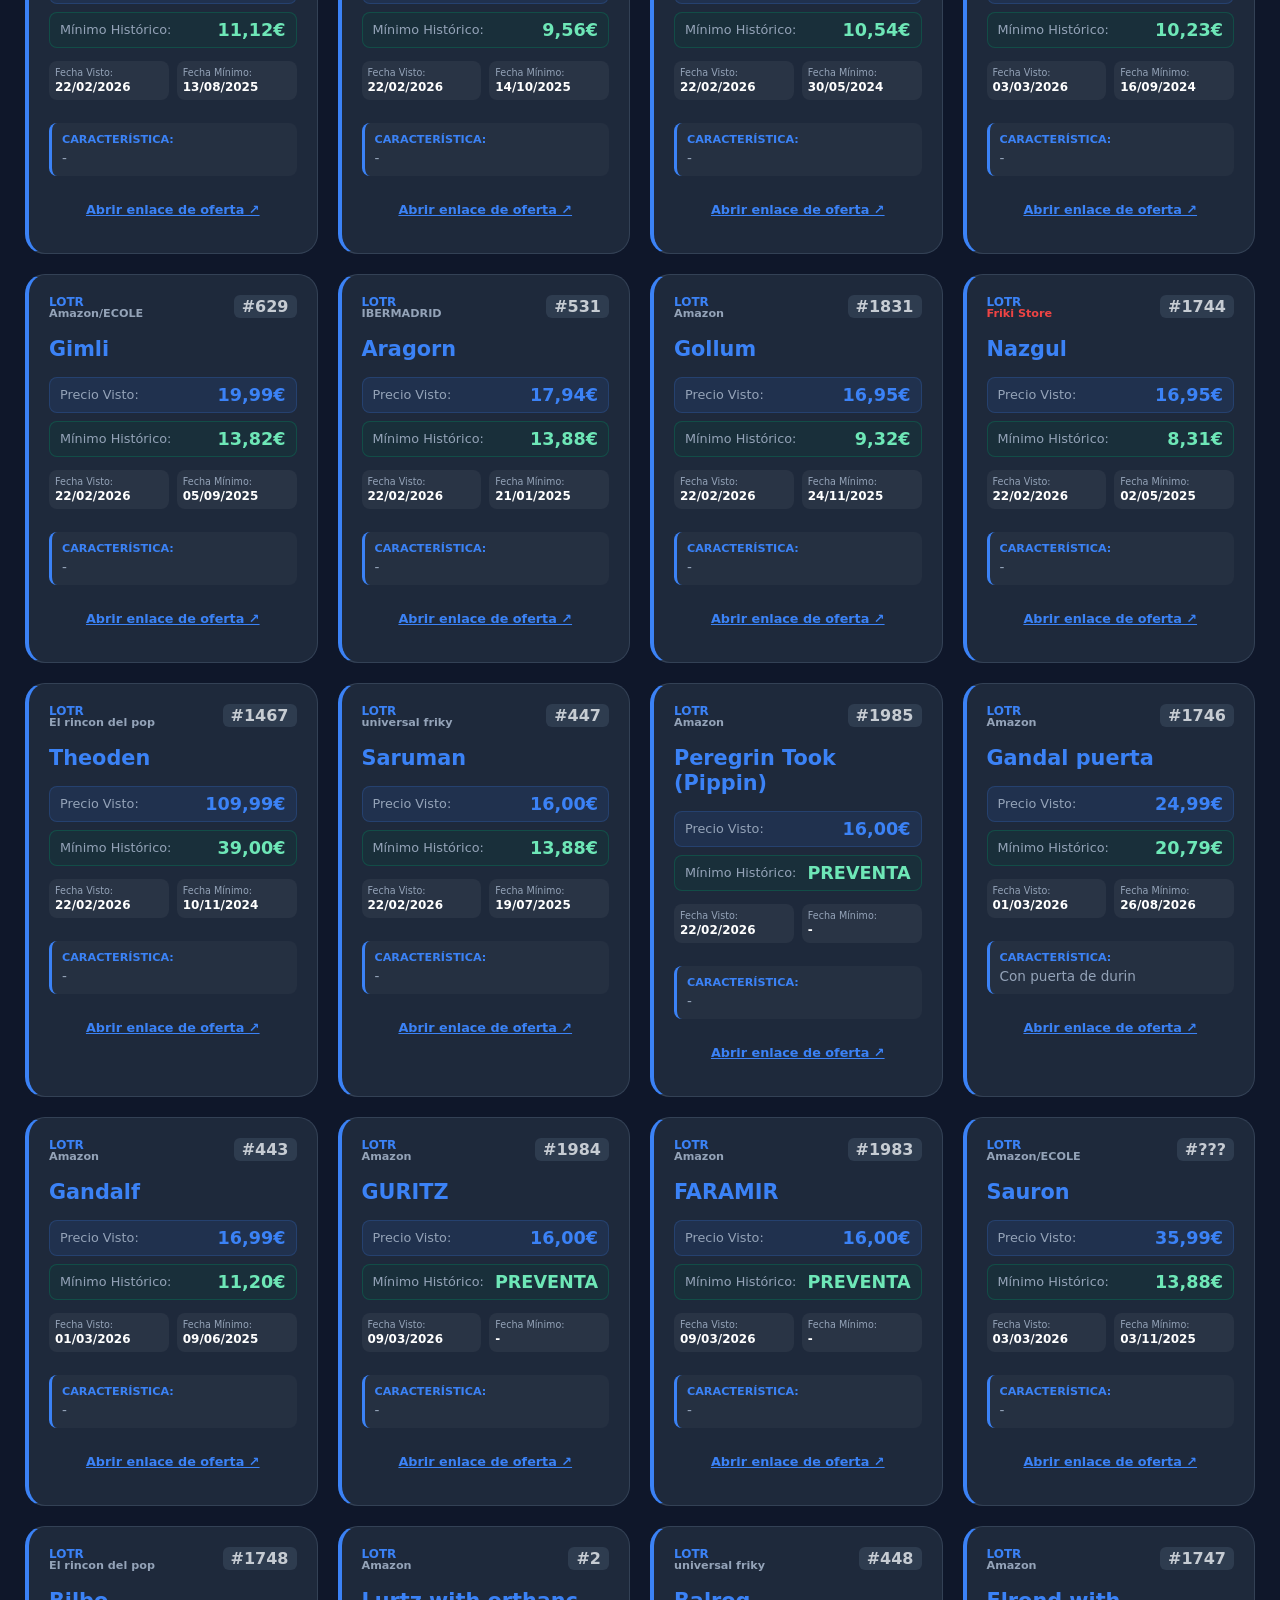
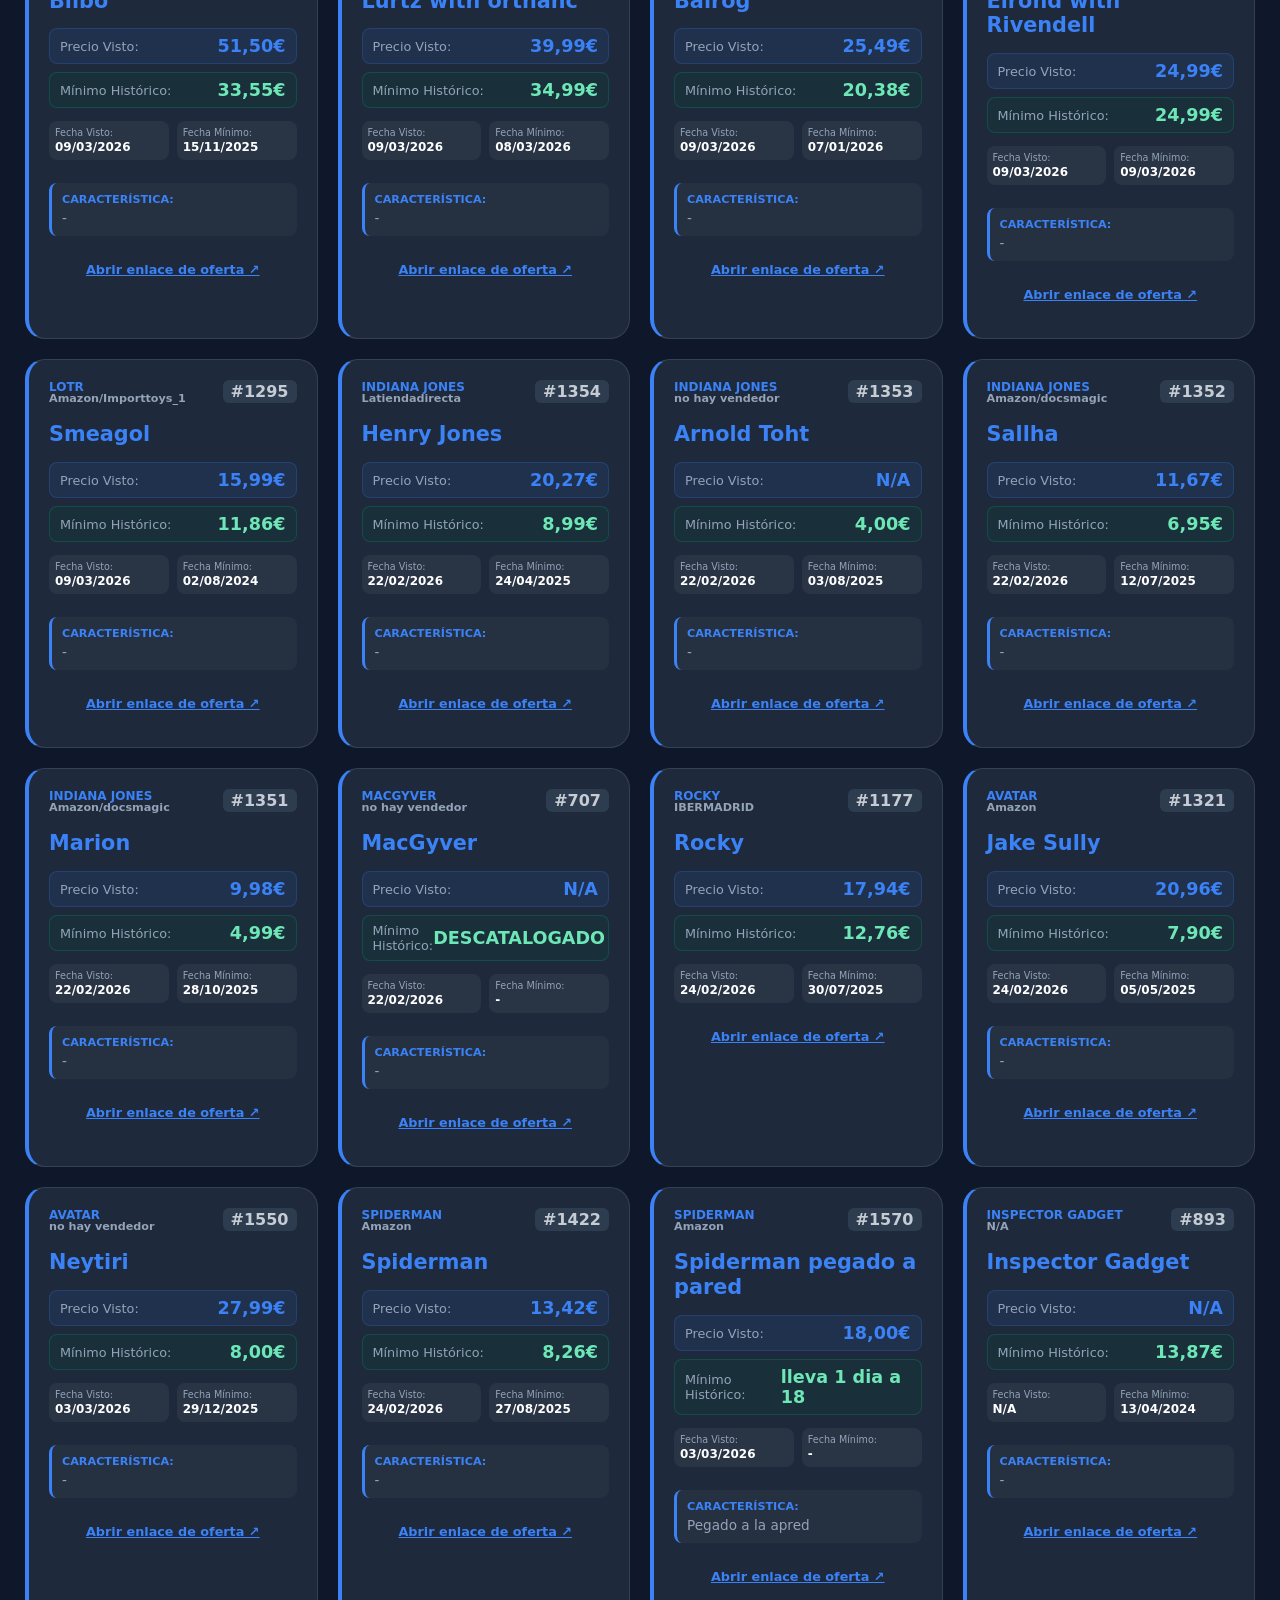
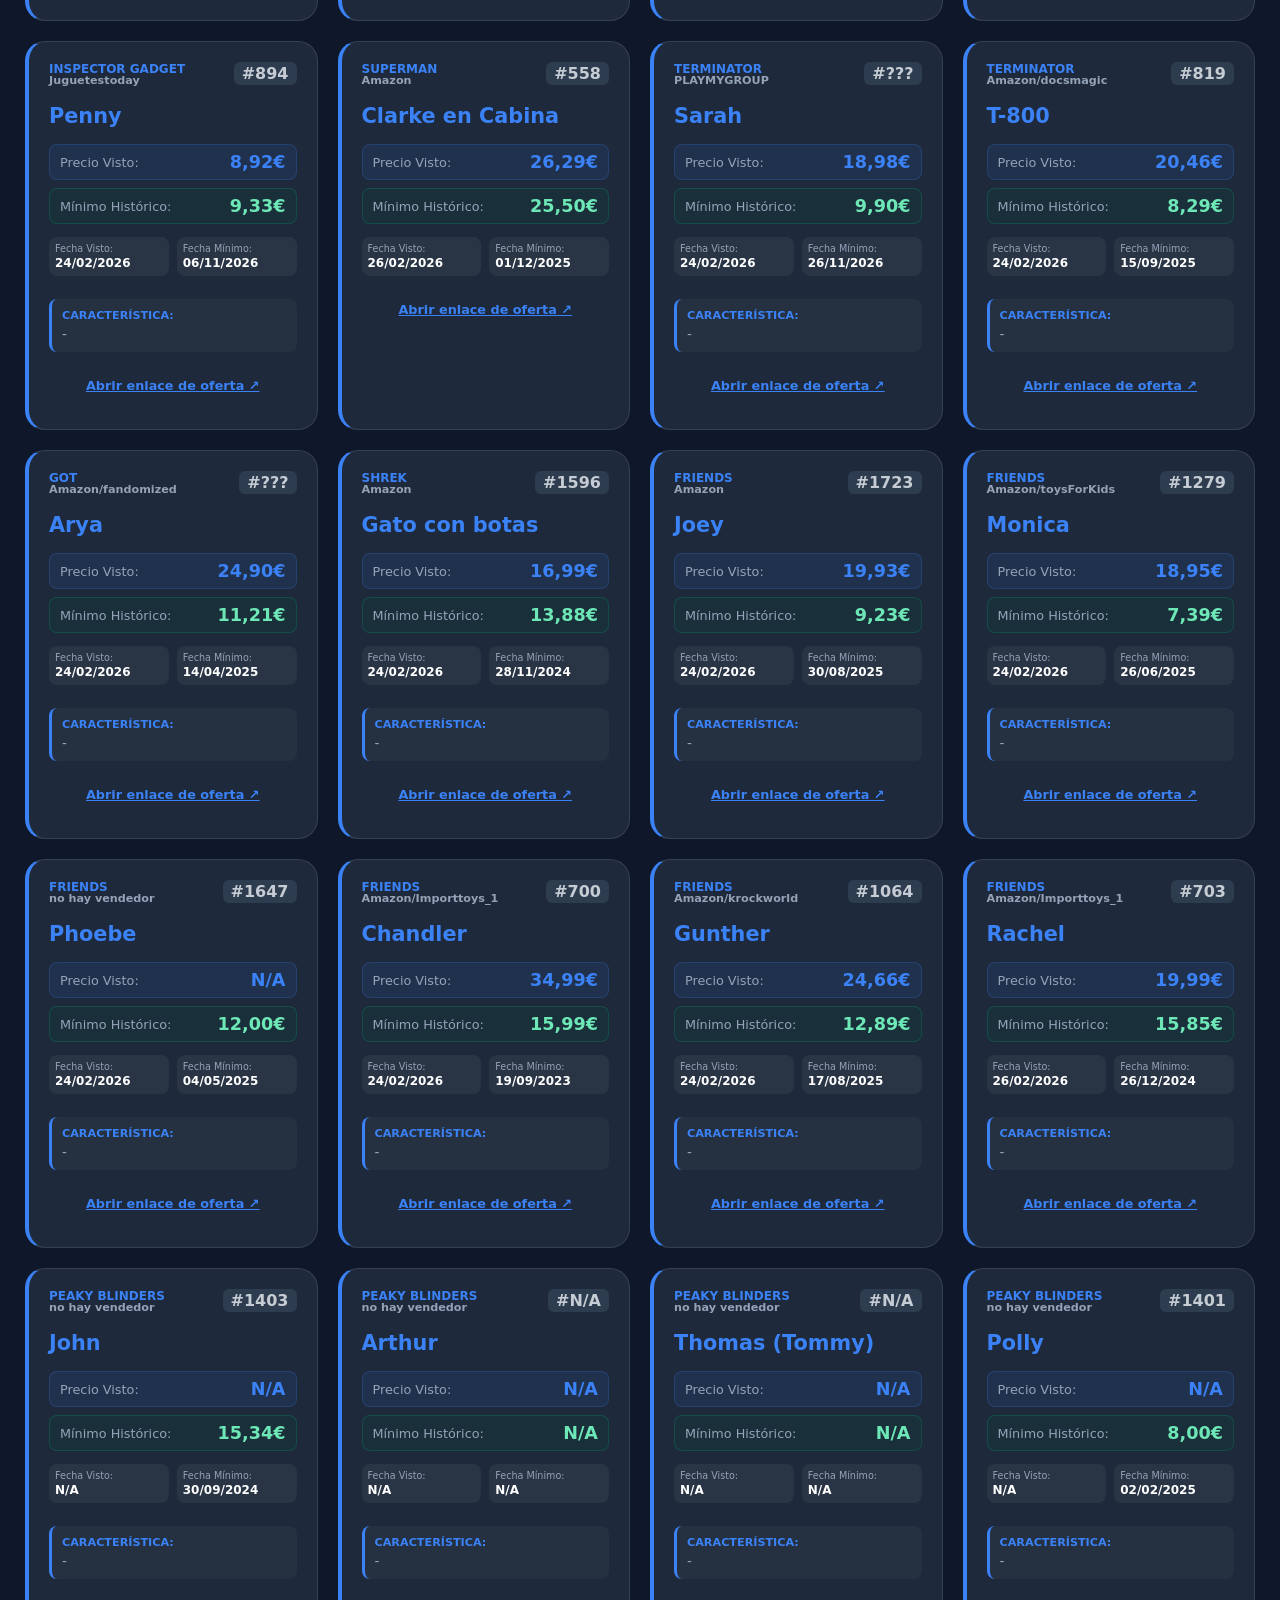
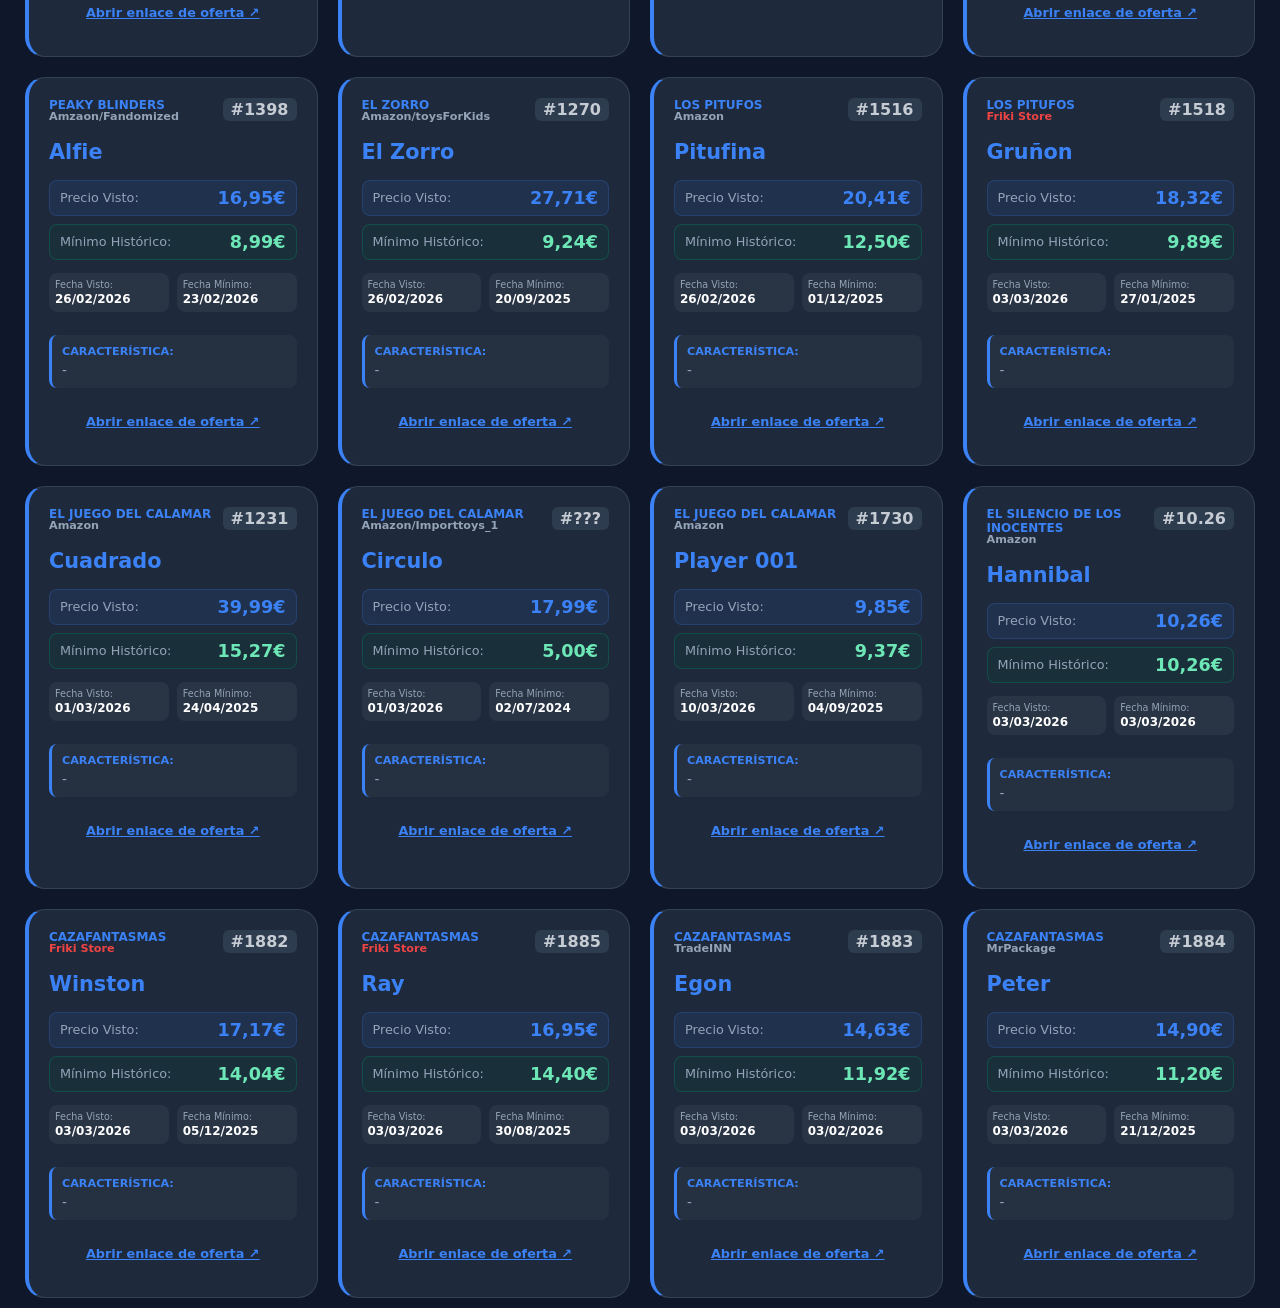
==== commit f158b882: "Update monitorizacion.html" ====
--- a/monitorizacion.html
+++ b/monitorizacion.html
@@ -79,6 +79,7 @@
     <h1>
         <img src="imagenes/funkoLogo.png" alt="Logo" class="header-logo"> 
     </h1>
+    <div id="contador" class="stats-container"></div>
 </header>
 
 <div class="controls">
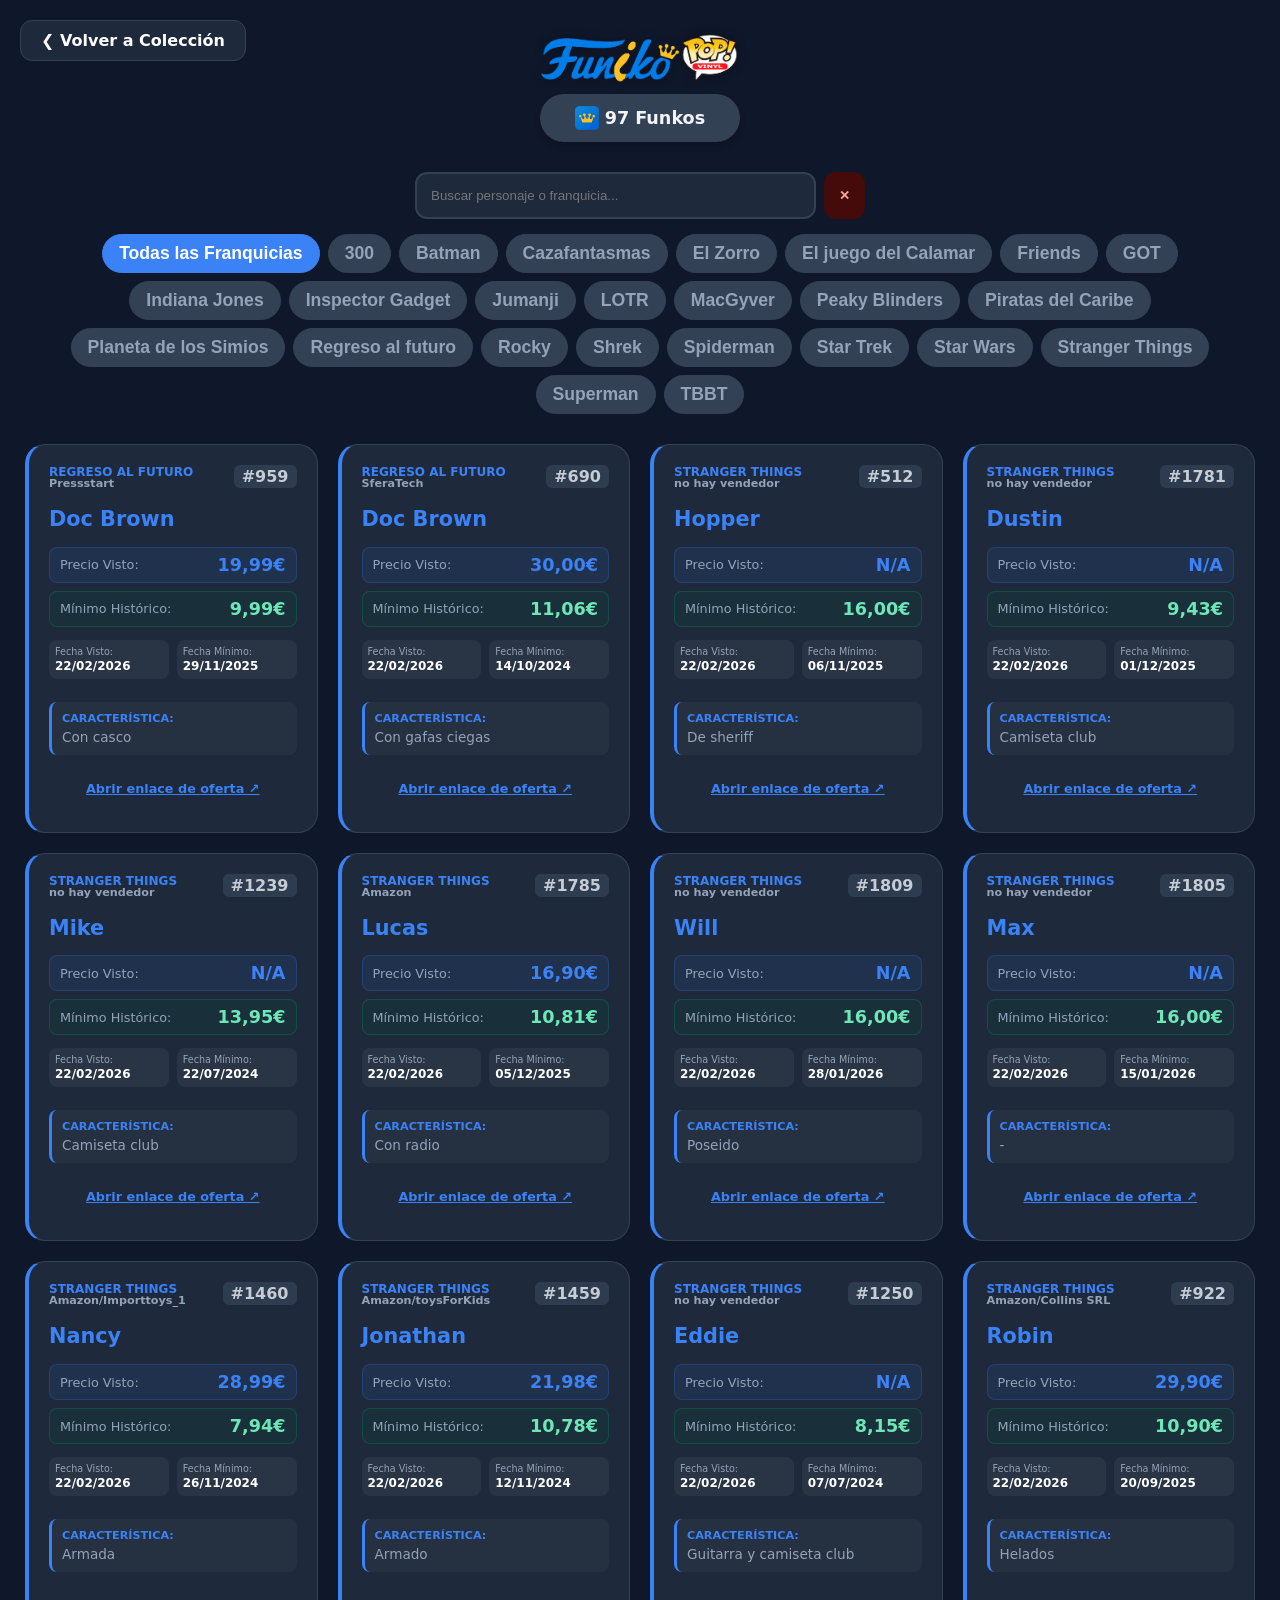
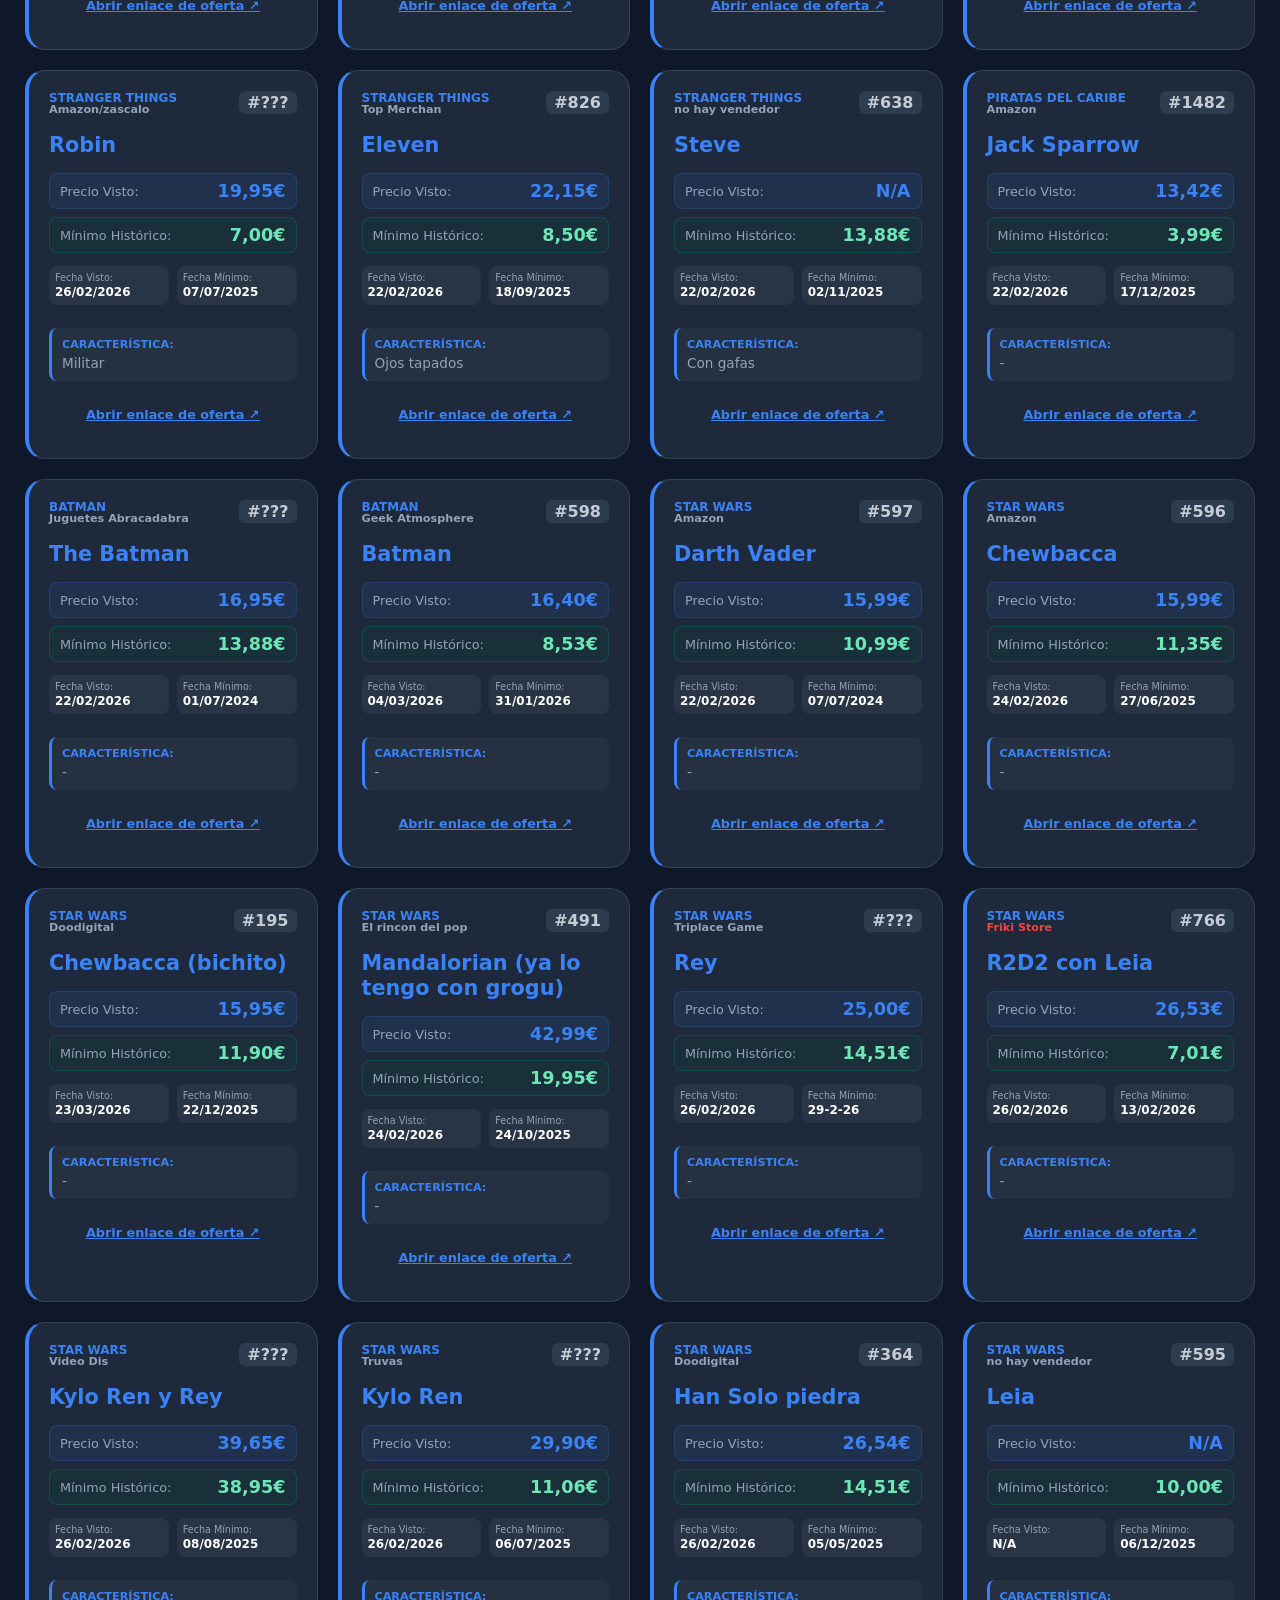
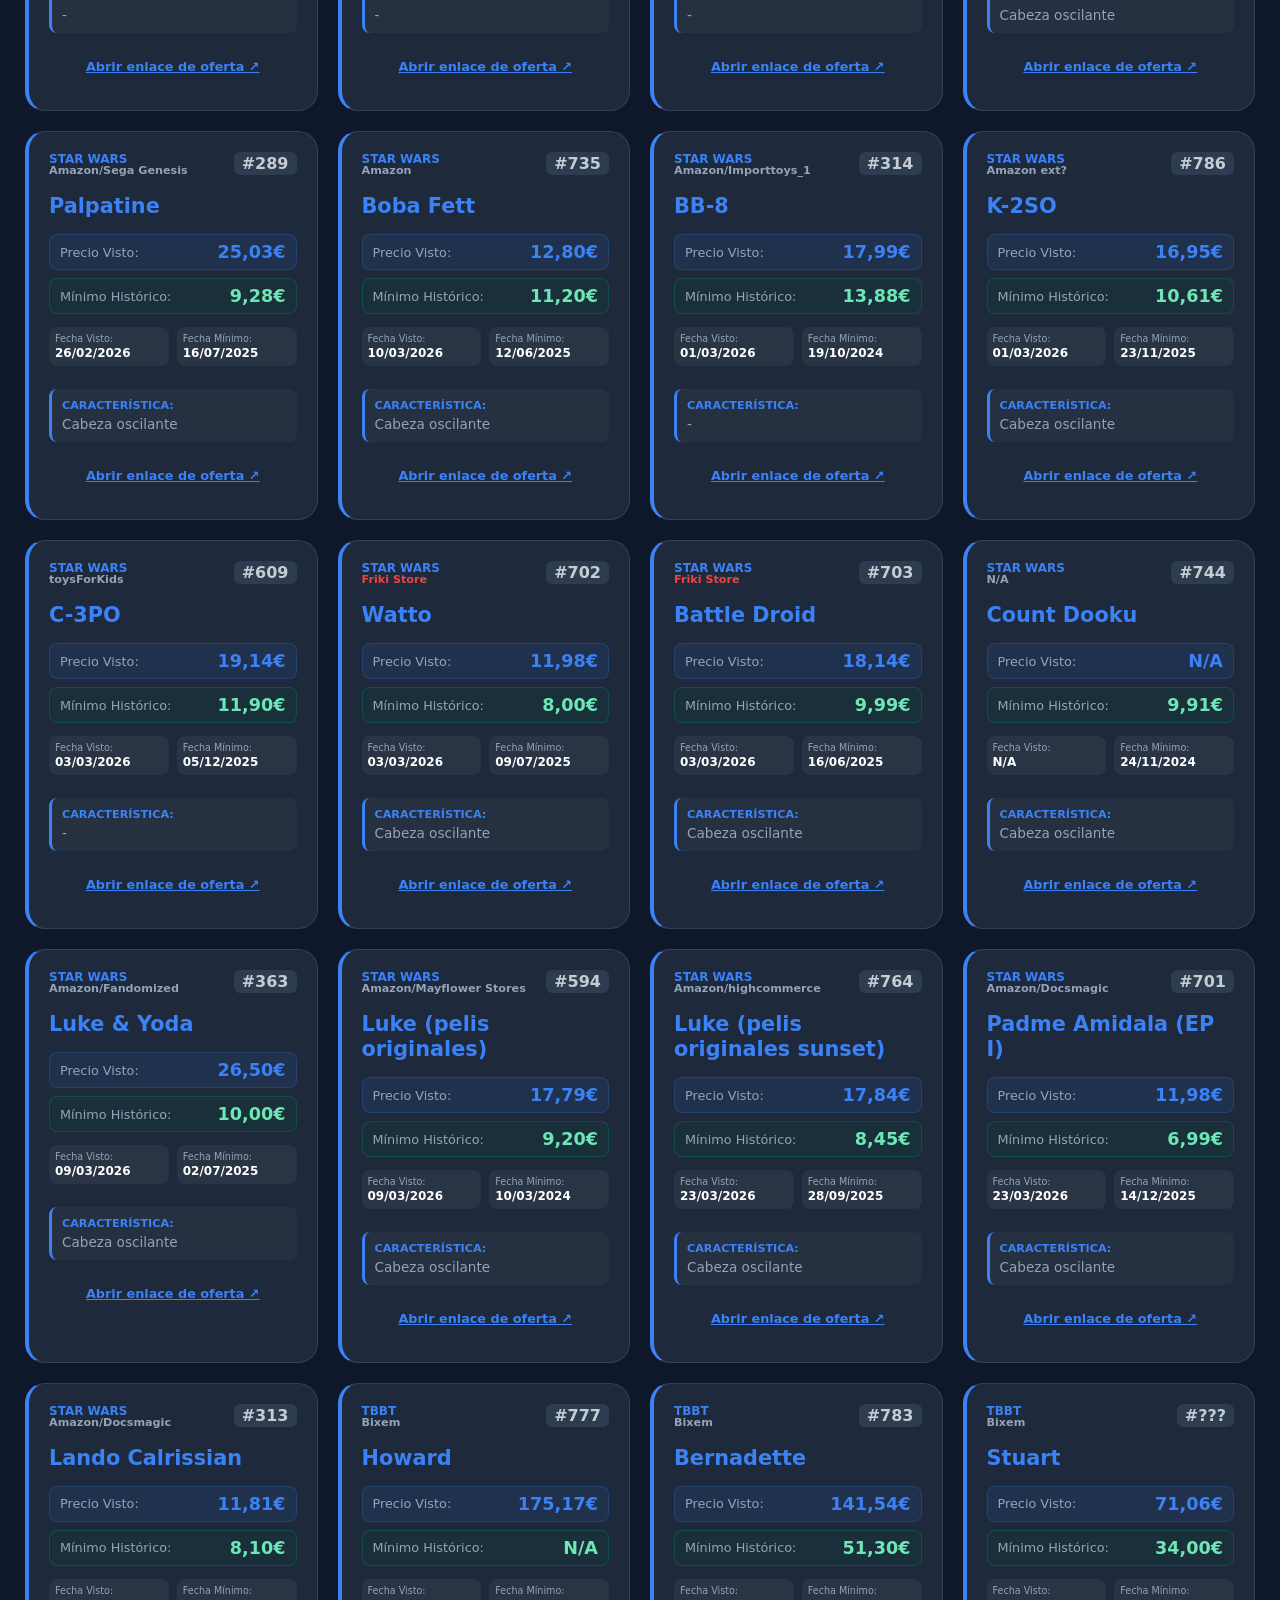
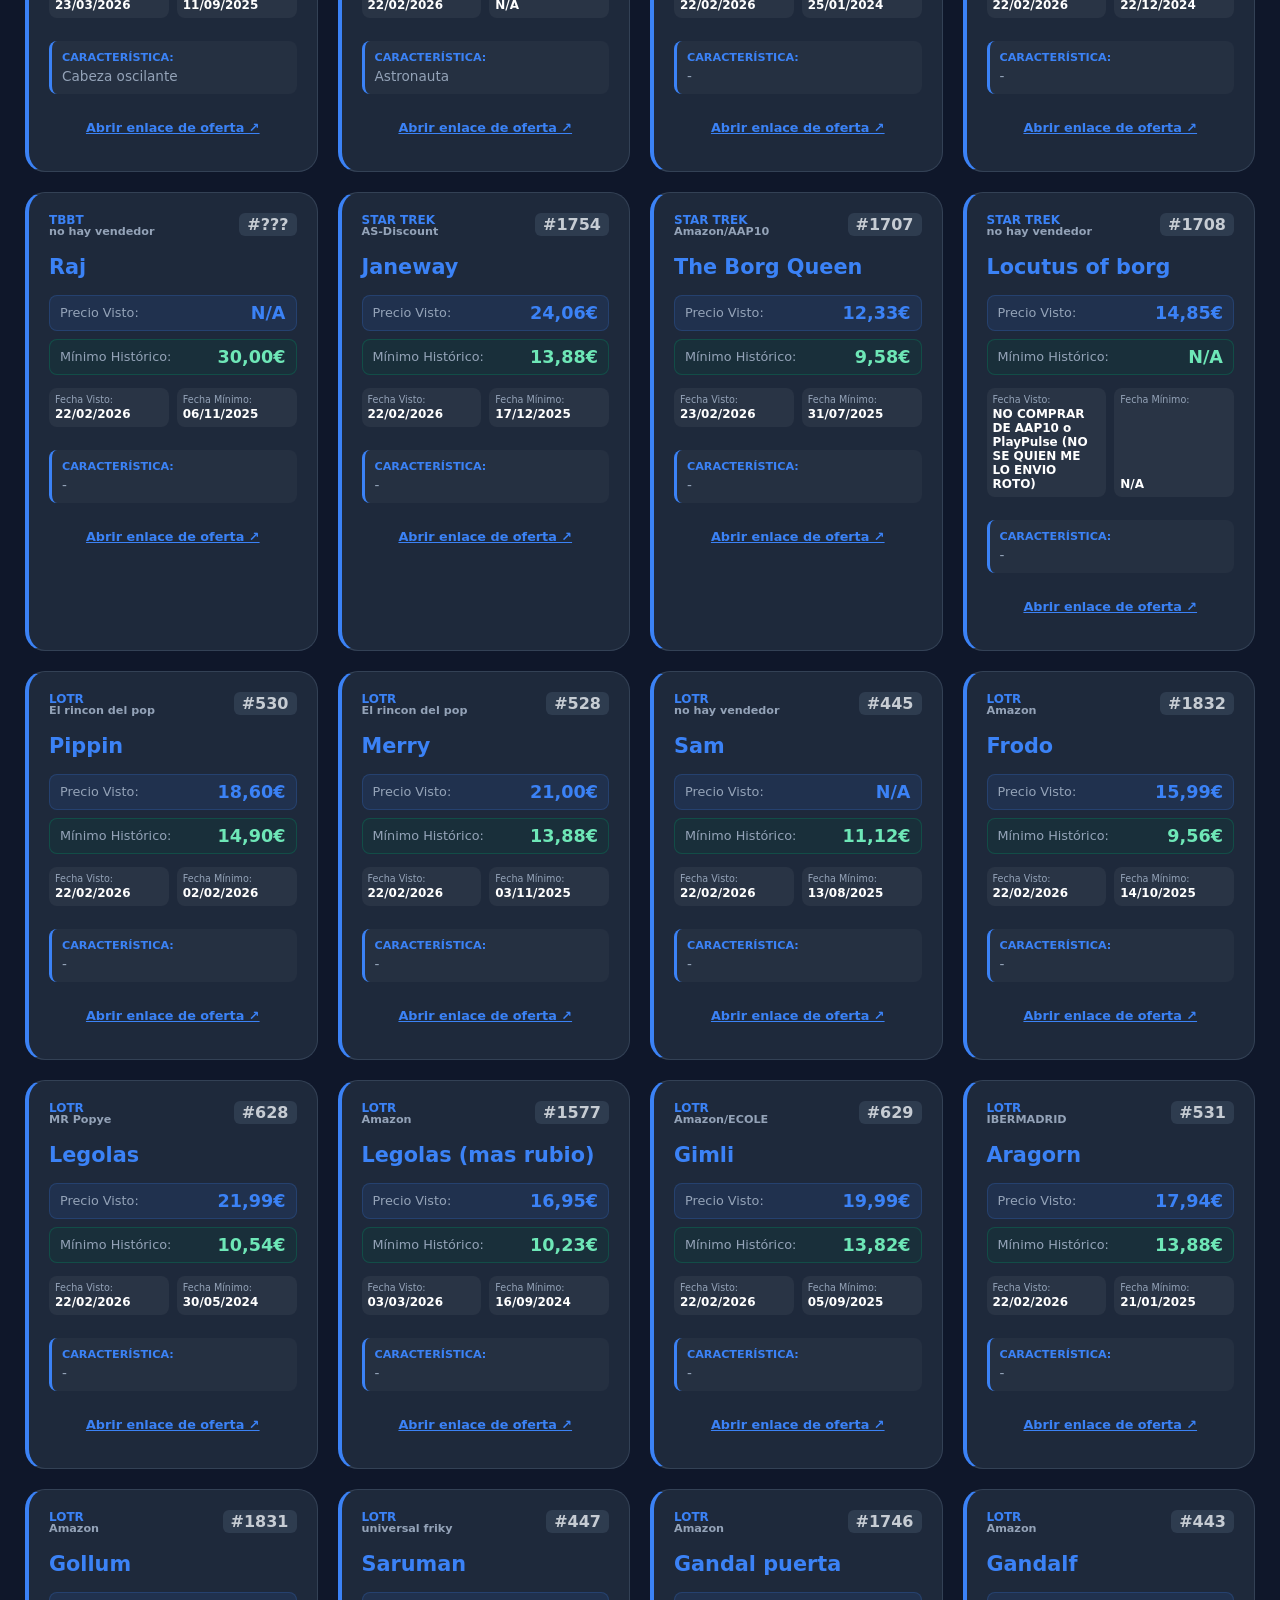
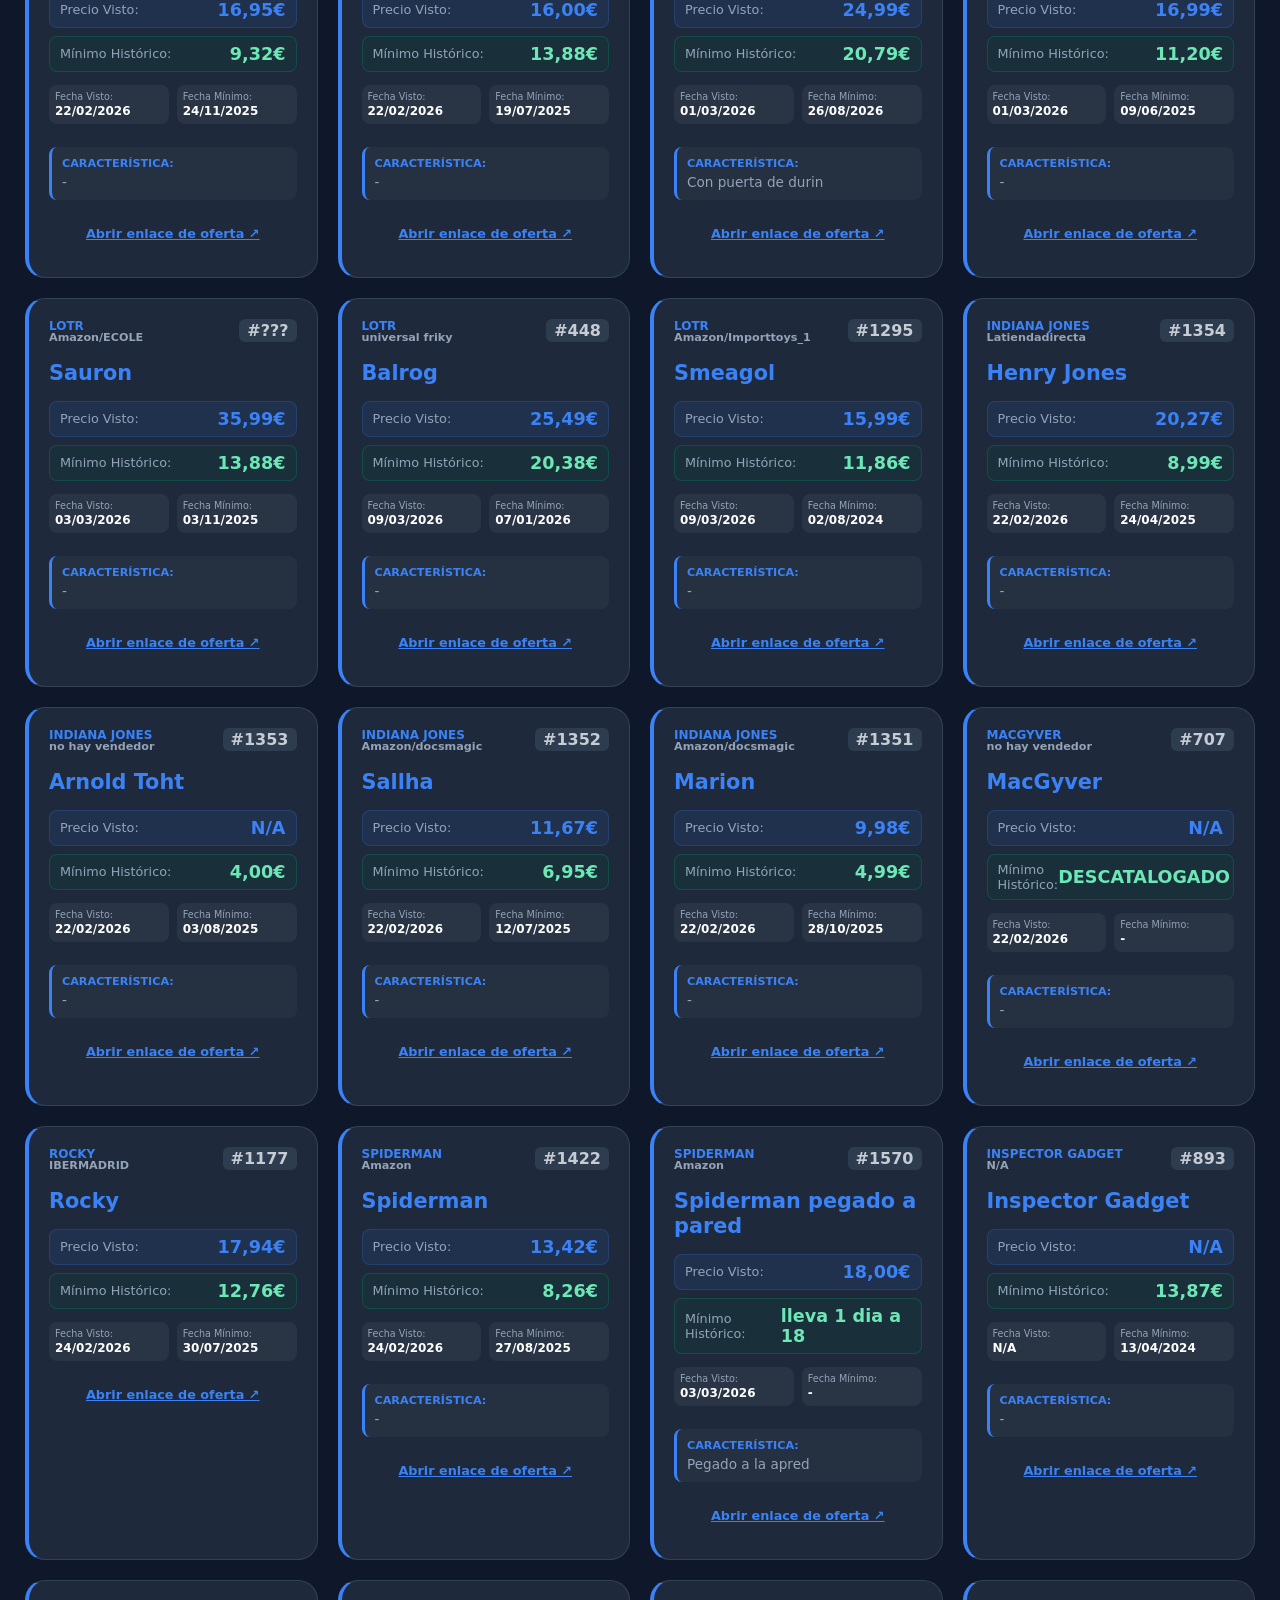
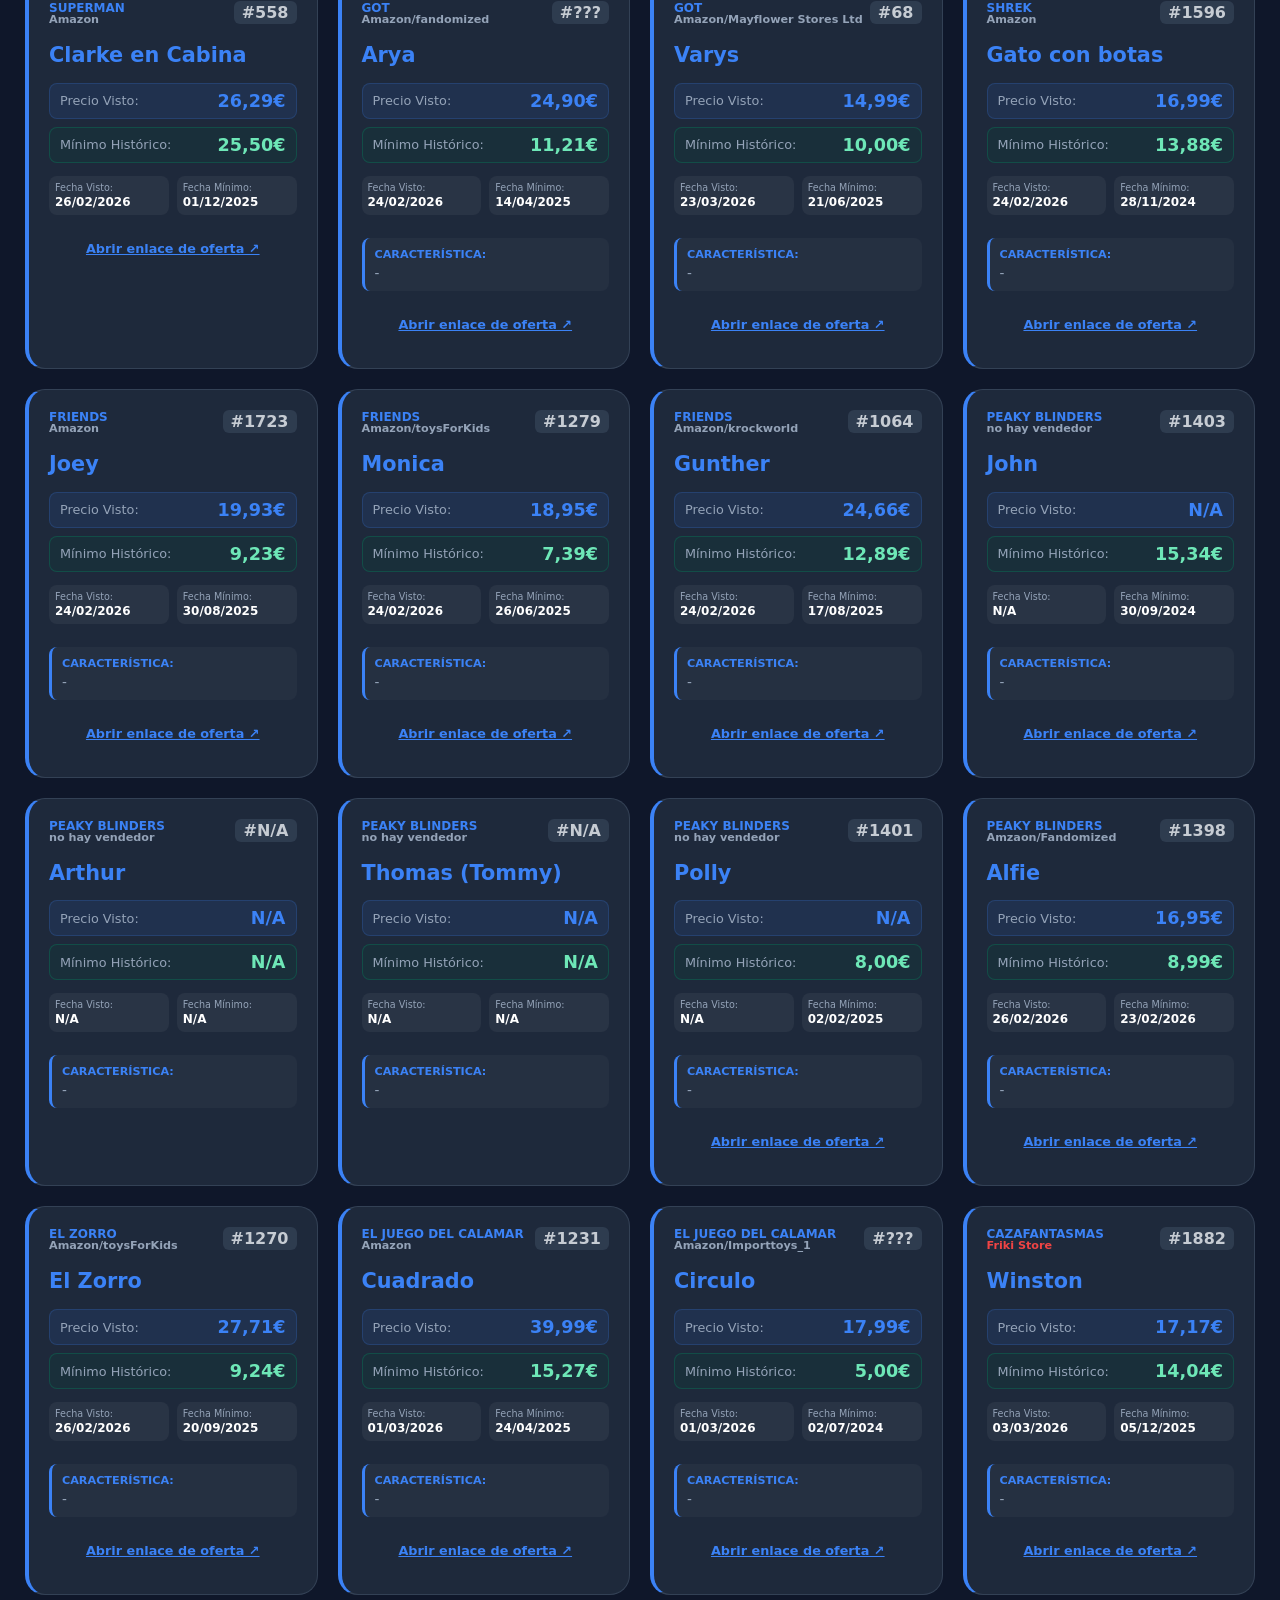
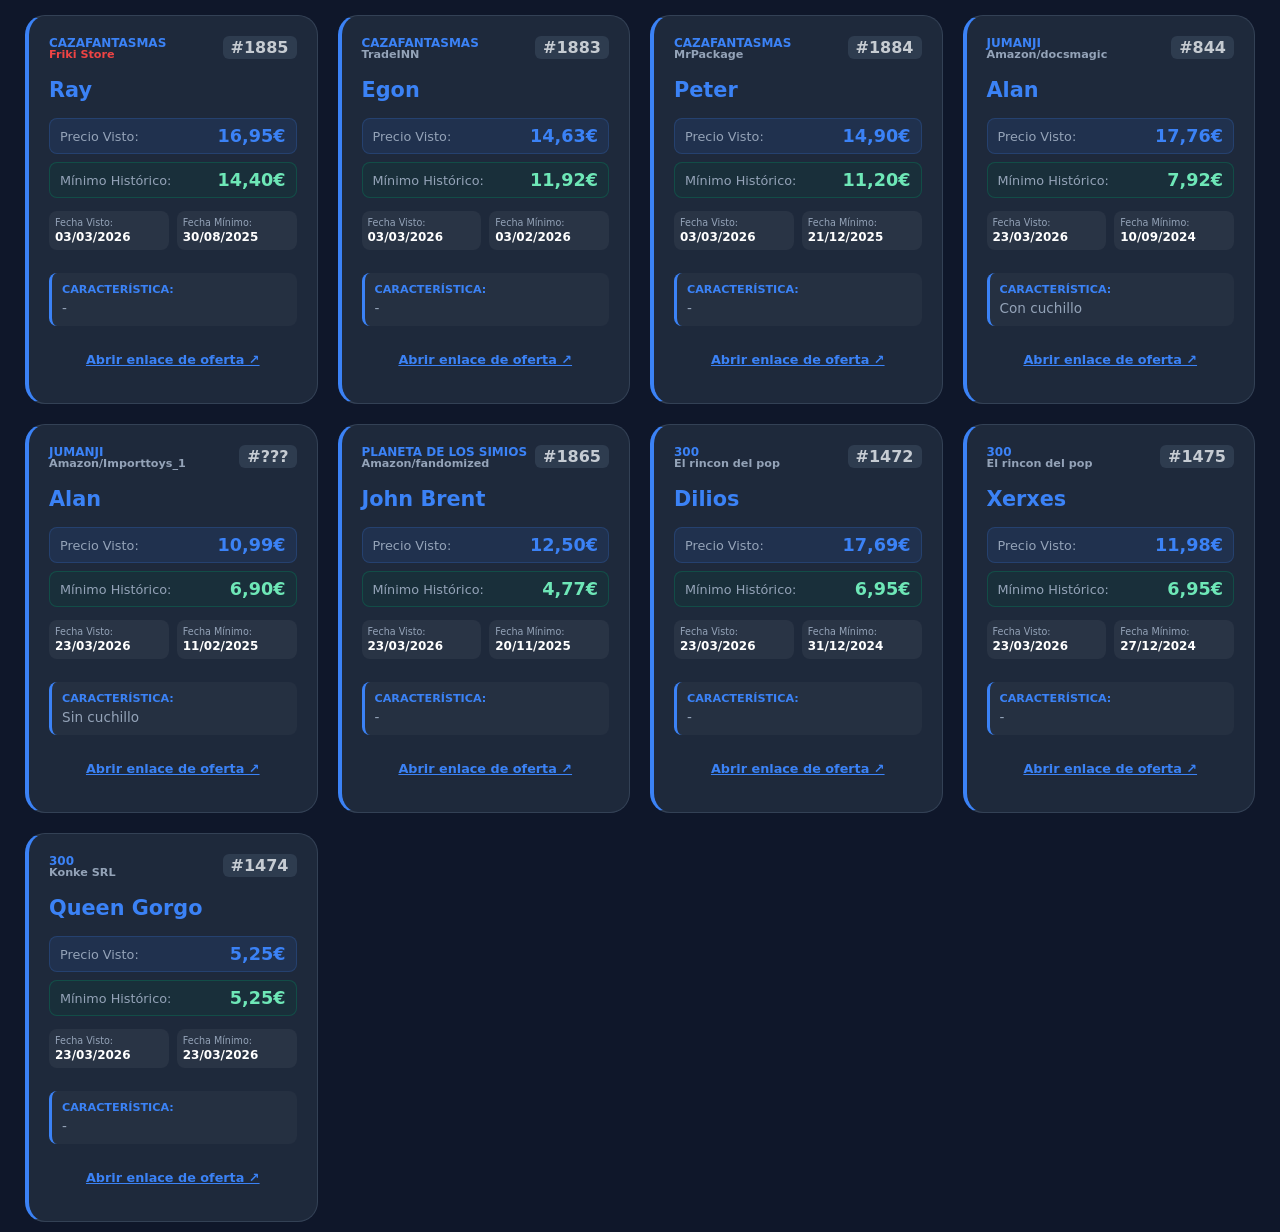
==== commit 103caece: "Update monitorizacion.html" ====
--- a/monitorizacion.html
+++ b/monitorizacion.html
@@ -94,6 +94,16 @@
 
 <div class="grid monitor-grid" id="monitor-grid"></div>
 
+<!-- Modal de Contraseña -->
+<div id="passwordModal">
+    <div class="password-content">
+        <h2>Modo Privado</h2>
+        <p style="margin-bottom: 20px; color: var(--muted);">Introduce la contraseña para ver estadísticas y precios.</p>
+        <input type="password" id="passwordInput" placeholder="Contraseña...">
+        <button class="btn-unlock" onclick="verificarPassword()">Entrar</button>
+    </div>
+</div>
+
 <script src="monitorizacion.js?v=1.2"></script>
 </body>
 </html>
--- a/style.css
+++ b/style.css
@@ -200,3 +200,77 @@
     .close-lightbox { top: 10px; right: 10px; font-size: 1.5rem; background: rgba(0,0,0,0.4); border-radius: 50%; width: 35px; height: 35px; display: flex; align-items: center; justify-content: center; }
 }
 
+/* Modal de Contraseña */
+#passwordModal {
+    display: none;
+    position: fixed;
+    z-index: 10000;
+    left: 0;
+    top: 0;
+    width: 100%;
+    height: 100%;
+    background-color: rgba(15, 23, 42, 0.95);
+    align-items: center;
+    justify-content: center;
+}
+
+.password-content {
+    background: var(--card);
+    padding: 30px;
+    border-radius: 20px;
+    border: 2px solid var(--border);
+    width: 90%;
+    max-width: 400px;
+    text-align: center;
+    box-shadow: 0 10px 25px rgba(0,0,0,0.5);
+}
+
+.password-content h2 {
+    margin-bottom: 20px;
+    color: var(--primary);
+}
+
+.password-content input {
+    width: 100%;
+    padding: 15px;
+    margin-bottom: 20px;
+    background: var(--bg);
+    border: 2px solid var(--border);
+    border-radius: 12px;
+    color: white;
+    font-size: 1.2rem;
+    text-align: center;
+    outline: none;
+}
+
+.password-content .btn-unlock {
+    width: 100%;
+    padding: 15px;
+    background: var(--primary);
+    color: white;
+    border: none;
+    border-radius: 12px;
+    font-size: 1.1rem;
+    font-weight: bold;
+    cursor: pointer;
+    transition: transform 0.2s;
+}
+
+.password-content .btn-unlock:active {
+    transform: scale(0.95);
+}
+
+.password-content .btn-skip {
+    margin-top: 15px;
+    background: transparent;
+    color: var(--muted);
+    border: none;
+    cursor: pointer;
+    font-size: 0.9rem;
+    text-decoration: underline;
+}
+
+@keyframes fadeInUp {
+    from { opacity: 0; transform: translateY(20px); }
+    to { opacity: 1; transform: translateY(0); }
+}
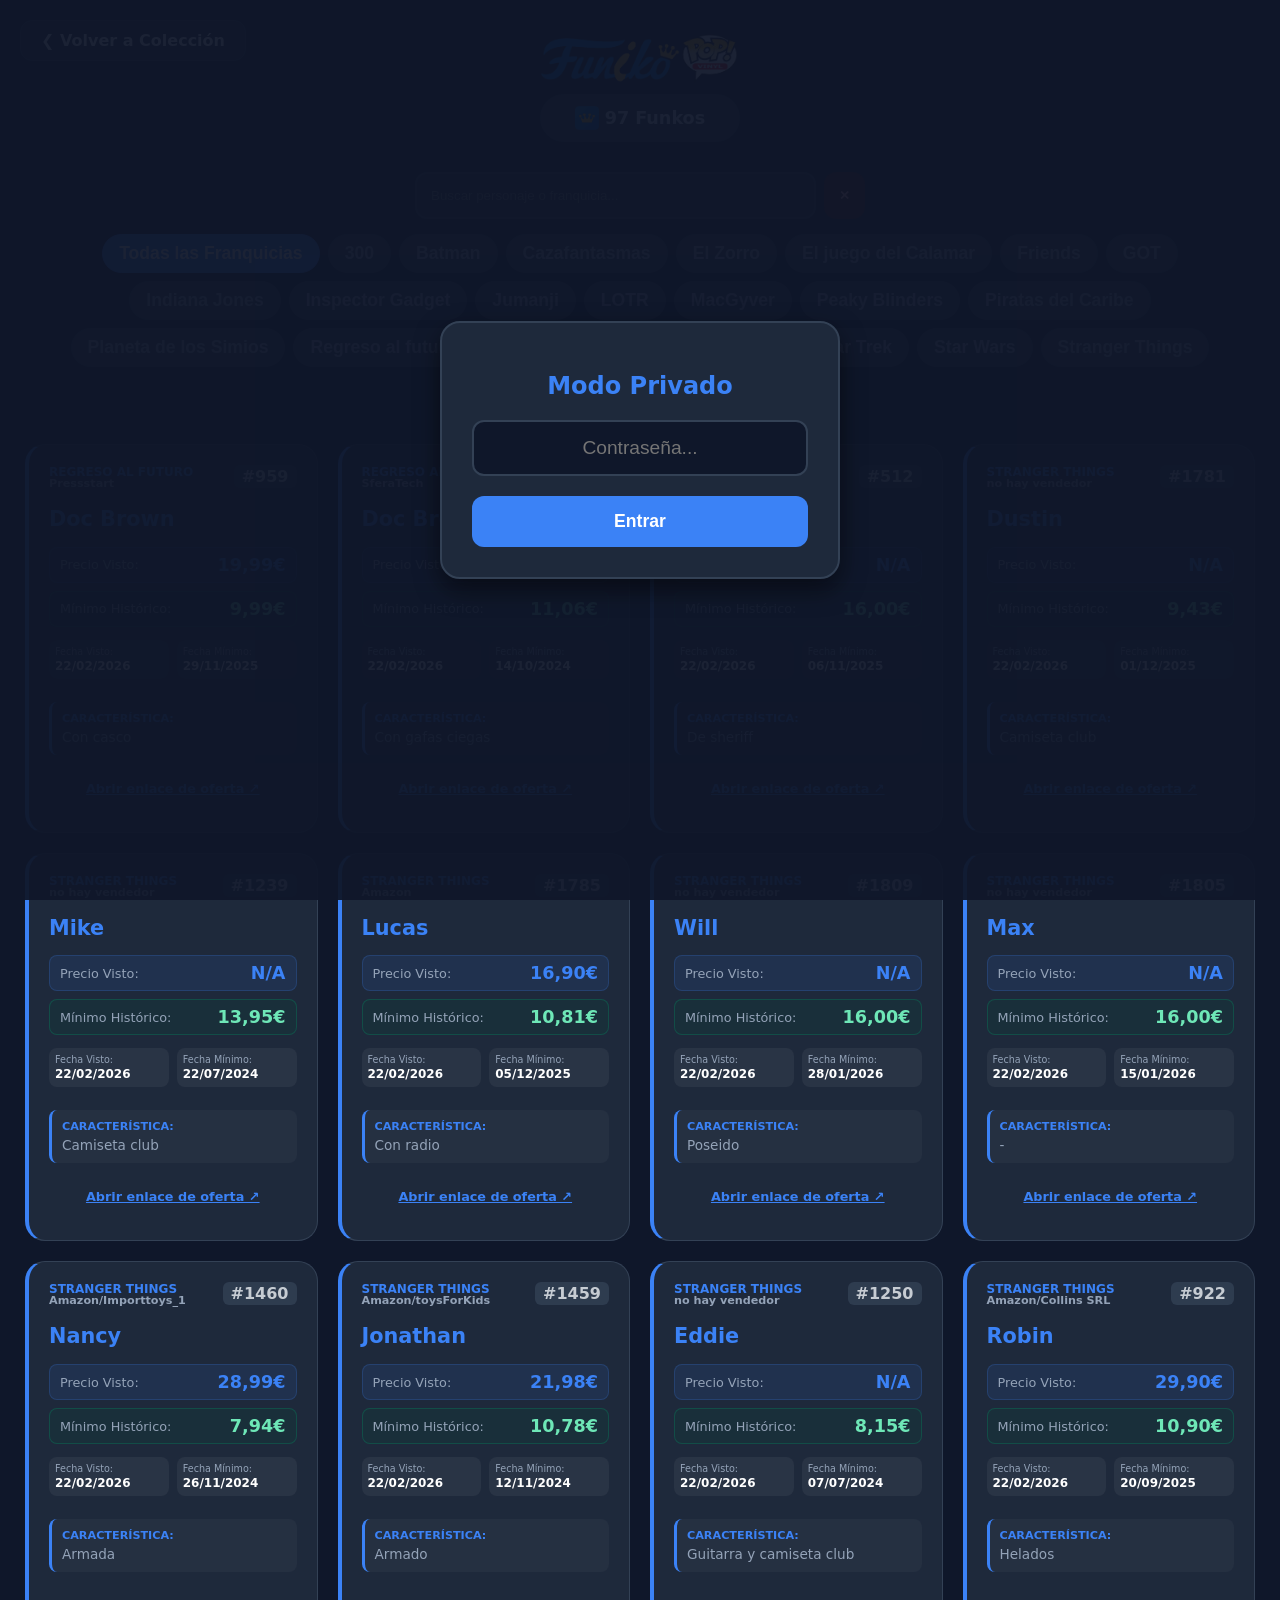
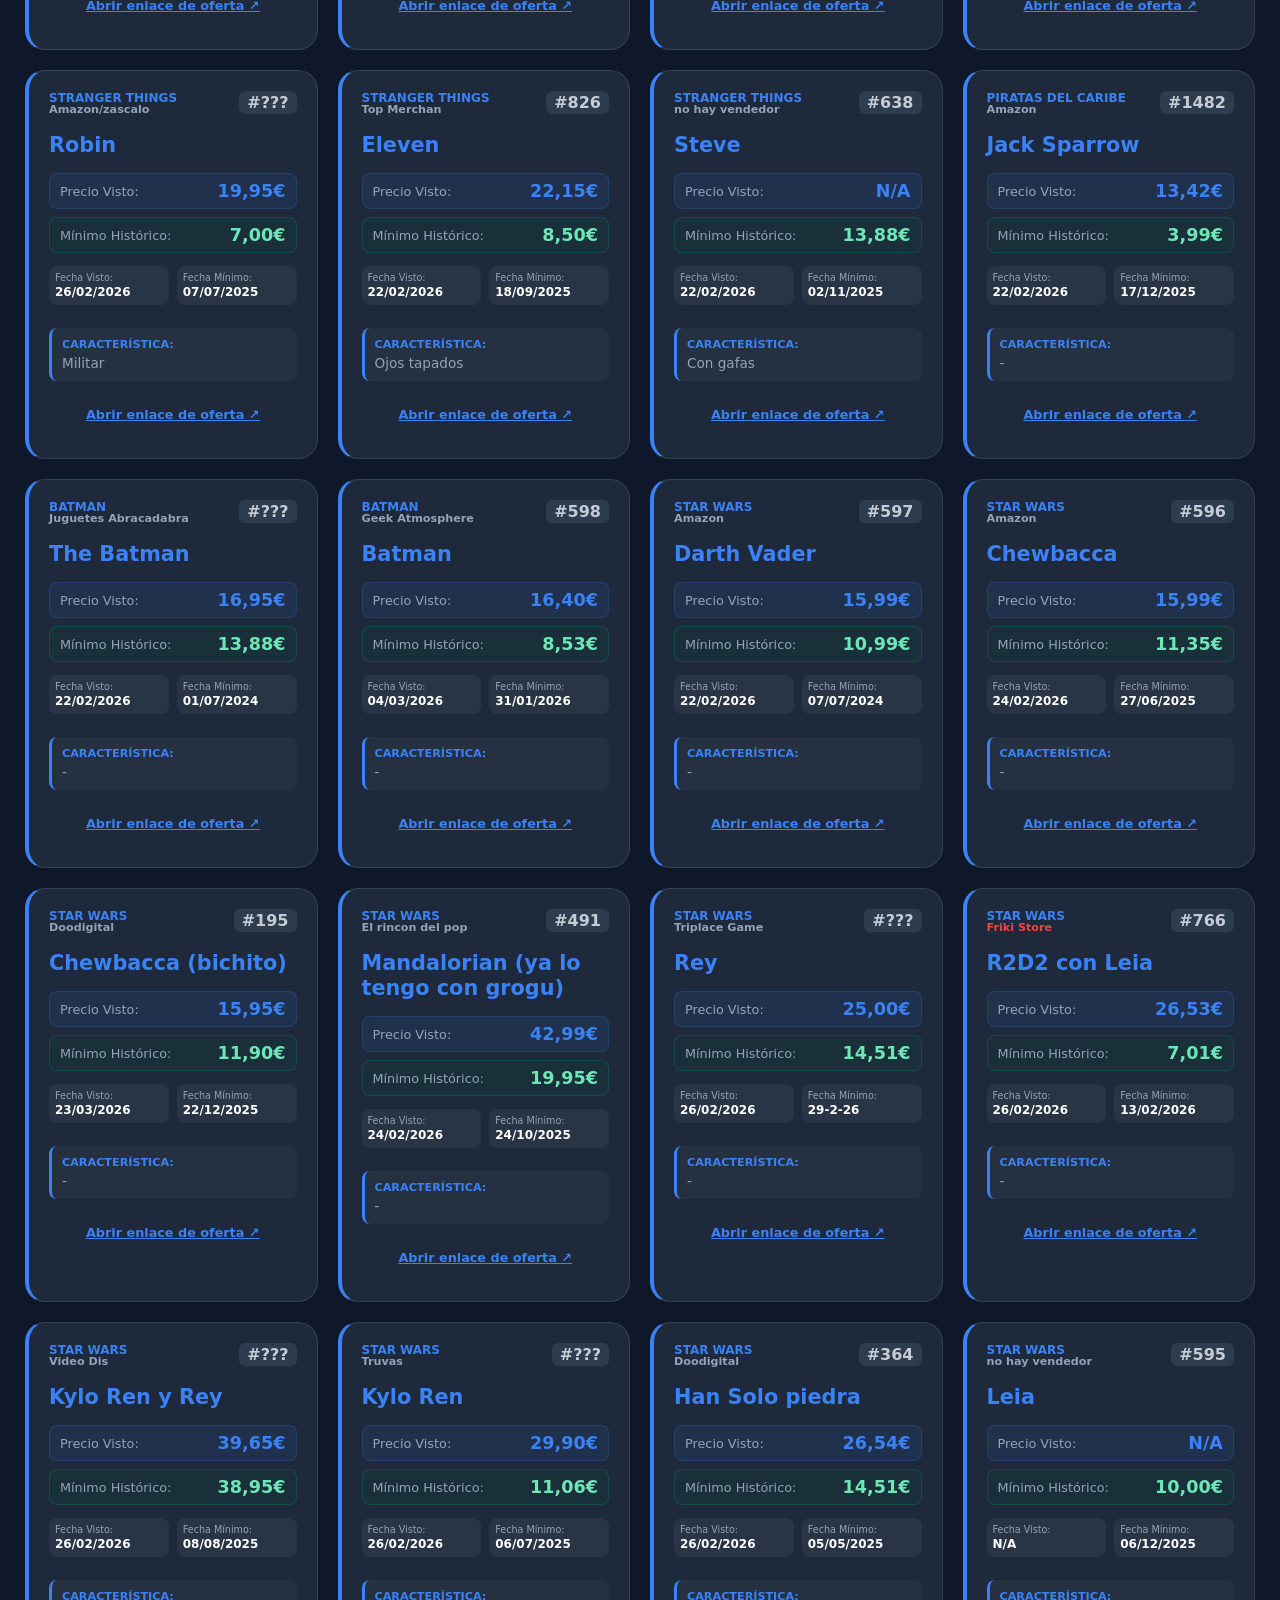
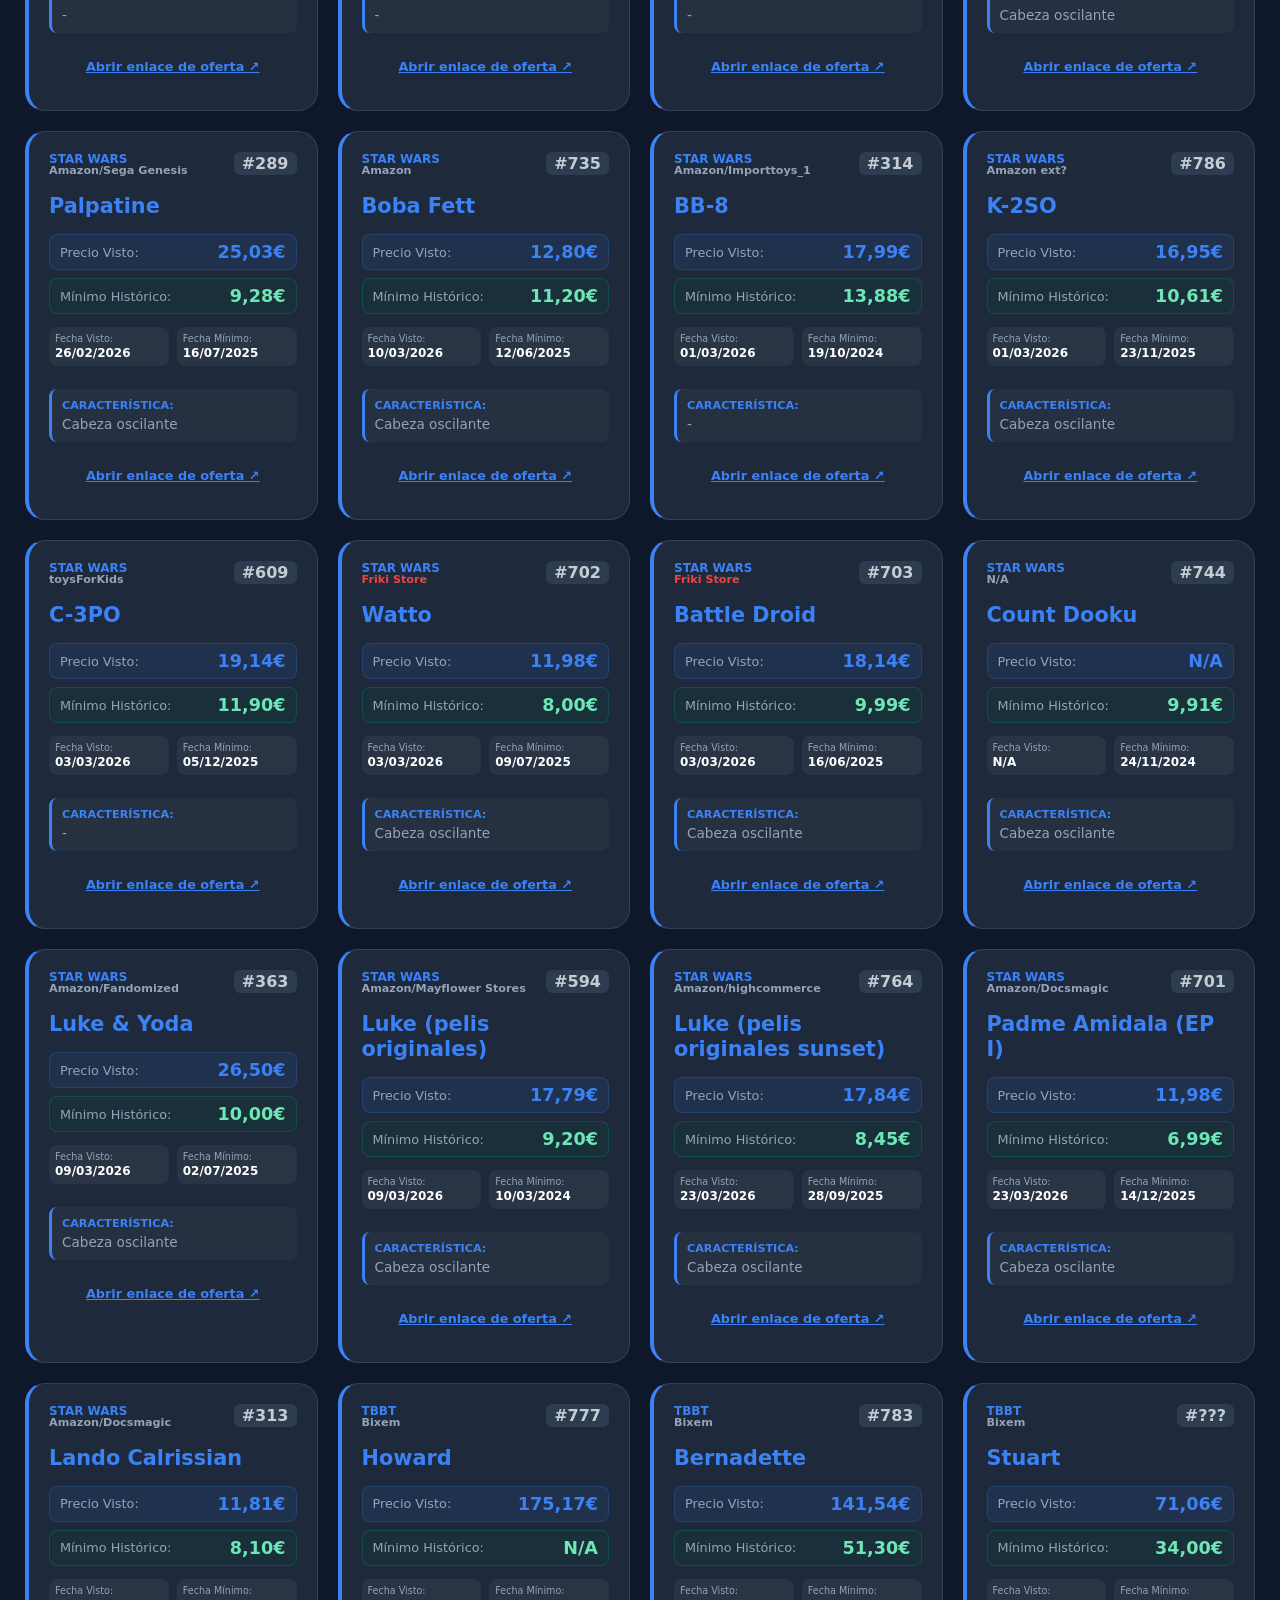
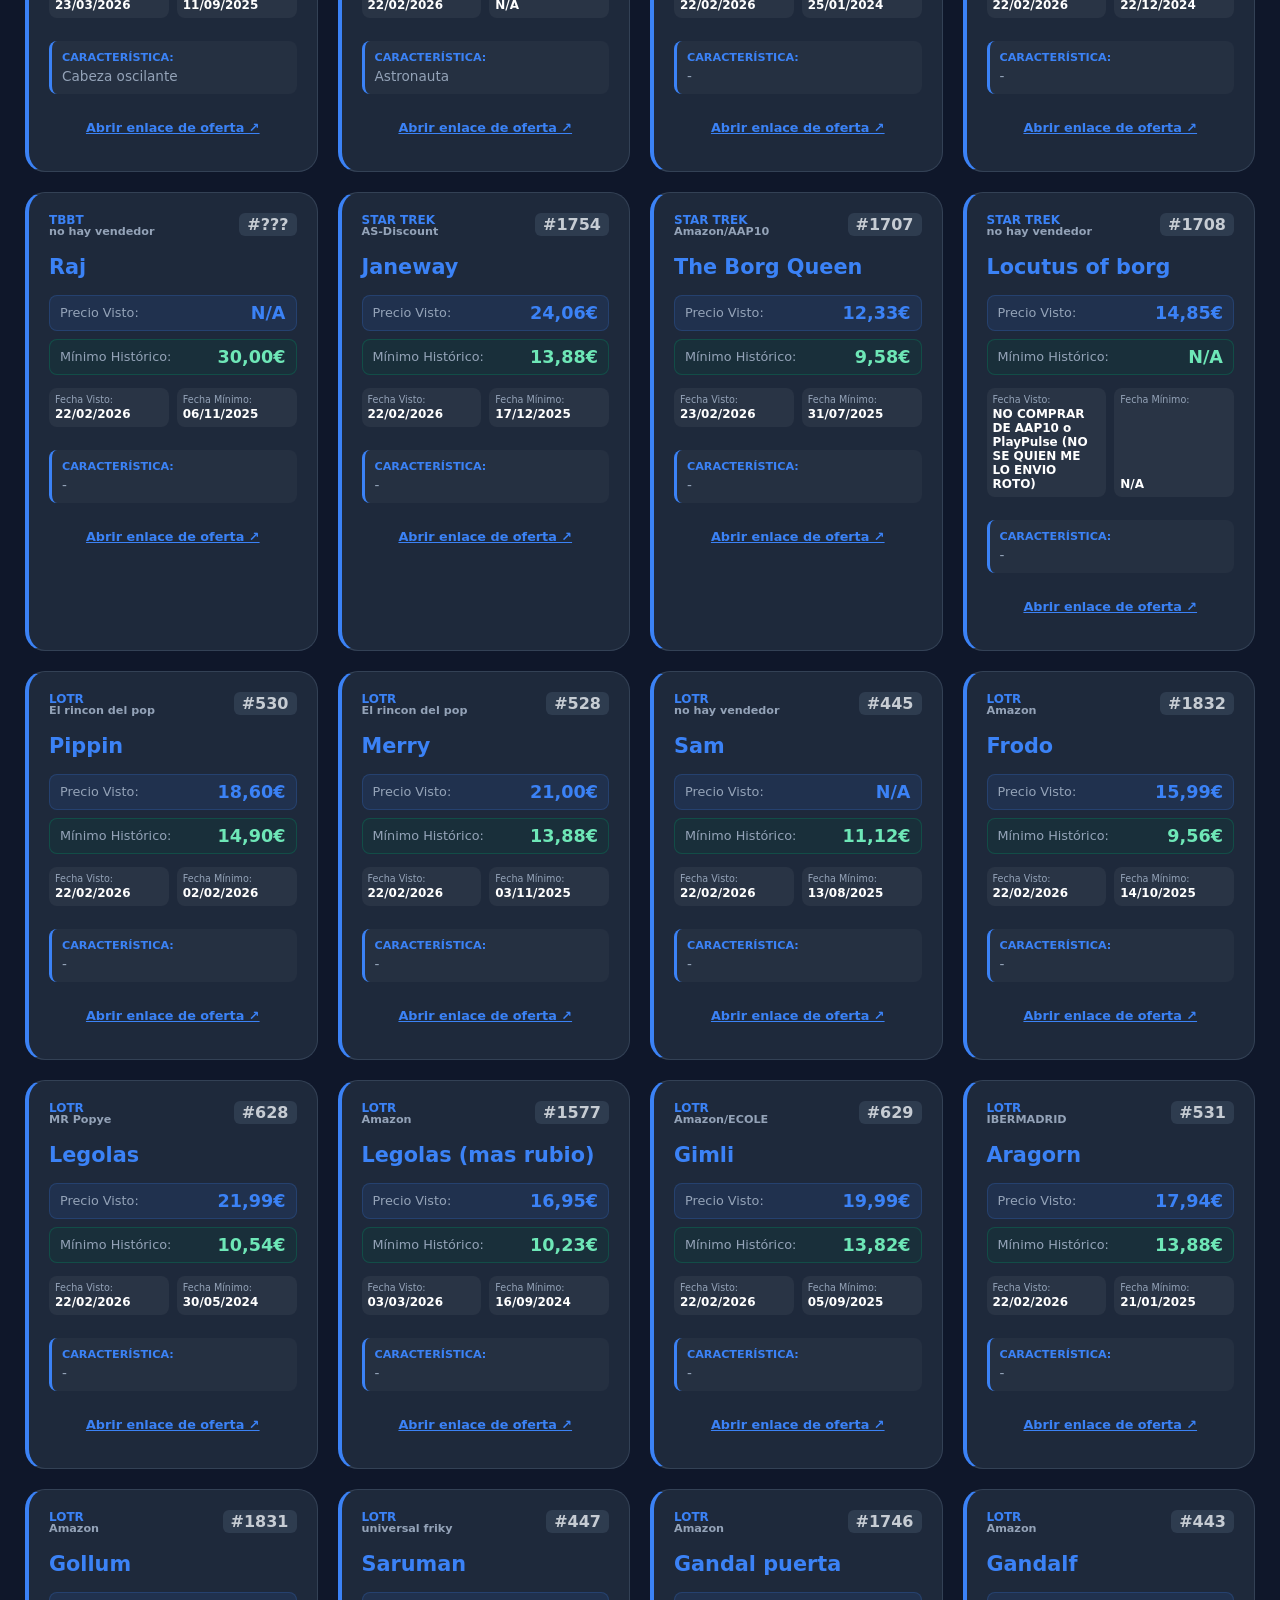
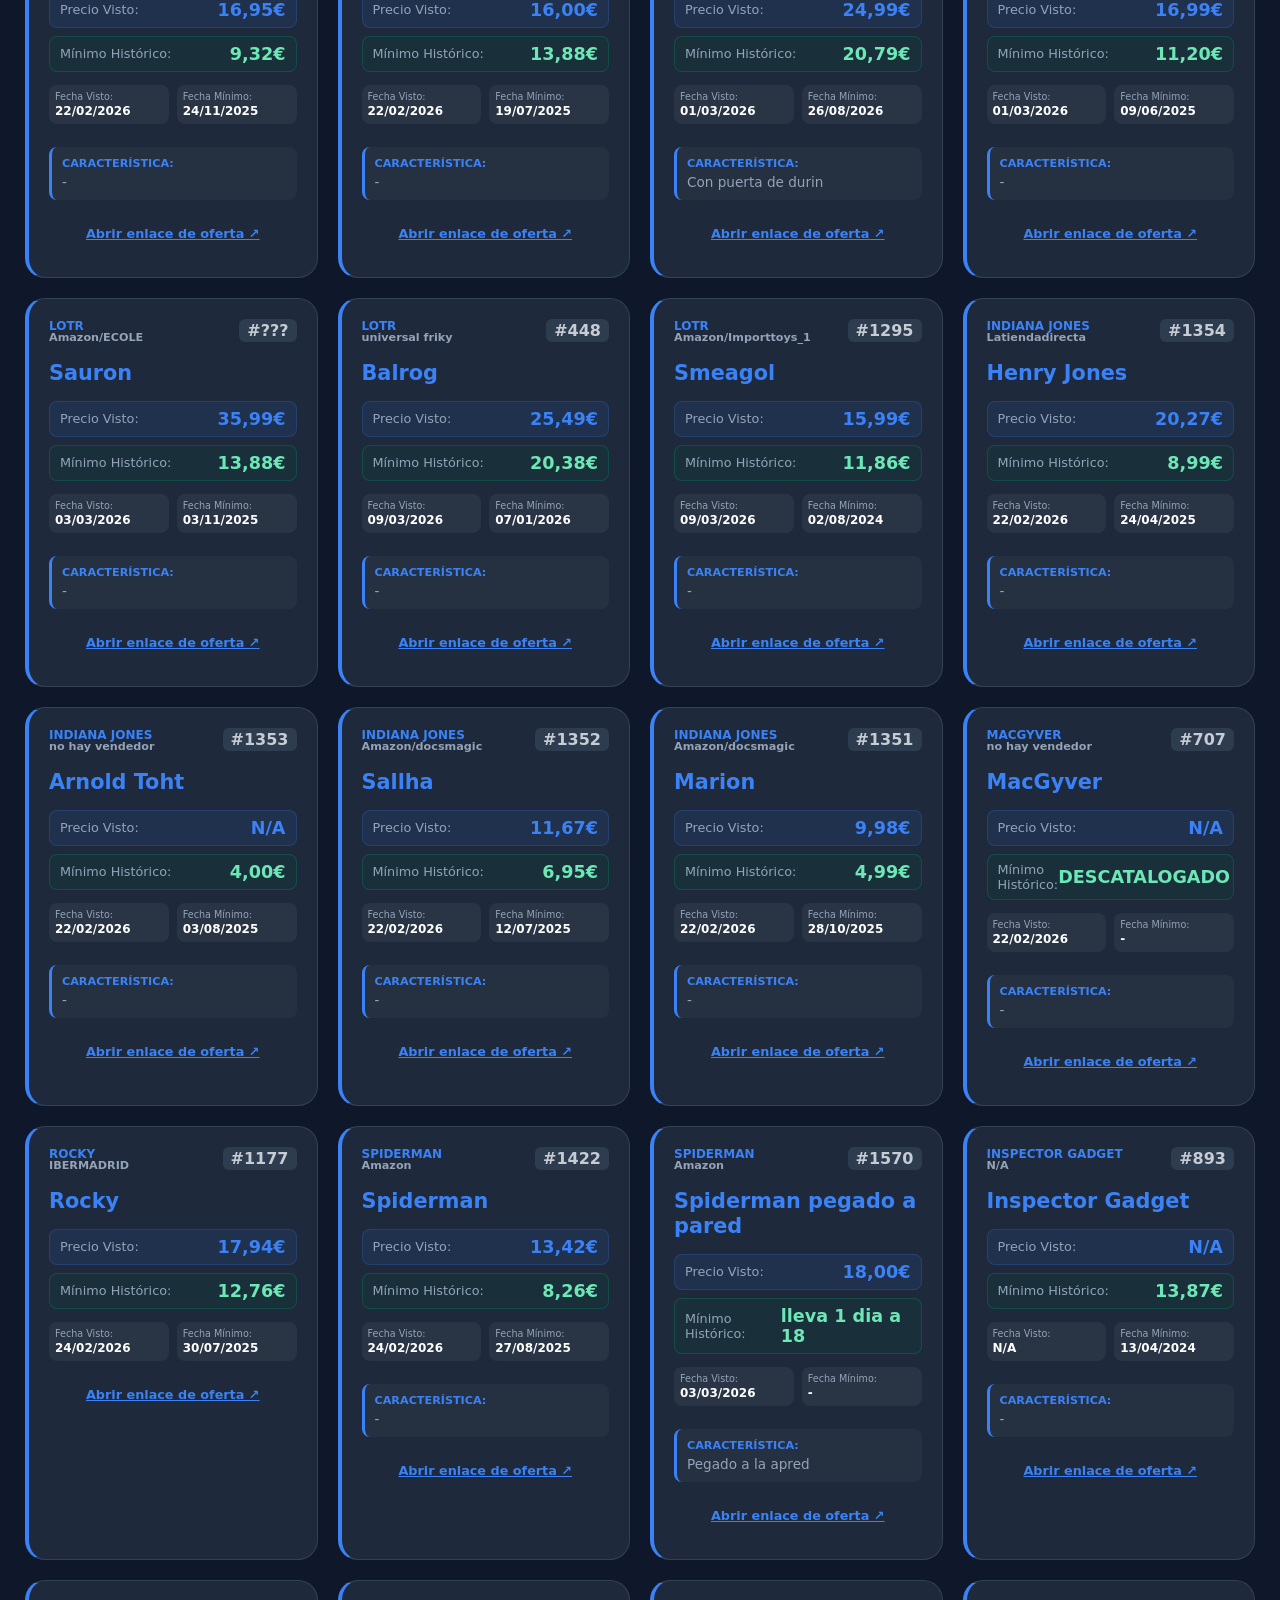
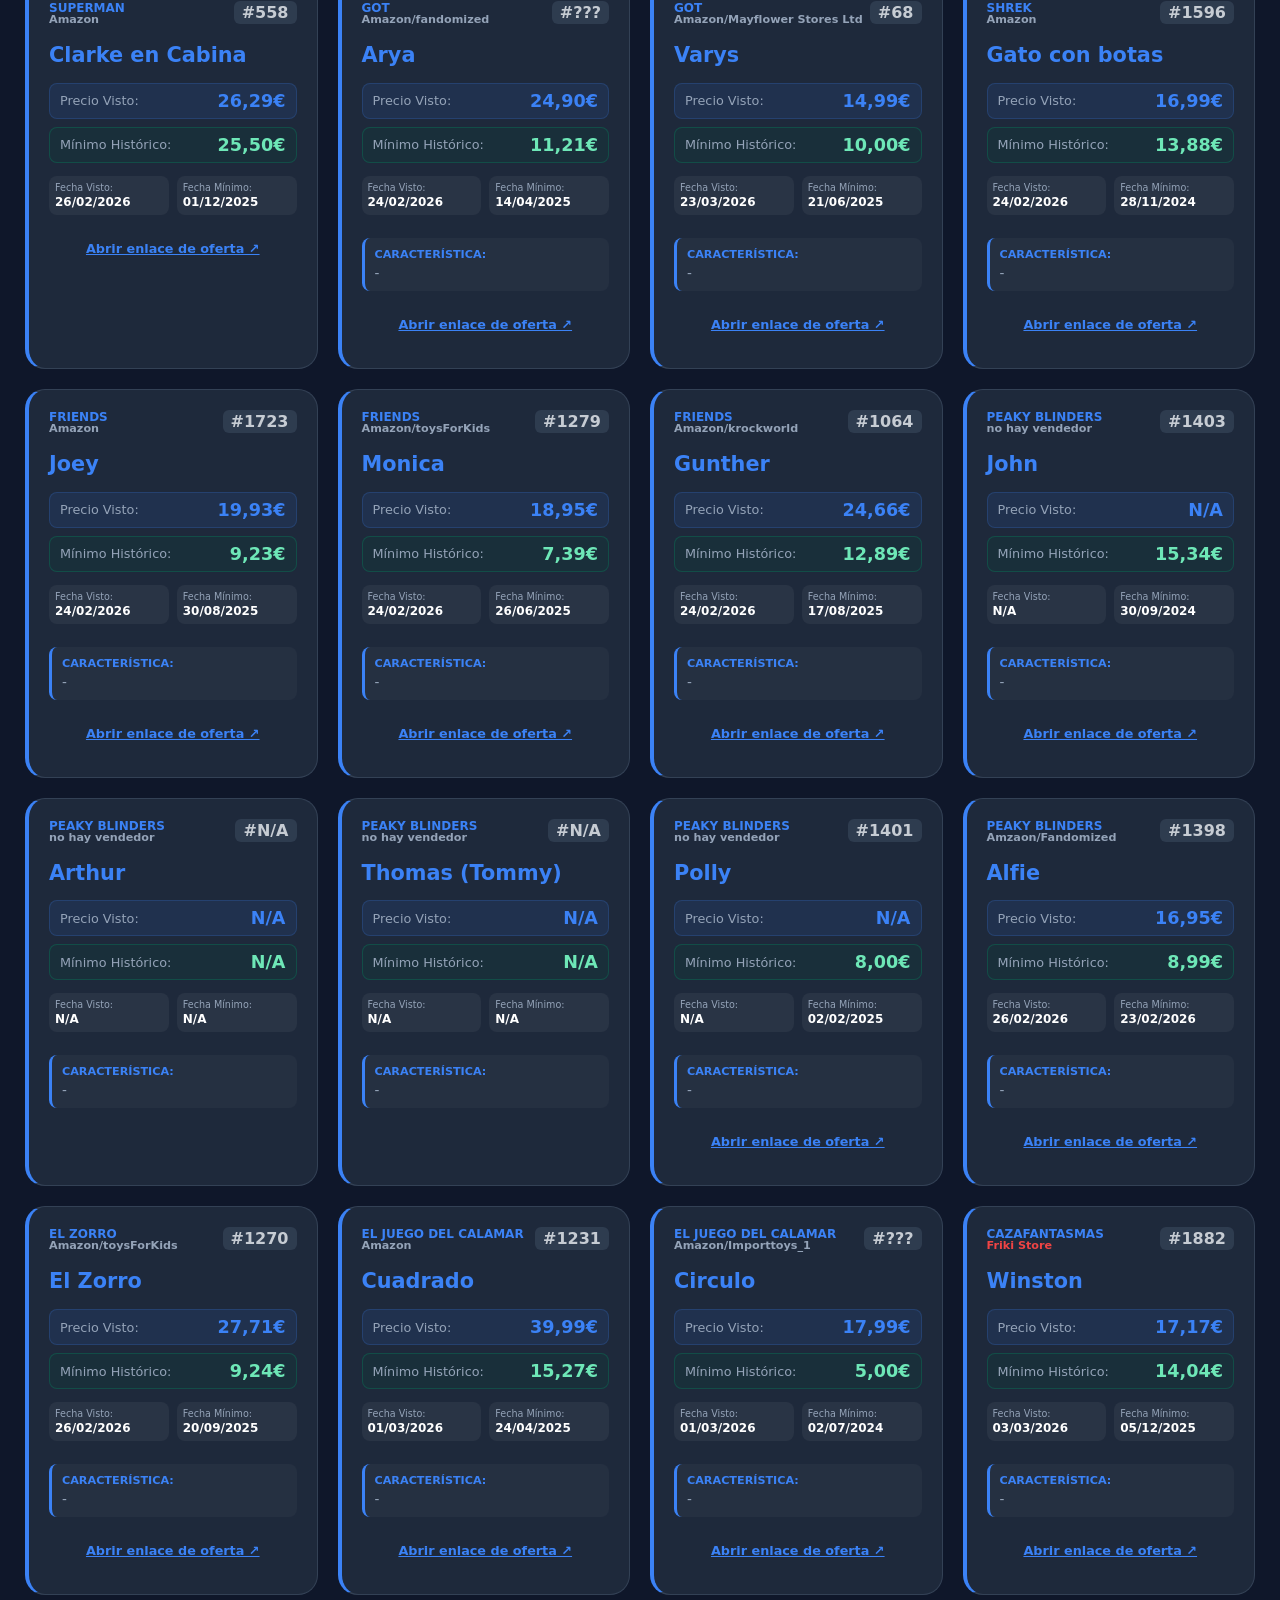
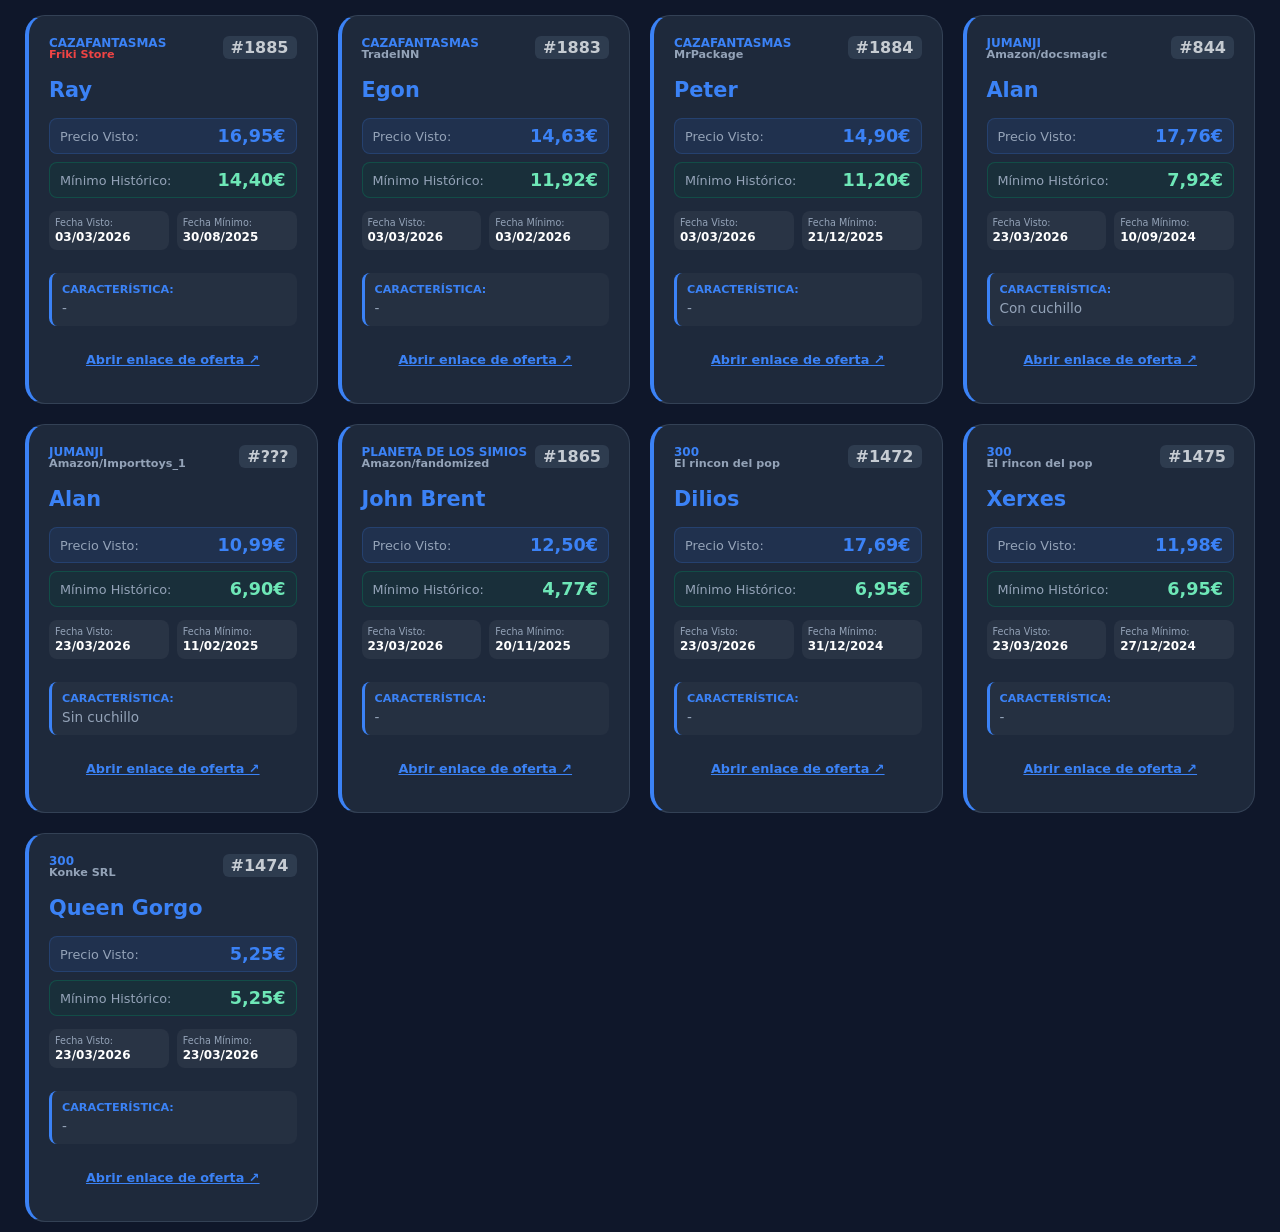
==== commit f08d5c7e: "Update monitorizacion.html" ====
--- a/monitorizacion.html
+++ b/monitorizacion.html
@@ -98,7 +98,6 @@
 <div id="passwordModal">
     <div class="password-content">
         <h2>Modo Privado</h2>
-        <p style="margin-bottom: 20px; color: var(--muted);">Introduce la contraseña para ver estadísticas y precios.</p>
         <input type="password" id="passwordInput" placeholder="Contraseña...">
         <button class="btn-unlock" onclick="verificarPassword()">Entrar</button>
     </div>
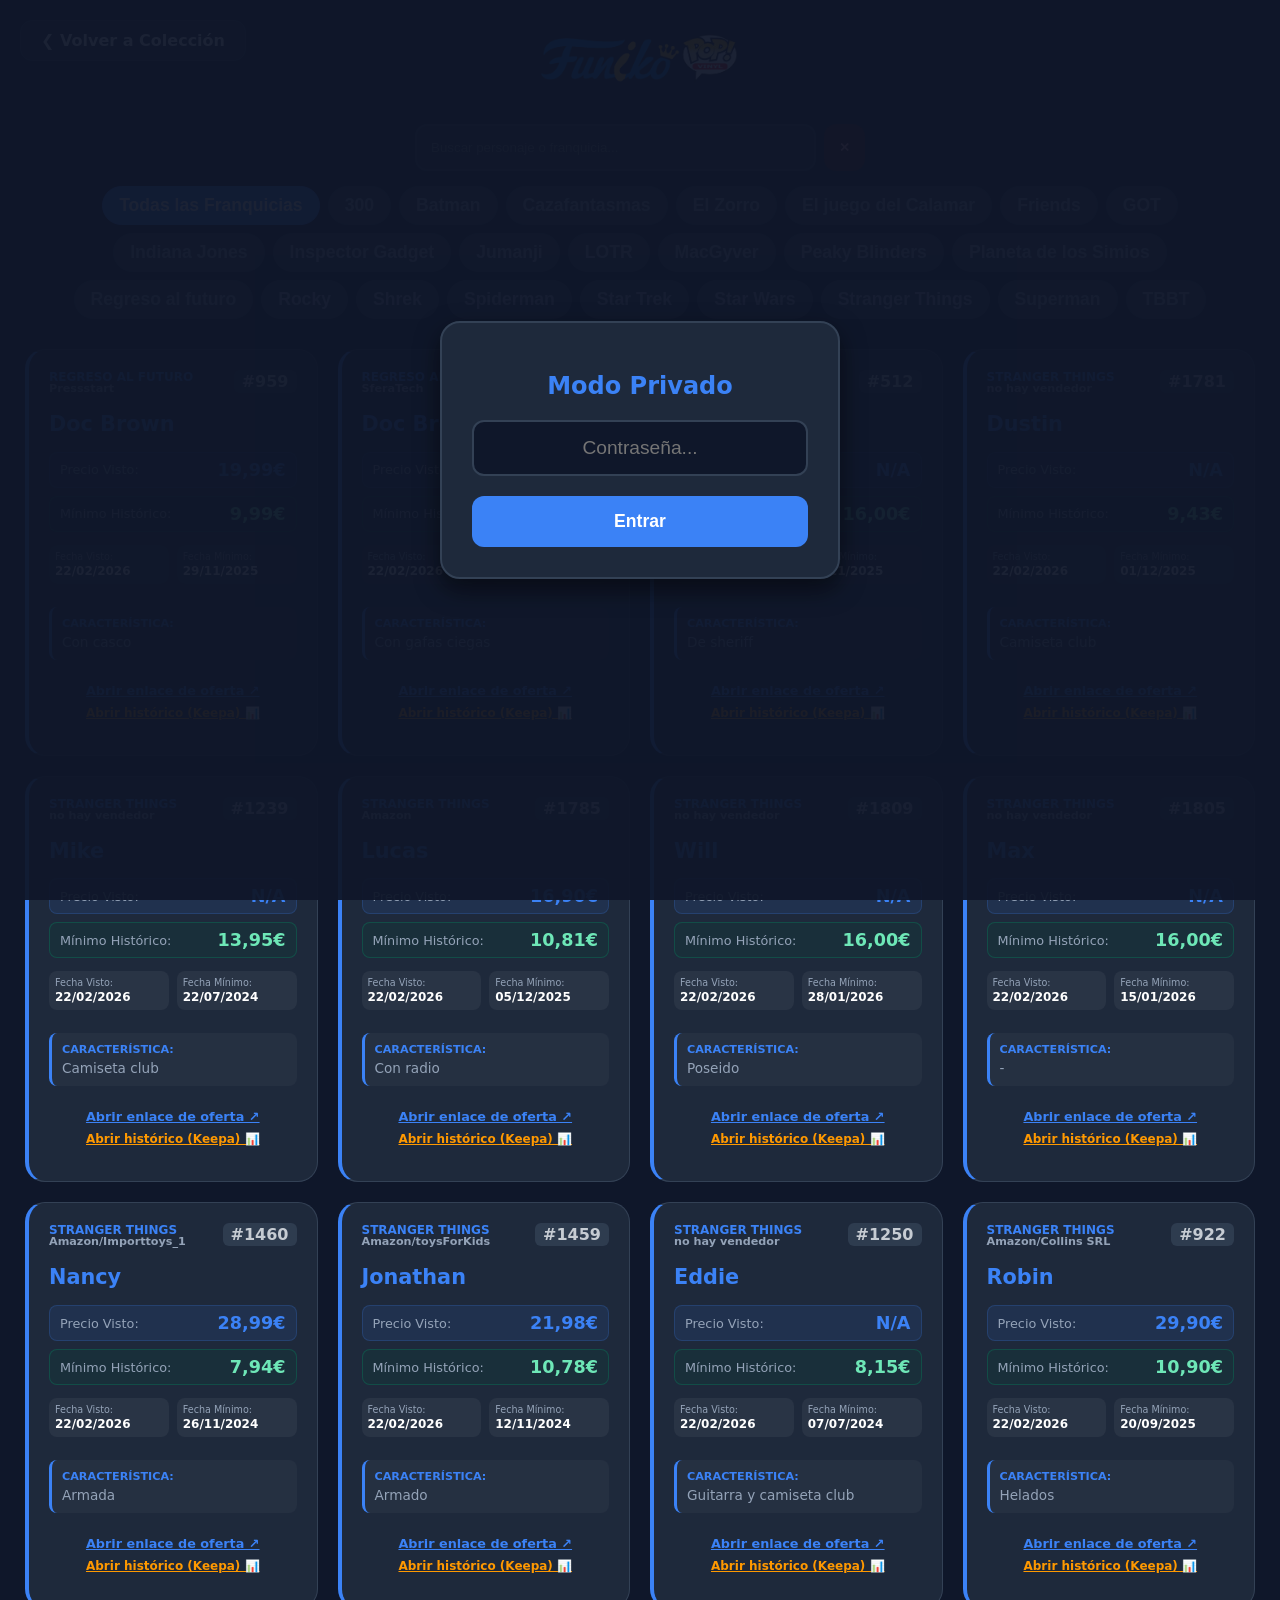
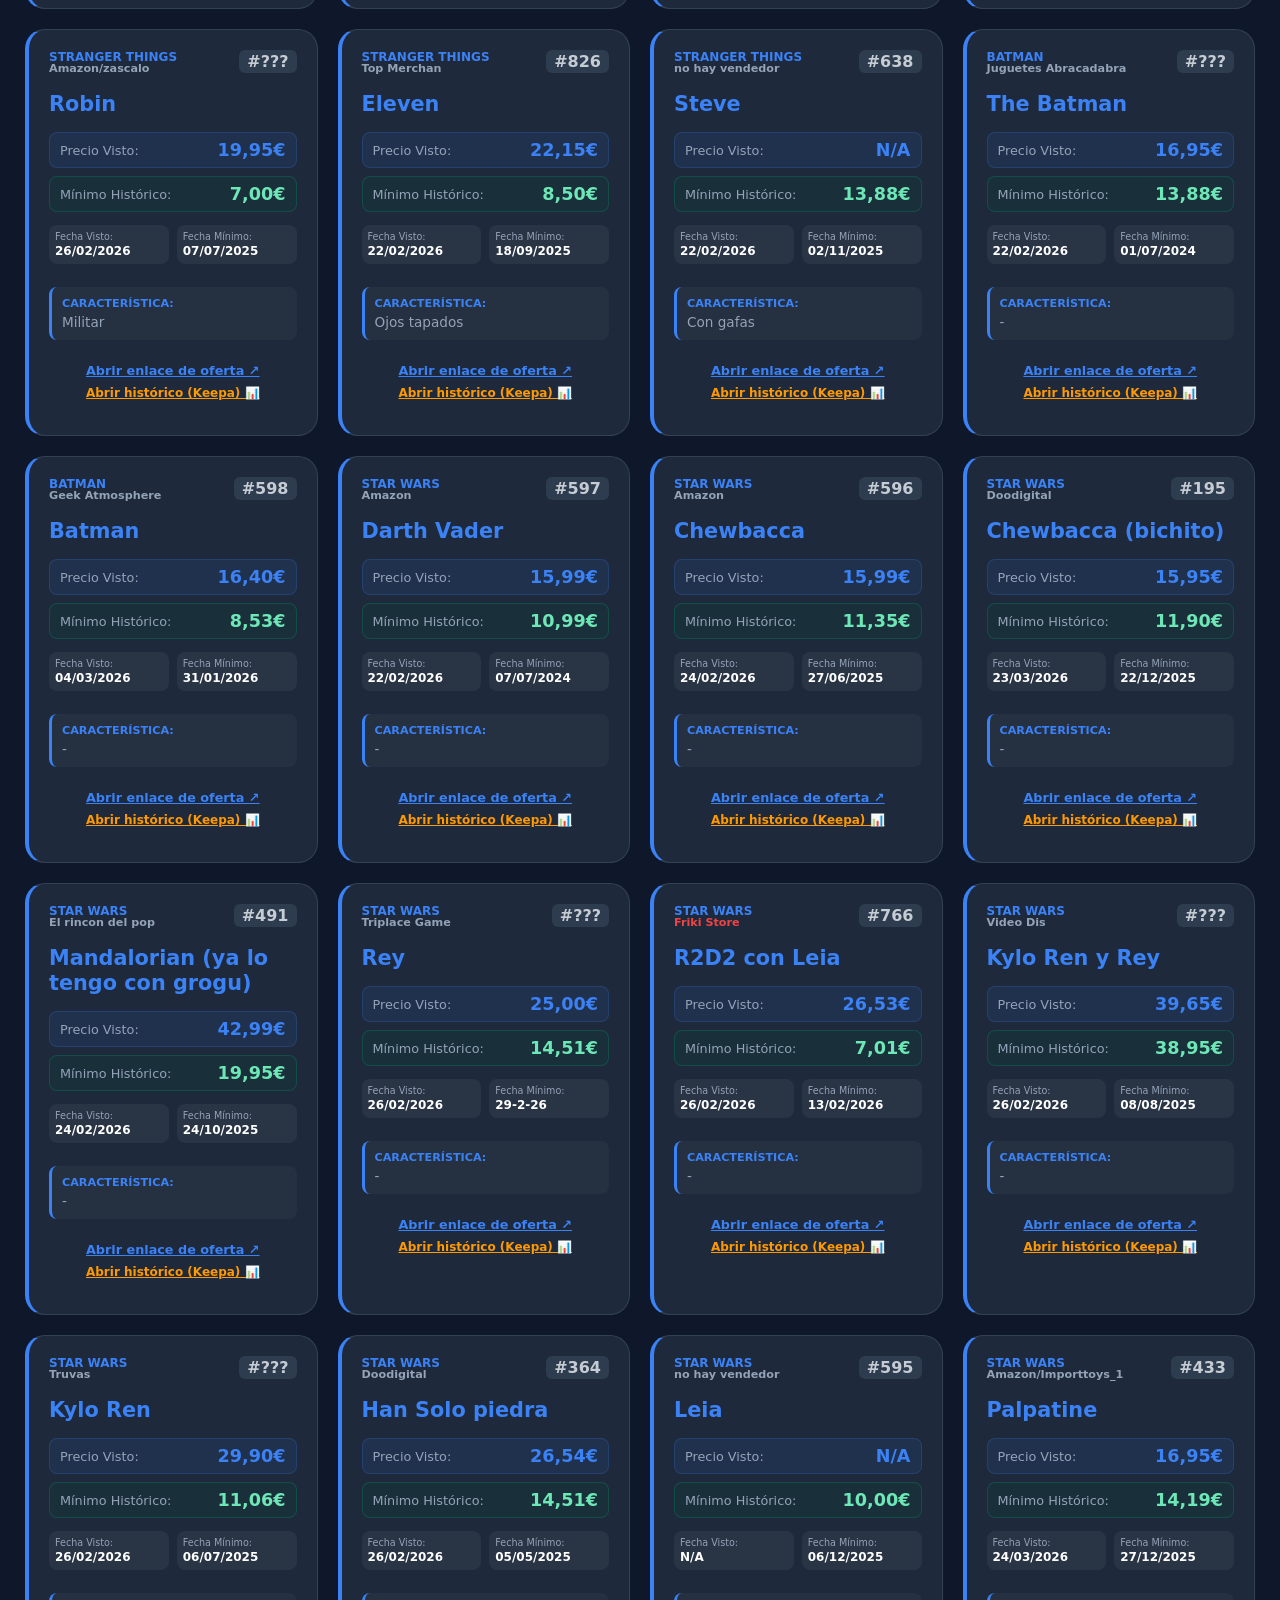
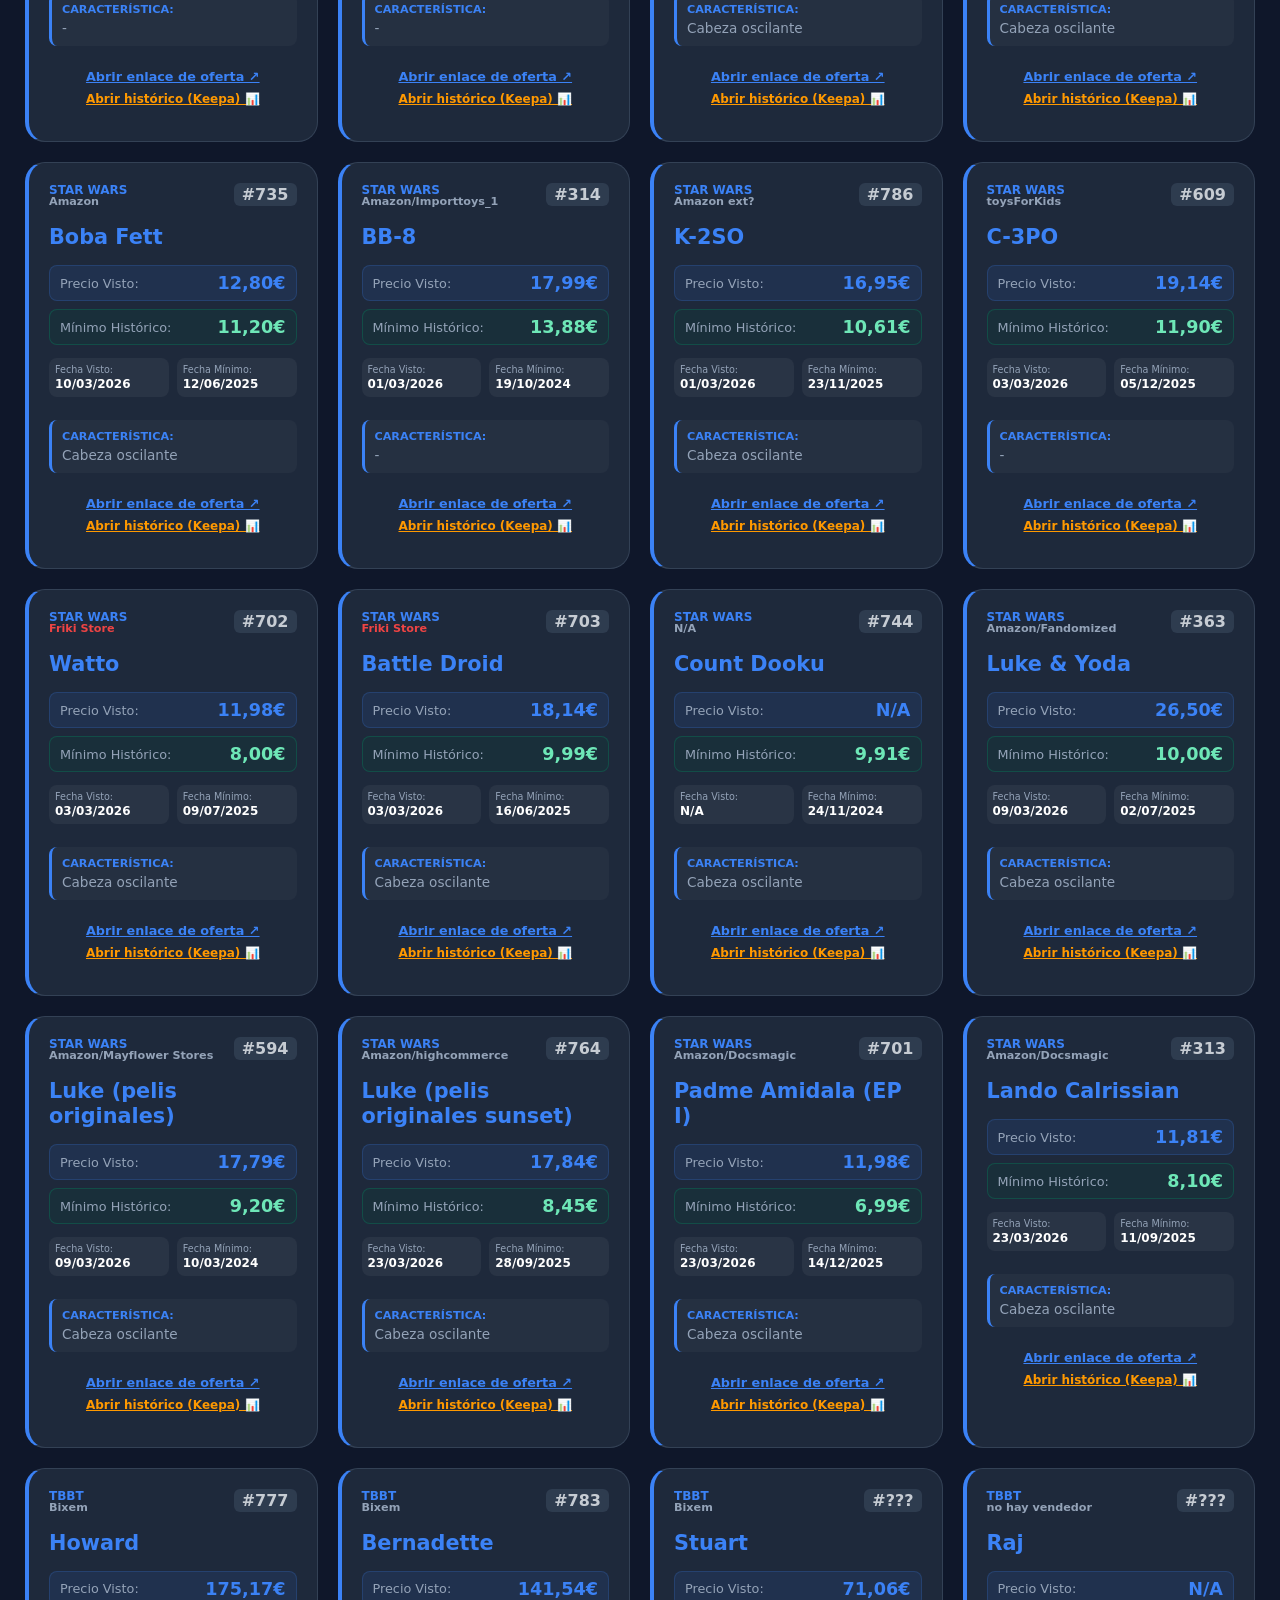
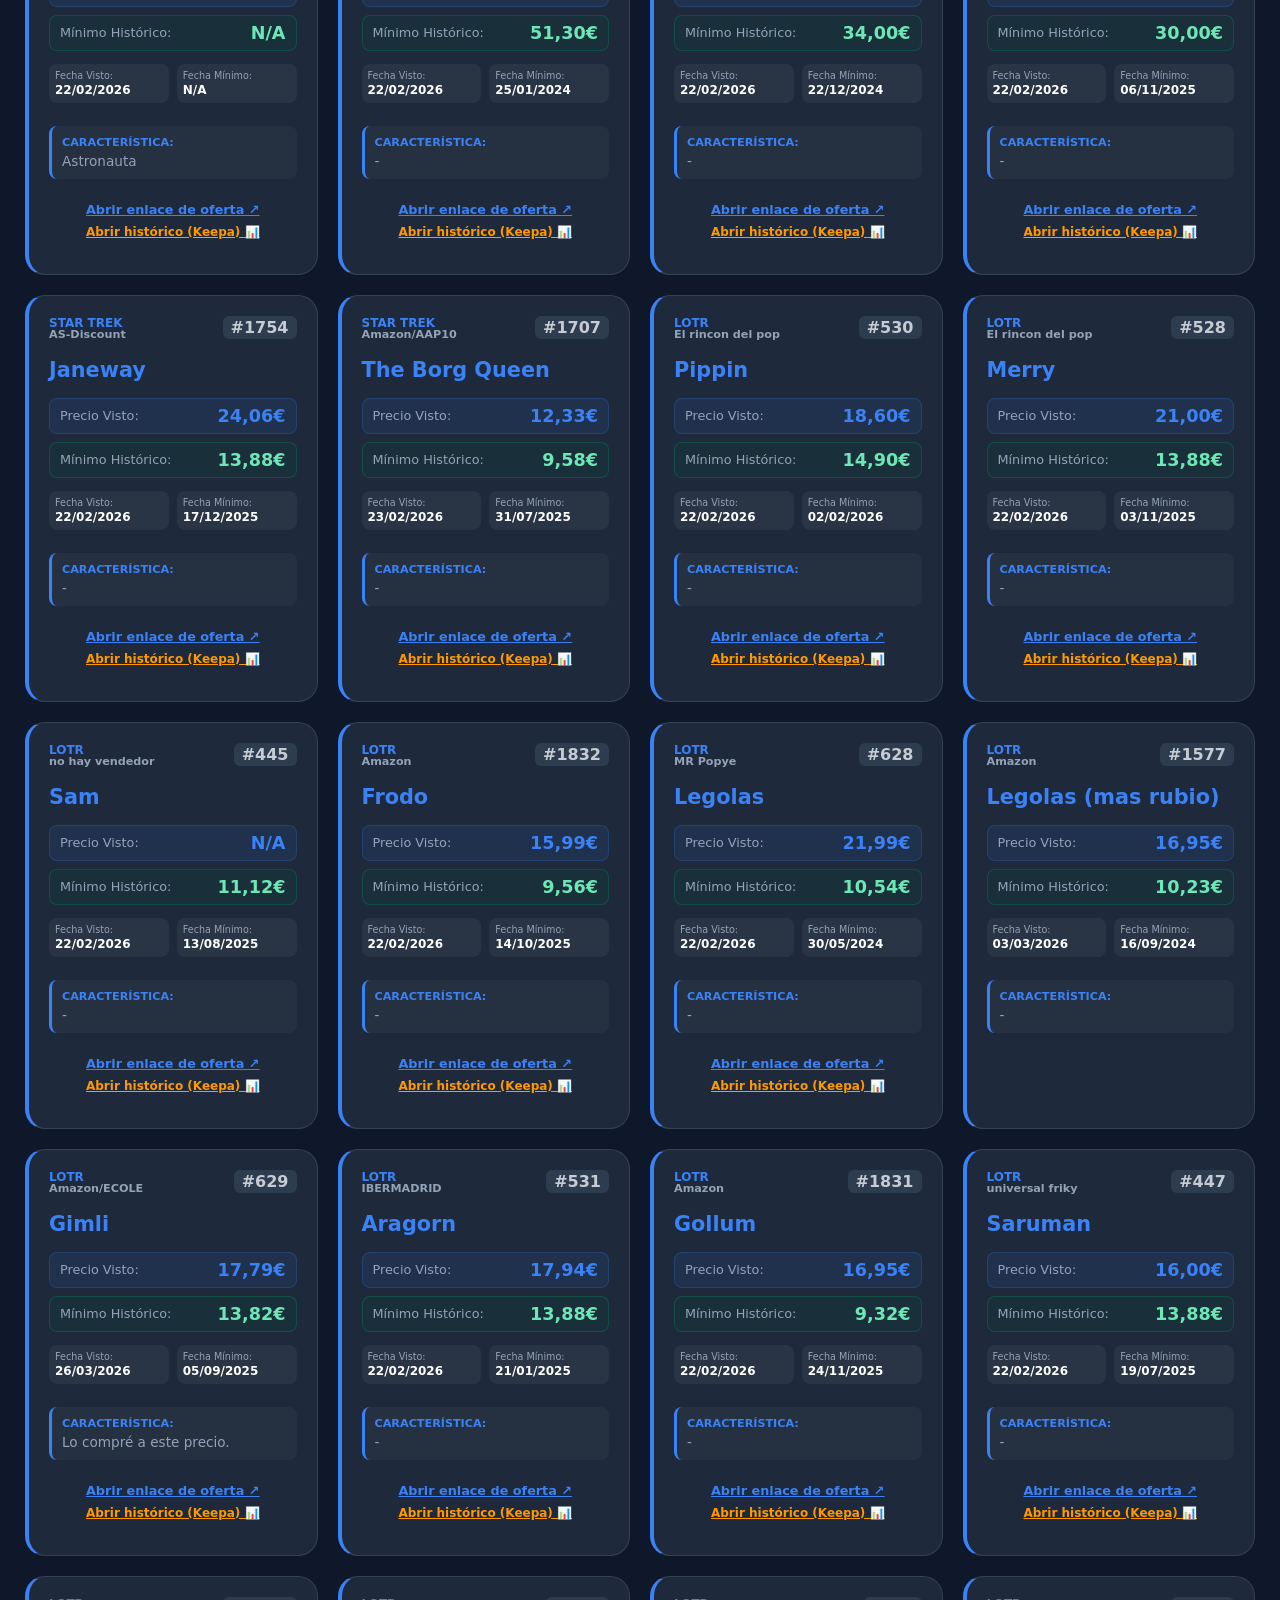
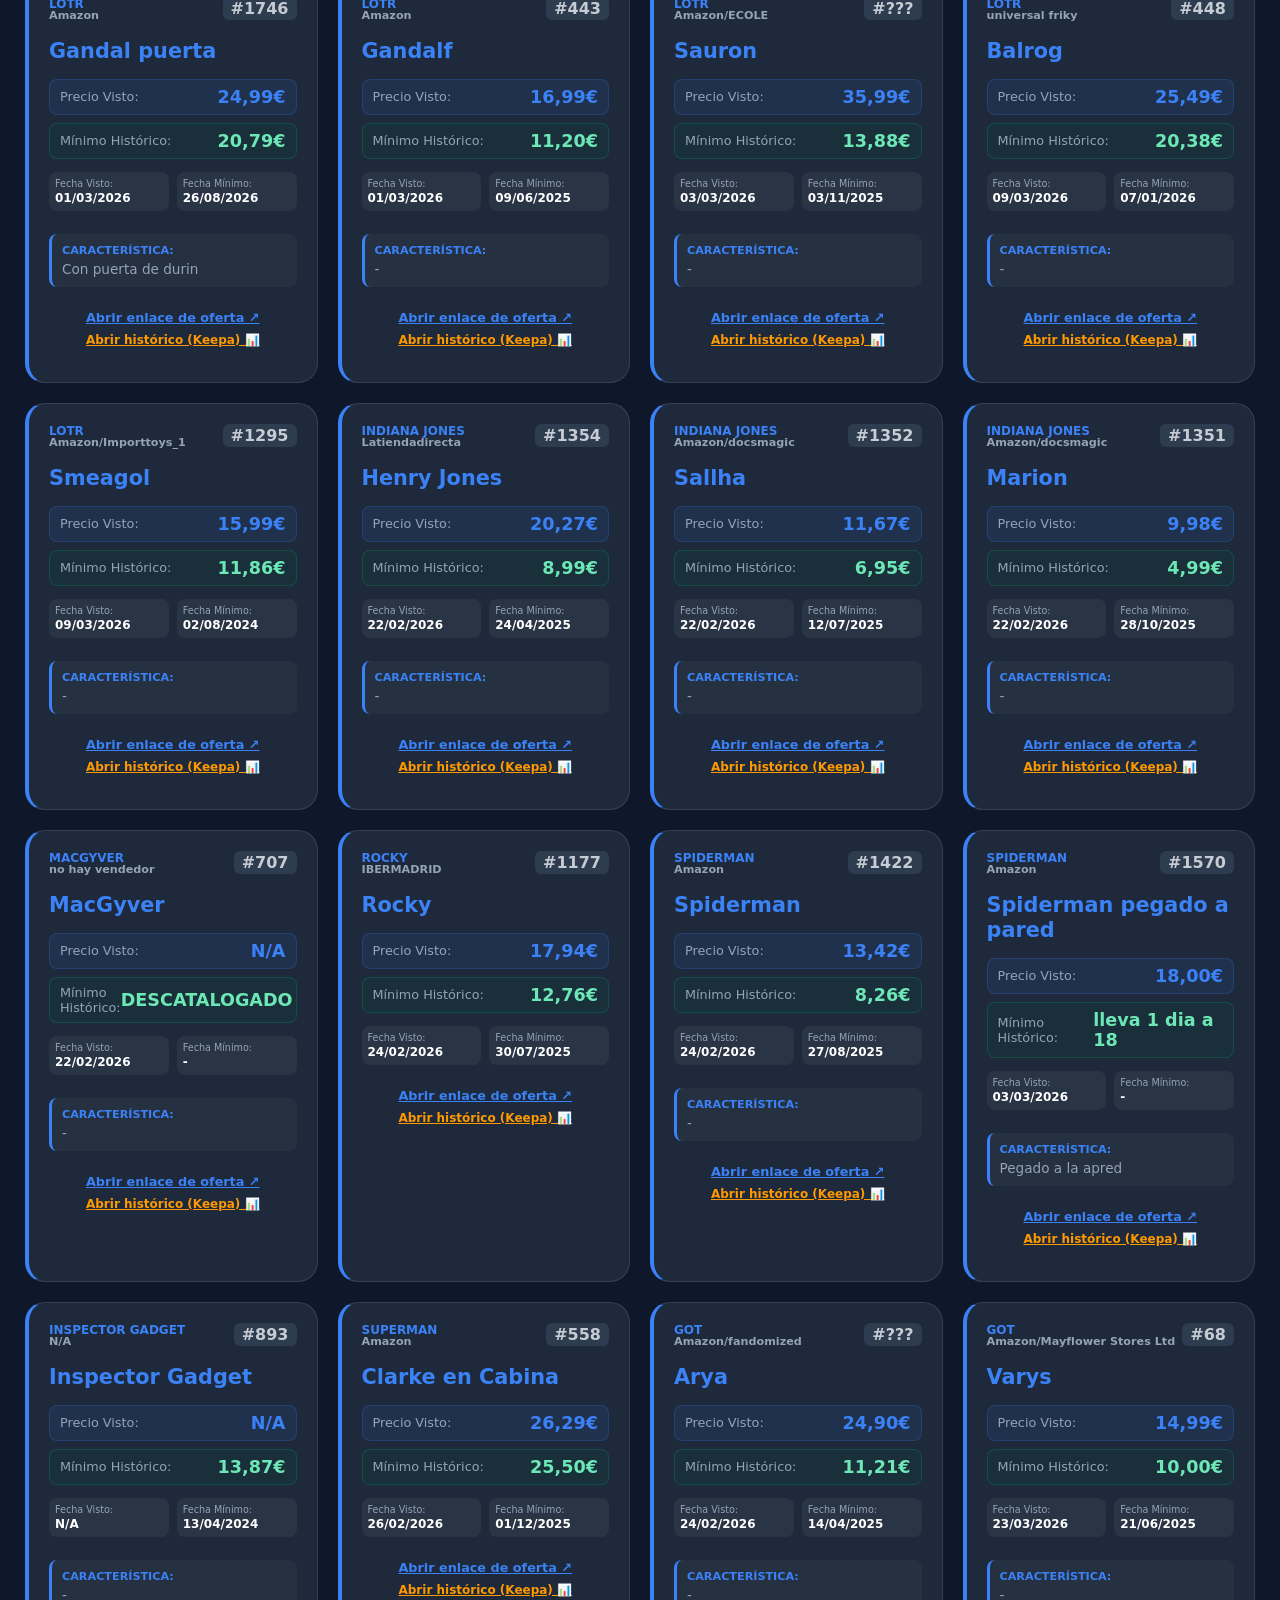
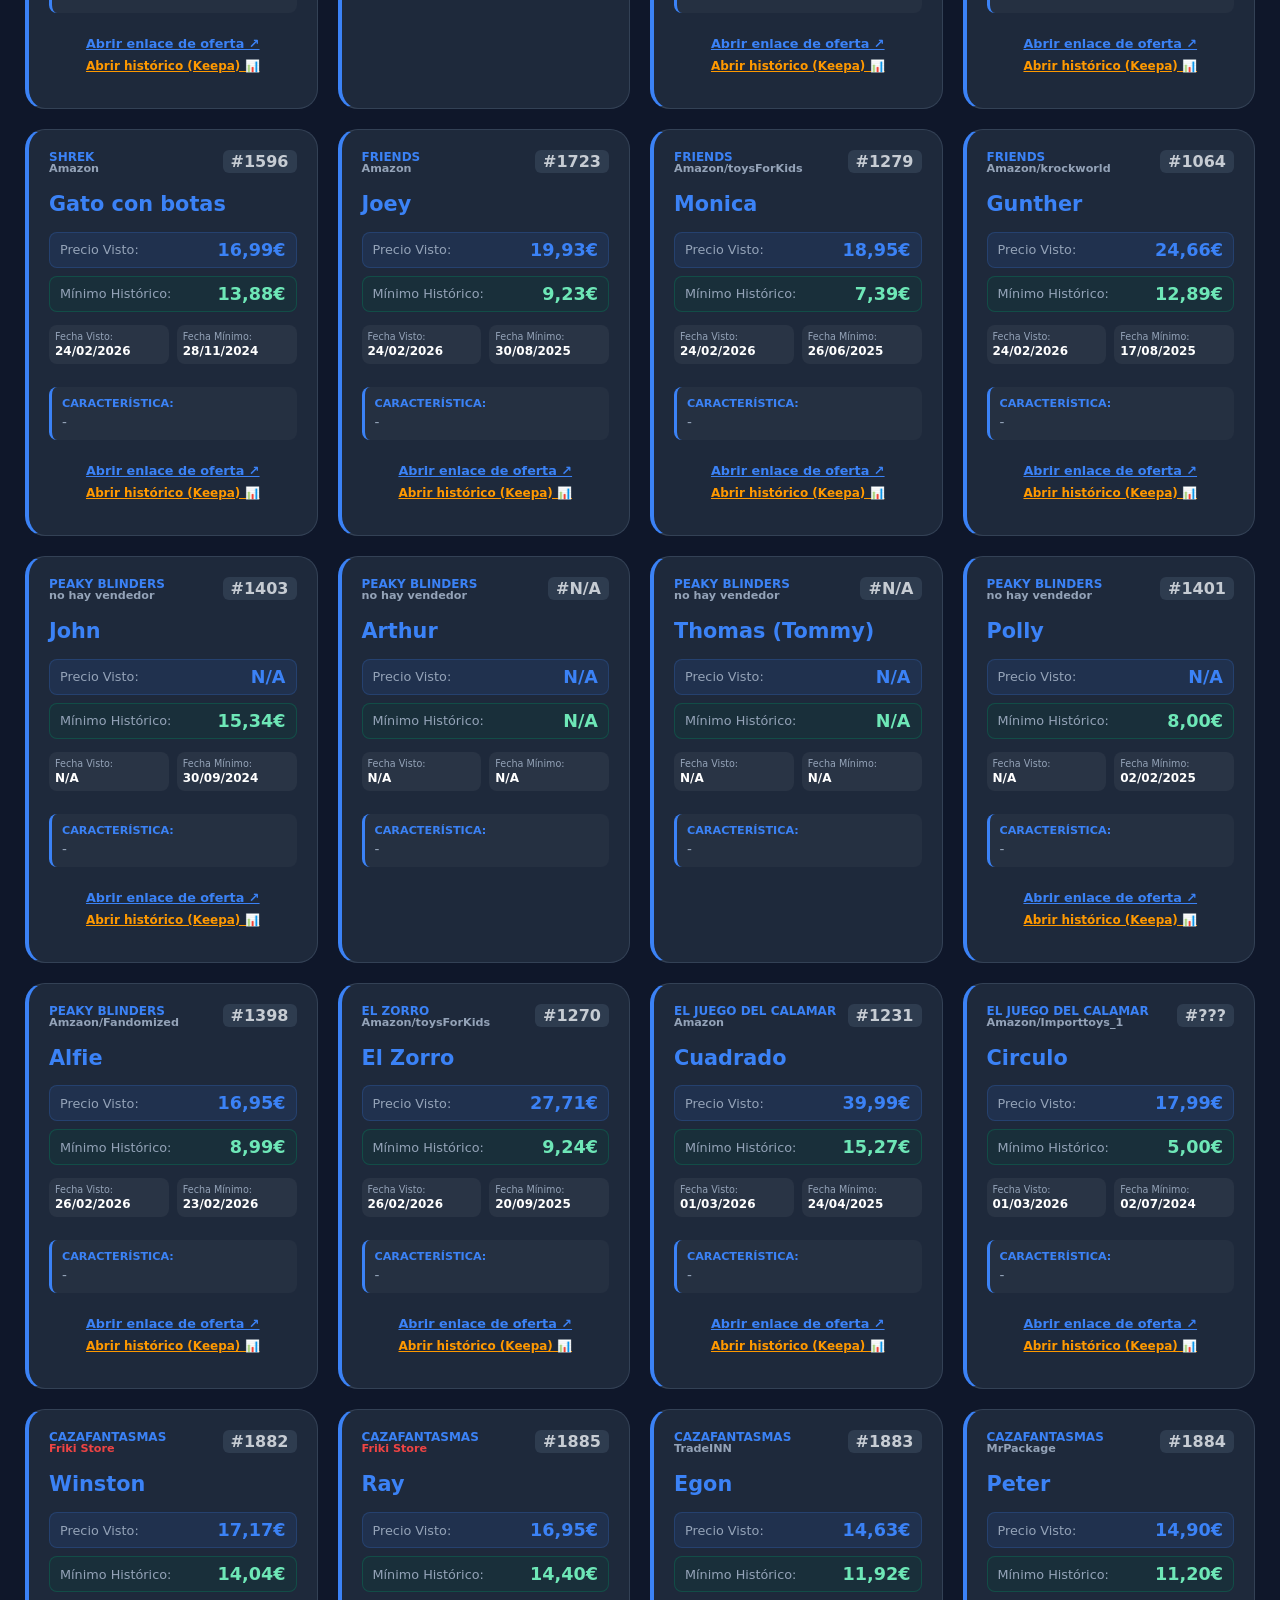
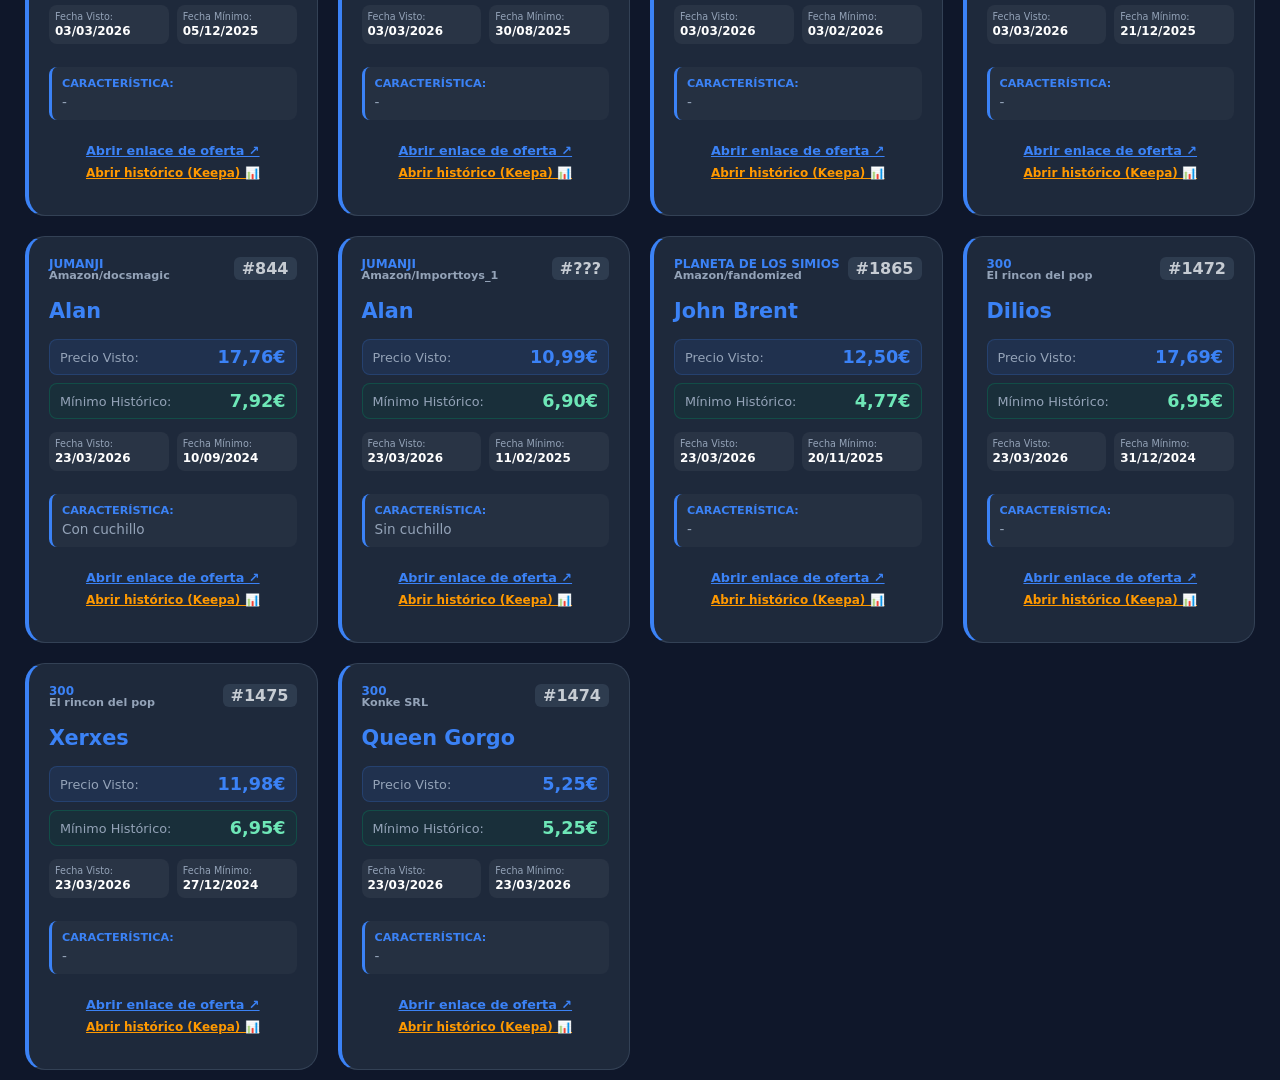
==== commit 657a7b9f: "Update monitorizacion.html" ====
--- a/monitorizacion.html
+++ b/monitorizacion.html
@@ -103,6 +103,6 @@
     </div>
 </div>
 
-<script src="monitorizacion.js?v=1.2"></script>
+<script src="monitorizacion.js?v=1.3"></script>
 </body>
 </html>
--- a/style.css
+++ b/style.css
@@ -89,6 +89,18 @@
 .tvshow-tag { color: var(--muted); font-size: 0.7rem; font-weight: 600; margin-top: -2px; }
 .nro-funko-tag { background: var(--border); color: var(--text); font-size: 1rem; font-weight: 800; padding: 2px 8px; border-radius: 6px; opacity: 0.8; }
 
+/* Resaltado de búsqueda */
+.search-highlight, mark {
+    background-color: #064e3b !important;
+    color: #6ee7b7 !important;
+    border: 1px solid #059669;
+    border-radius: 4px;
+    padding: 0 4px;
+    font-weight: 600;
+    display: inline;
+    line-height: 1.2;
+}
+
 h3 { margin: 5px 0 15px; font-size: 1.3rem; color: white; line-height: 1.2; }
 
 .btn-group { display: grid; grid-template-columns: 1fr 1fr; gap: 12px; margin-top: auto; }
